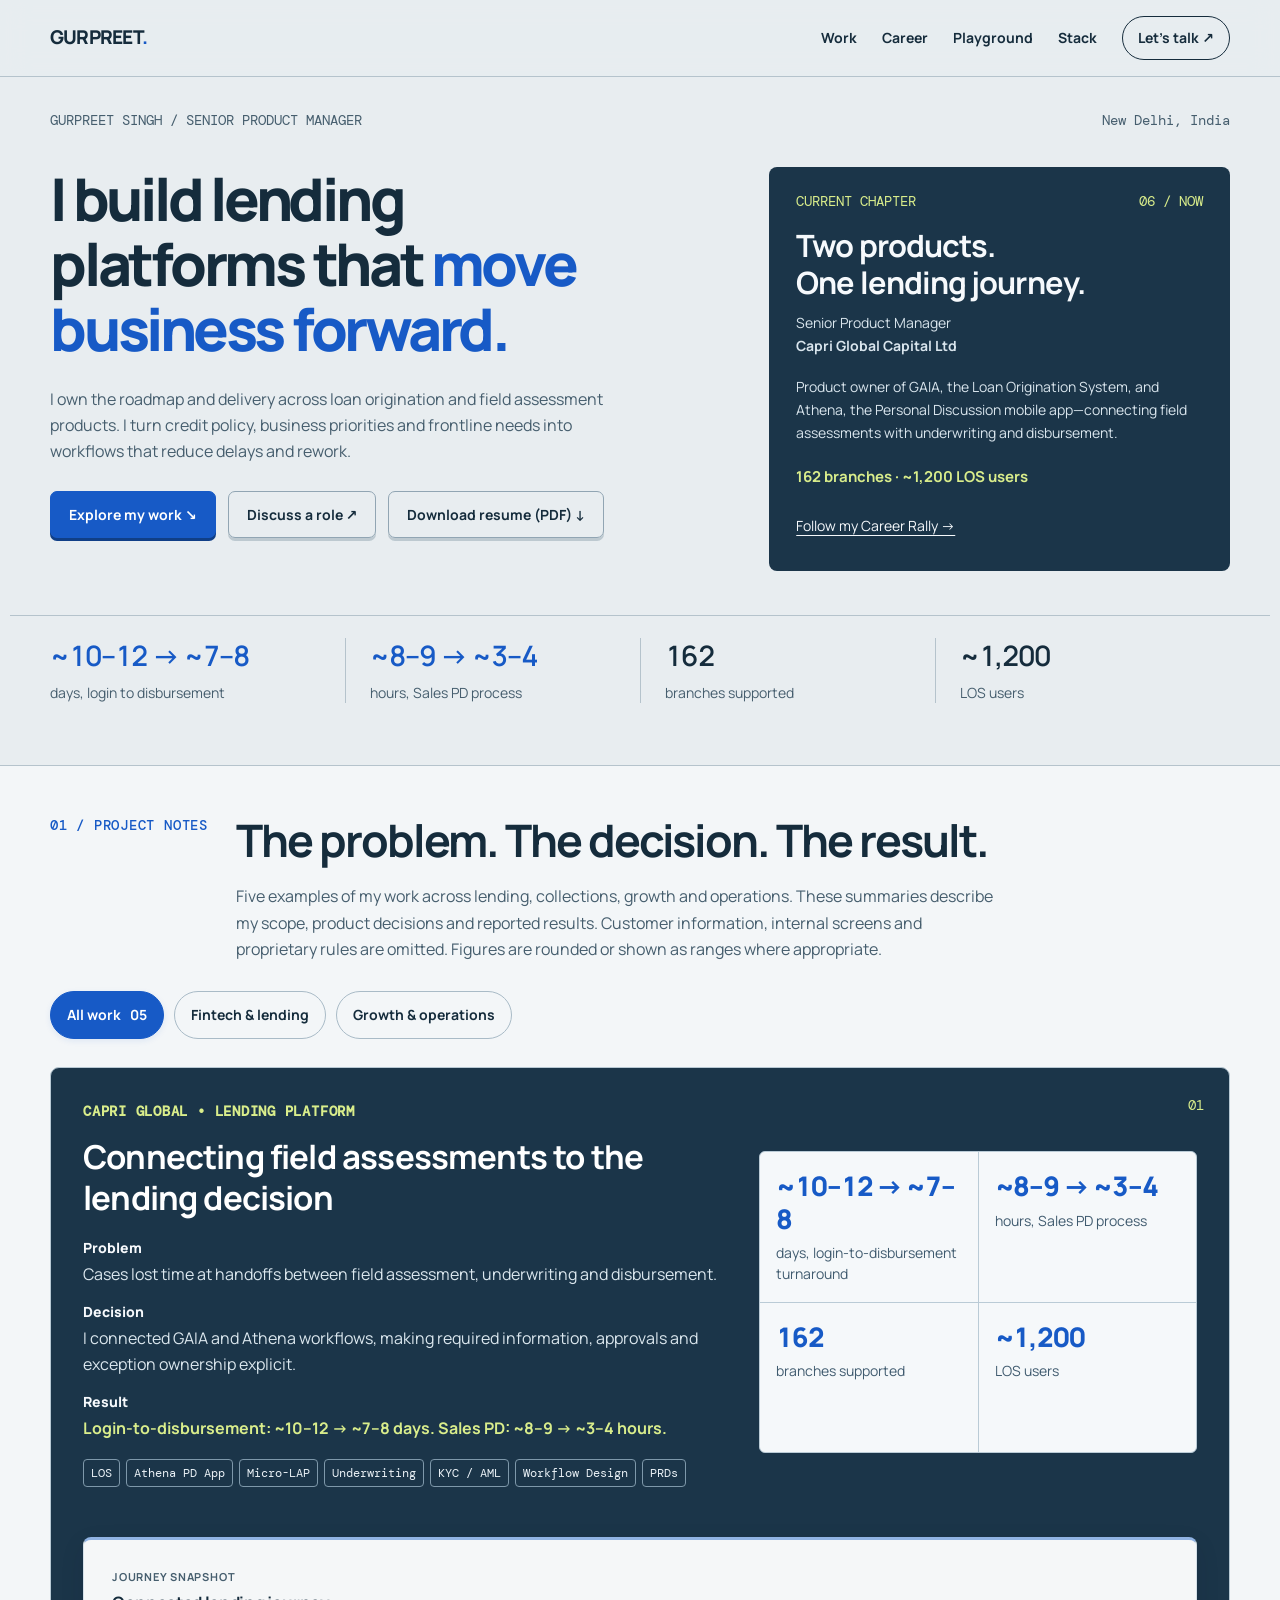
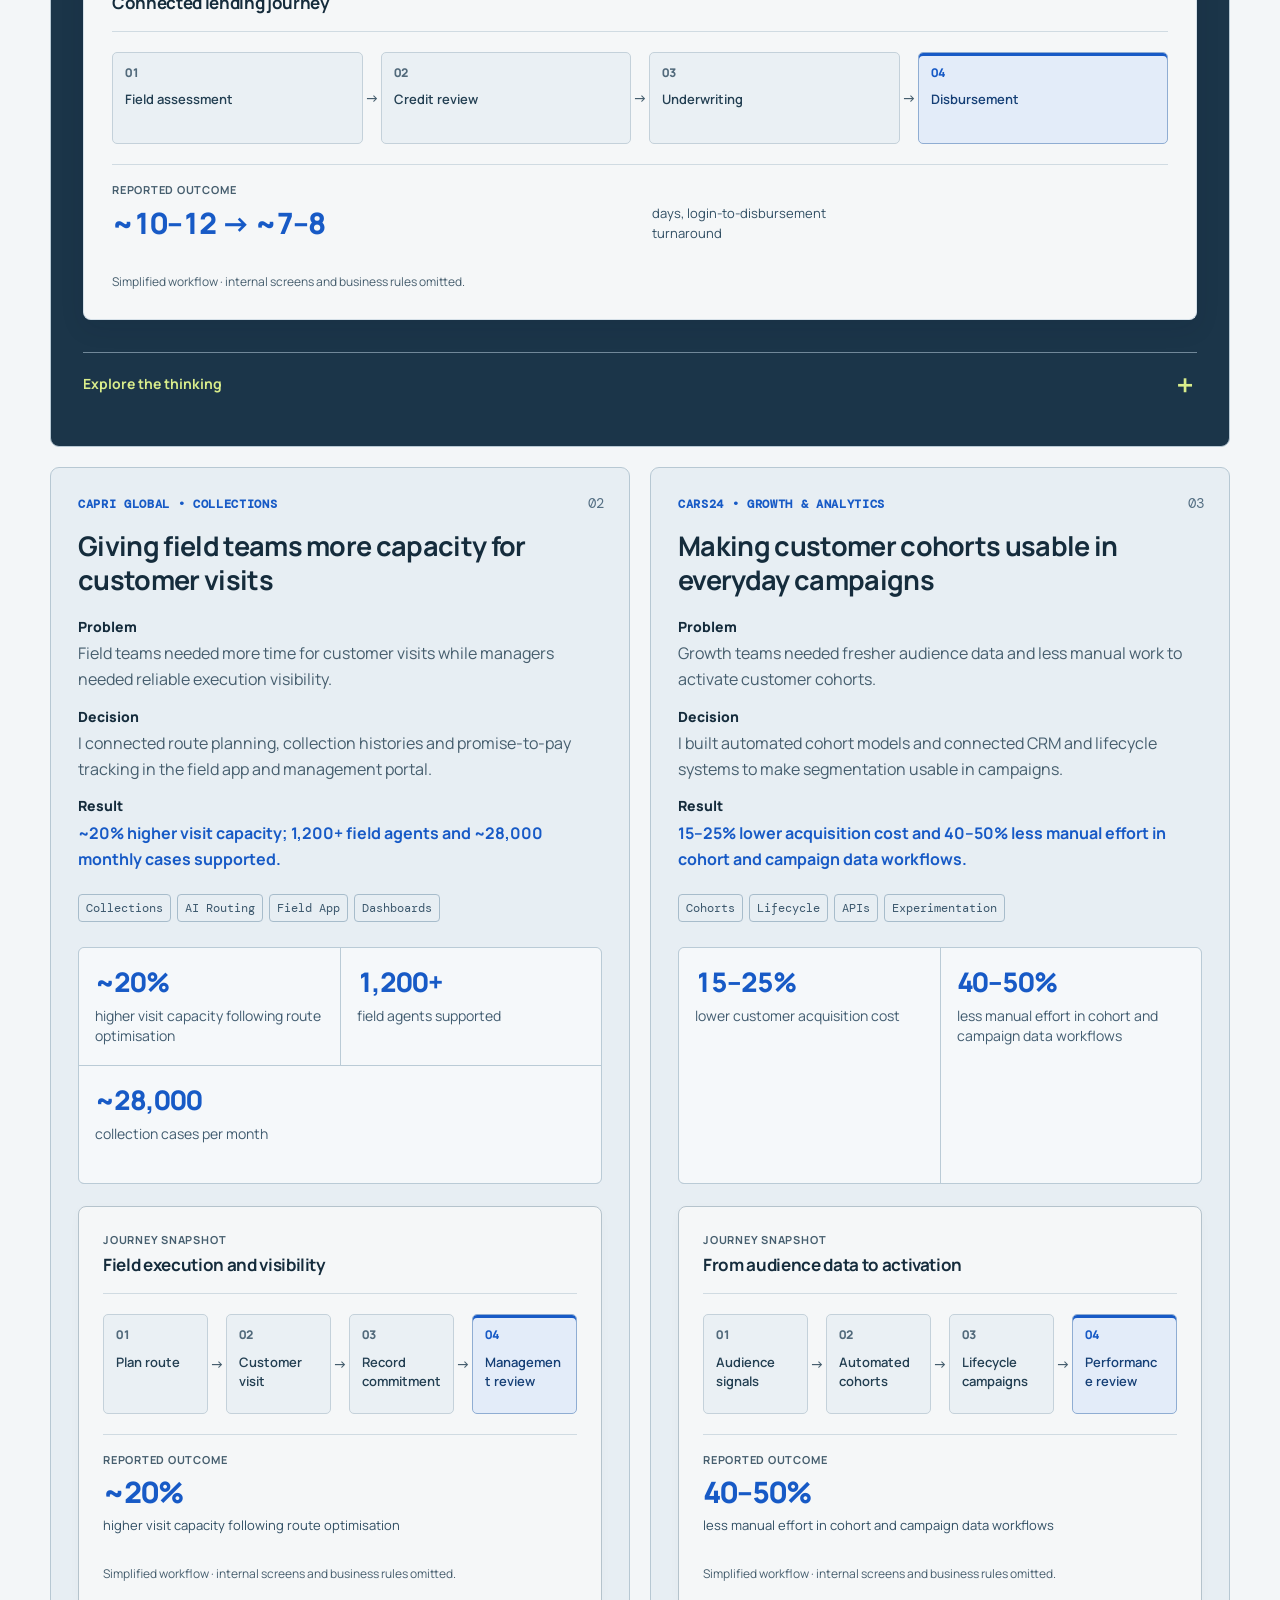
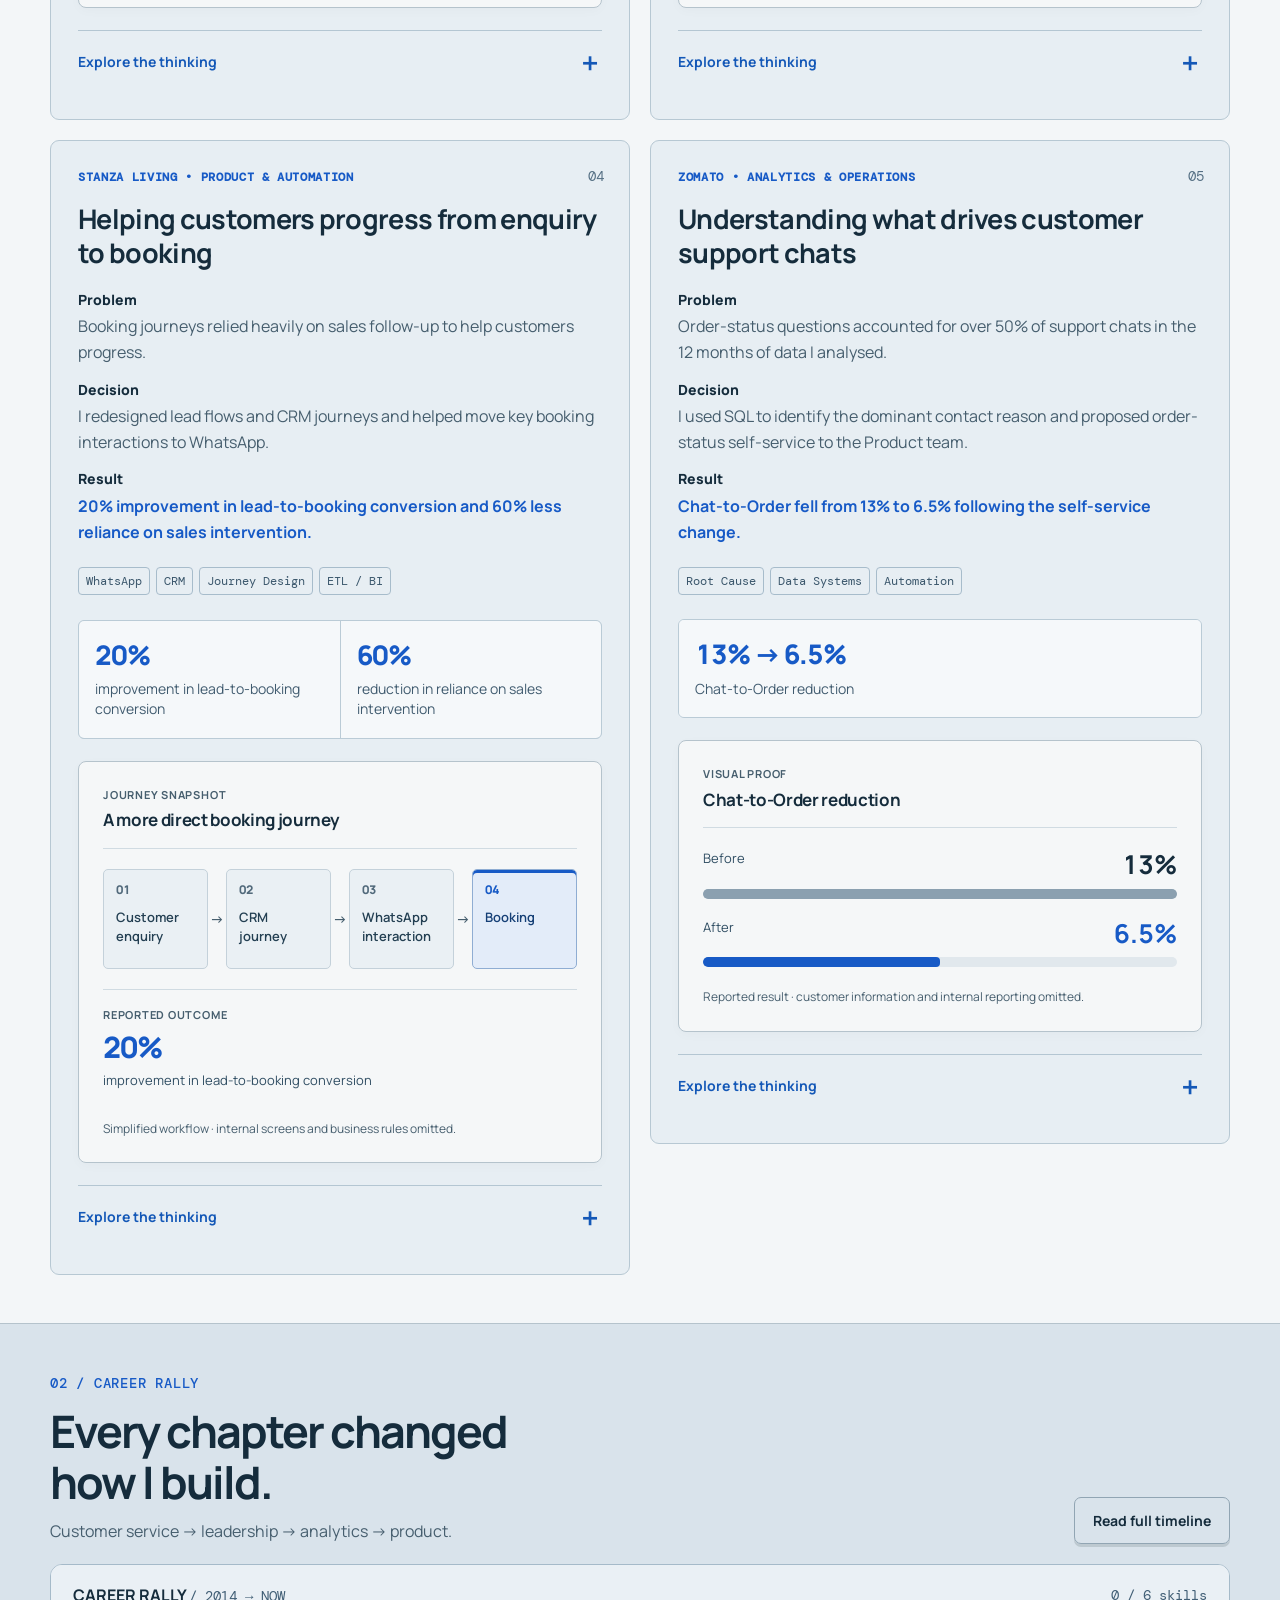
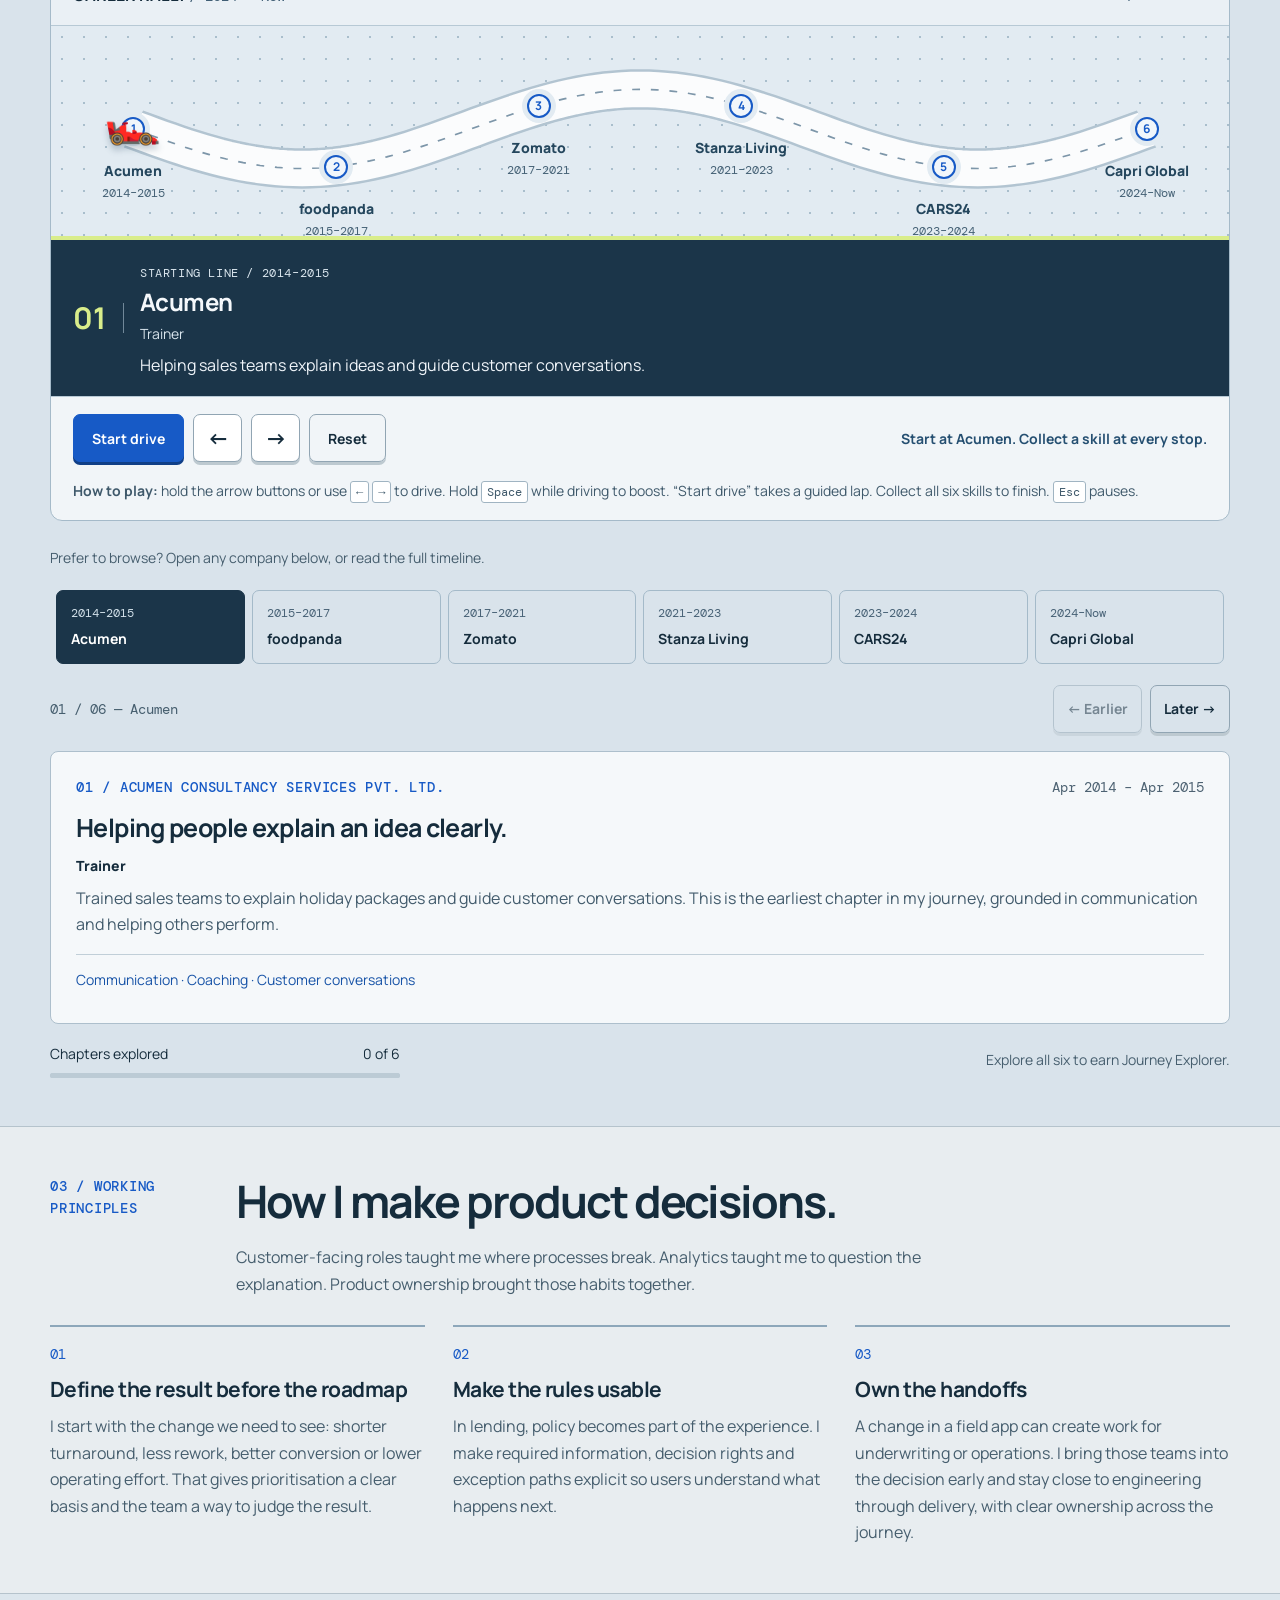
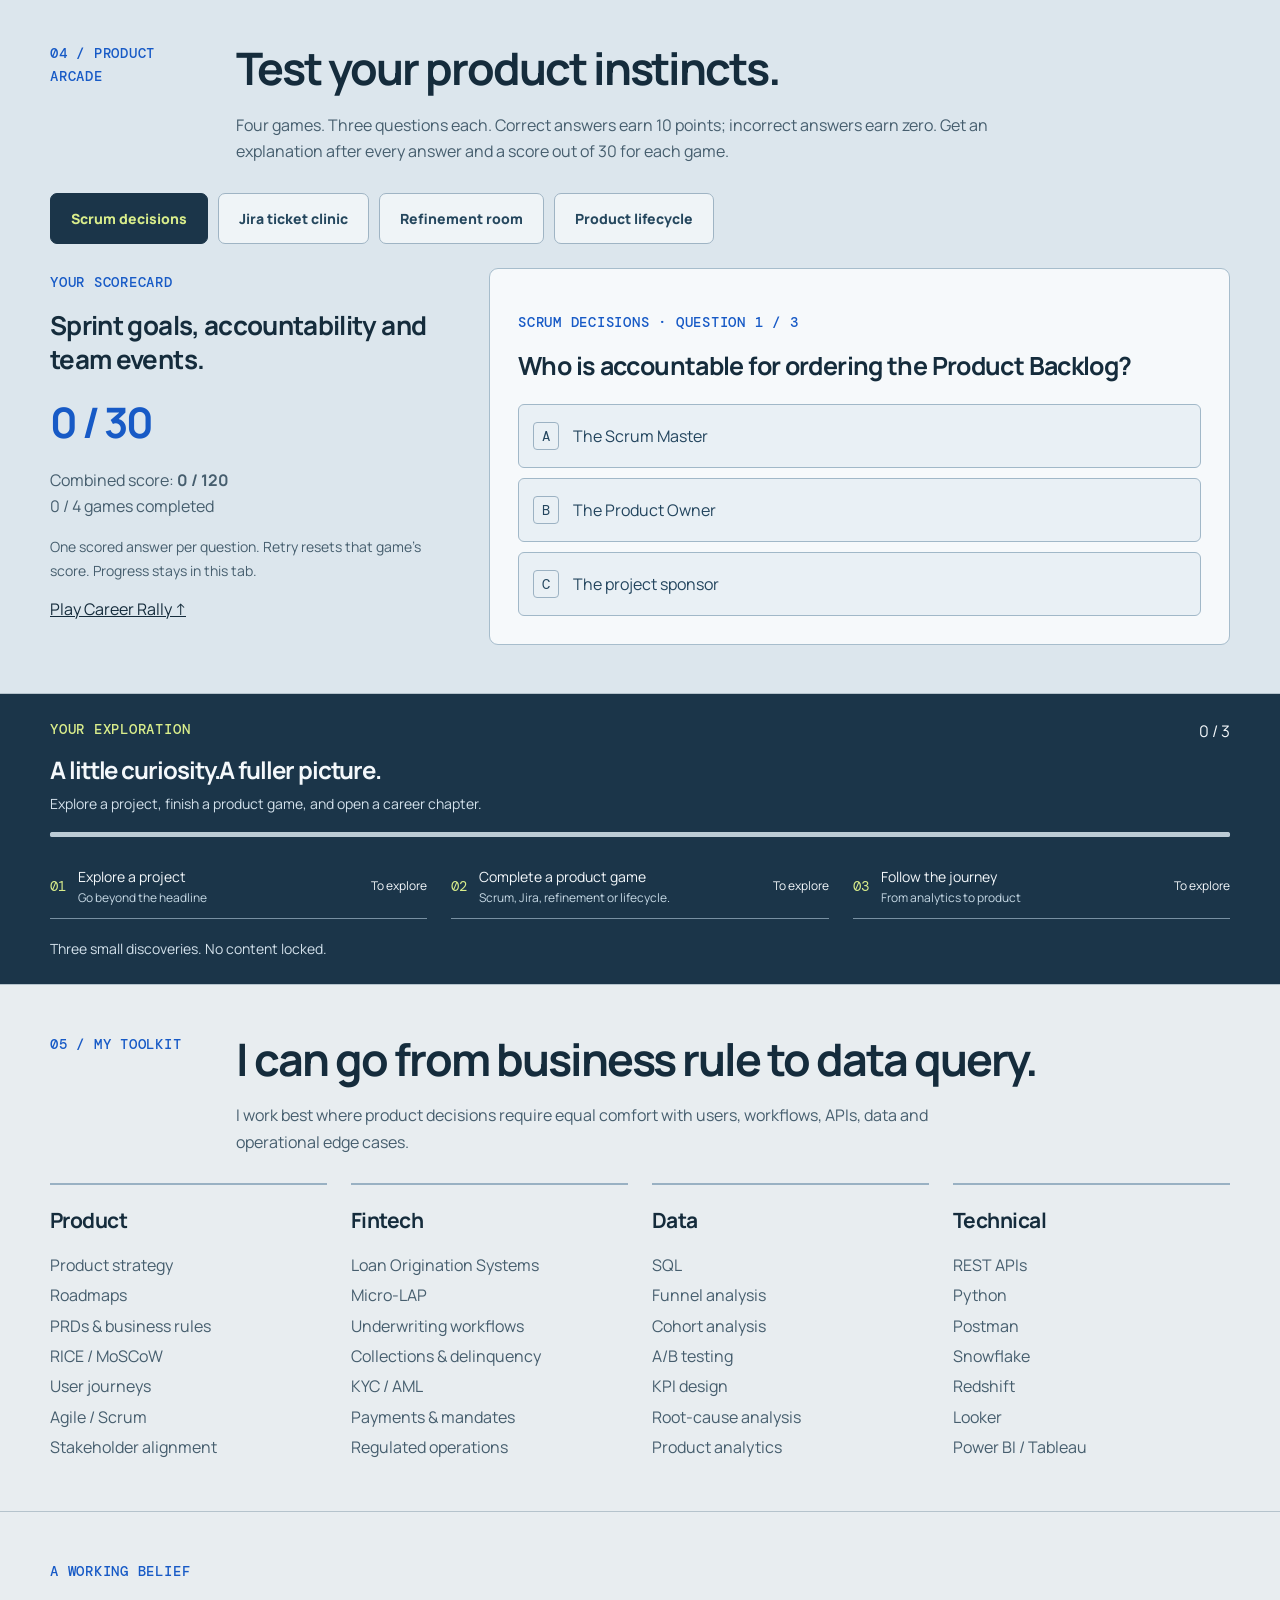
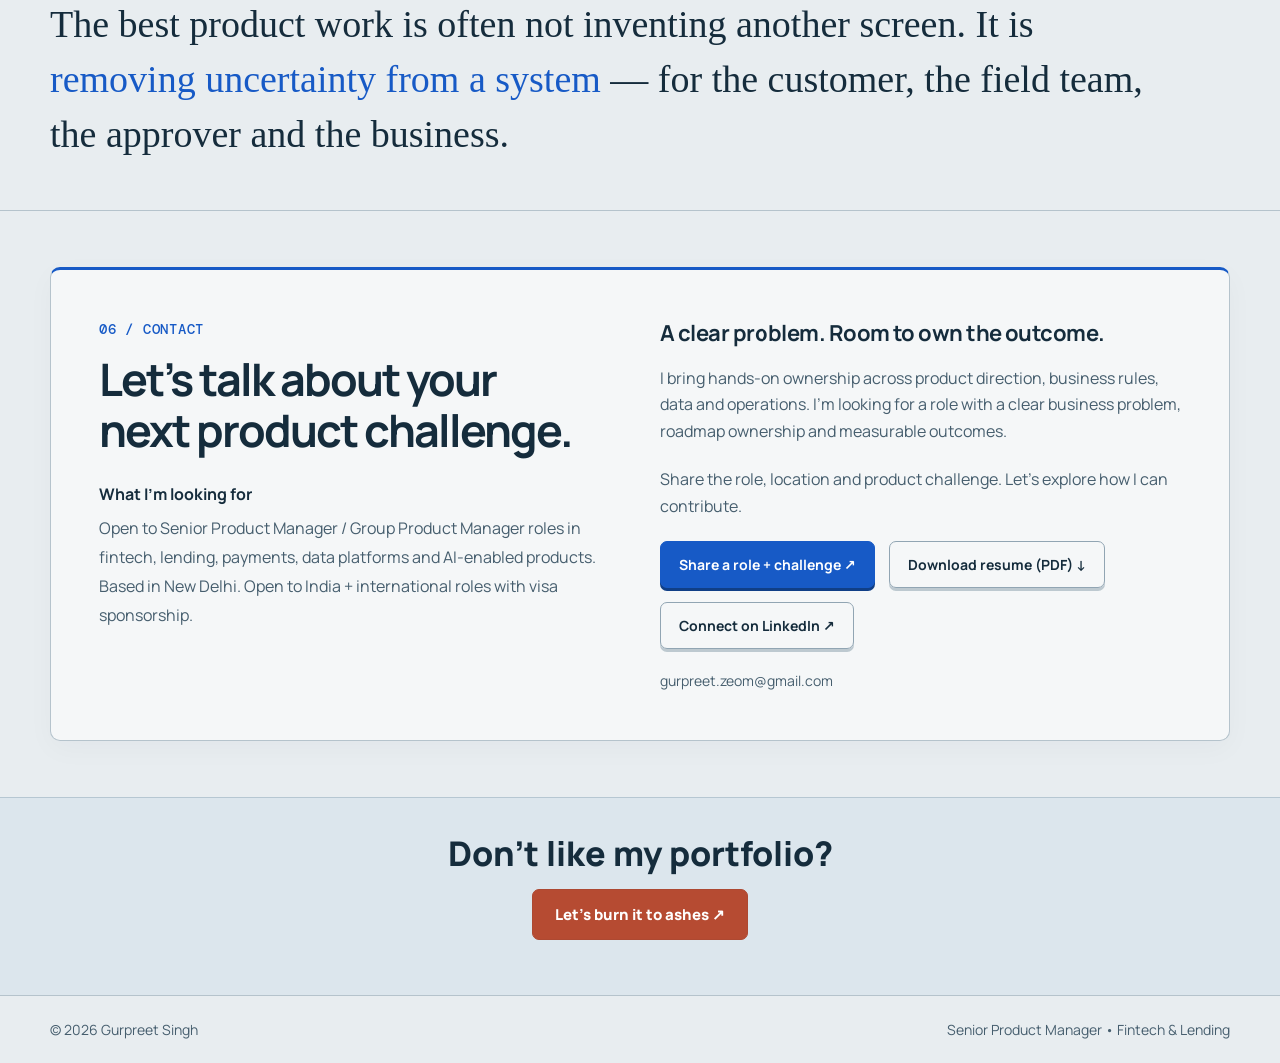
==== index.html @ f0143640 "Smooth flowing flamethrower contours" ====
<!DOCTYPE html>
<html lang="en">
<head>
<script async src="https://www.googletagmanager.com/gtag/js?id=G-70C8MHZZBR"></script>
<script>
  window.dataLayer = window.dataLayer || [];
  function gtag(){dataLayer.push(arguments);}
  gtag('js', new Date());
  gtag('config', 'G-70C8MHZZBR');
</script>
<meta charset="UTF-8"><meta name="viewport" content="width=device-width,initial-scale=1">
<meta name="description" content="Gurpreet Singh — Senior Product Manager owning lending and field assessment products. Explore work across origination, underwriting, collections and growth.">
<meta property="og:title" content="Gurpreet Singh — Senior Product Manager"><meta property="og:description" content="Fintech • Lending • Data • AI • Platforms"><meta name="theme-color" content="#e8edf0">
<title>Gurpreet Singh — Senior Product Manager</title>
<link rel="preconnect" href="https://fonts.googleapis.com"><link rel="preconnect" href="https://fonts.gstatic.com" crossorigin><link href="https://fonts.googleapis.com/css2?family=DM+Mono:wght@400;500&family=Manrope:wght@400;500;600;700;800&display=swap" rel="stylesheet">
<style>
:root{--bg:#e8edf0;--panel:#f5f7f8;--panel2:#dce4ea;--text:#152c3c;--muted:#465e6e;--line:#b5c3cc;--accent:#1159c5;--ink:#152c3c;--paper:#f5f7f8;--max:1260px;--blue:#175ac6;--lime:#d9ed8b}
*{box-sizing:border-box}html{scroll-behavior:smooth;scroll-padding-top:96px}body{margin:0;background:var(--bg);color:var(--text);font:16px/1.65 Manrope,system-ui,sans-serif}a{color:inherit}button,input{font:inherit}button,a,summary{-webkit-tap-highlight-color:transparent}button{cursor:pointer}button:disabled{opacity:.5;cursor:default}[hidden]{display:none!important}.wrap{max-width:var(--max);margin:auto;padding:0 40px}.sr-only{position:absolute;width:1px;height:1px;overflow:hidden;clip:rect(0,0,0,0);white-space:nowrap}.skip{position:fixed;top:-100px;left:20px;padding:12px;background:var(--blue);color:white;z-index:100}.skip:focus{top:12px}:focus-visible{outline:3px solid #175ac6;outline-offset:5px}nav{position:sticky;top:0;z-index:20;background:#e8edf0f5;border-bottom:1px solid var(--line);backdrop-filter:blur(14px)}.nav{min-height:76px;display:flex;align-items:center;justify-content:space-between;gap:25px}.brand{font-weight:800;font-size:19px;letter-spacing:-.04em;text-decoration:none}.brand span{color:var(--blue)}.links{display:flex;align-items:center;gap:25px}.links a{font-size:14px;font-weight:700;text-decoration:none;padding:10px 0}.links a:hover{text-decoration:underline;text-underline-offset:6px}.links .pill{border:1px solid var(--text);padding:9px 15px;border-radius:30px}.hero{padding:26px 0 34px}.intro-line{display:flex;justify-content:space-between;gap:16px;font:14px/1.6 'DM Mono',monospace;color:var(--muted)}.nameplate{position:relative;padding:28px 0 30px;border-bottom:1px solid var(--line)}h1{font-size:clamp(60px,9.3vw,124px);font-weight:800;letter-spacing:-.075em;line-height:1.12;margin:0}h1 span{color:var(--blue)}.hero-grid{display:grid;grid-template-columns:1.35fr 1fr;gap:56px;align-items:stretch;padding-top:28px}.eyebrow,.kicker,.game-label{font:500 14px/1.6 'DM Mono',monospace;letter-spacing:.055em;text-transform:uppercase;color:var(--accent)}.hero-thesis{font-size:clamp(27px,3vw,40px);line-height:1.22;letter-spacing:-.035em;margin:14px 0 16px}.hero-thesis em{font:italic 1.08em/1.2 Georgia,serif;color:var(--blue)}.hero-description{max-width:650px;font-size:16px;color:var(--muted);margin:0 0 24px}.cta,.socials{display:flex;gap:12px;flex-wrap:wrap}.btn{display:inline-flex;align-items:center;justify-content:center;gap:10px;min-height:46px;padding:11px 18px;background:transparent;border:1px solid #91a5b3;color:var(--text);font-size:14px;font-weight:700;border-radius:7px;text-decoration:none;box-shadow:0 3px 0 #bdc9d0;transition:transform .15s,box-shadow .15s,background .15s}.btn.primary{background:var(--blue);color:#fff;border-color:var(--blue);box-shadow:0 3px 0 #103f87}.btn:hover:not(:disabled){background:#d7e1e8}.btn.primary:hover:not(:disabled){background:#124ba5}.btn:active:not(:disabled),.btn.just-pressed:not(:disabled){transform:translateY(3px);box-shadow:none}.desk-note{background:#1b3549;color:#f6f9fc;padding:24px 27px;border-radius:8px;position:relative}.note-top{display:flex;justify-content:space-between;gap:12px;font:14px/1.5 'DM Mono',monospace;color:#d9ed8b}.desk-note h2{font-size:27px;line-height:1.22;letter-spacing:-.03em;margin:15px 0 10px}.note-byline{font-size:14px;margin:0;color:#d9e5ed}.desk-topics{margin-top:19px;display:flex;flex-wrap:wrap;gap:8px}.desk-topics a{padding:6px 10px;border:1px solid #718899;border-radius:5px;text-decoration:none;font-size:14px}.desk-topics a:hover{background:#36556b}.desk-footnote{font-size:14px;color:#d9e5ed;margin:18px 0 0}.statbar{display:grid;grid-template-columns:repeat(4,1fr);margin-bottom:36px}.stat{border-left:1px solid var(--line);padding:0 24px}.stat:first-child{padding-left:0;border-left:0}.stat b{font:600 32px/1.3 Manrope,system-ui,sans-serif;letter-spacing:-.05em;display:block}.stat span{display:block;font-size:14px;color:var(--muted);margin-top:5px}section{padding:52px 0;border-top:1px solid var(--line)}h2{font-size:clamp(30px,3.5vw,45px);line-height:1.15;letter-spacing:-.045em;margin:0 0 18px}h3{letter-spacing:-.025em}.section-head{display:grid;grid-template-columns:.5fr 1.5fr;gap:40px;margin-bottom:28px}.section-head p{font-size:16px;color:var(--muted);margin:0;max-width:760px}.section-head h2 br{display:none}.career-chapters-section{background:#d9e3eb}.career-heading{display:flex;justify-content:space-between;align-items:end;gap:20px}.career-heading h2{margin:10px 0}.career-heading p{color:var(--muted);margin:0}.career-heading>.btn{flex-shrink:0}.rally-shell{margin-top:26px;background:#f1f5f8;border:1px solid #a5bac9;border-radius:12px;overflow:hidden}.rally-top{display:flex;justify-content:space-between;gap:20px;align-items:center;padding:17px 22px;border-bottom:1px solid #b7c9d5;background:#eaf0f5}.rally-top strong{font-size:16px}.rally-top span{font:14px/1.5 'DM Mono',monospace;color:#405e75}.rally-track{height:255px;position:relative;overflow:hidden;background-color:#e2ebf2;background-image:radial-gradient(#a9becc 1px,transparent 1px);background-size:22px 22px;isolation:isolate}.rally-track svg{width:100%;height:100%;position:absolute;inset:0}.road-border{stroke:#b2c4d1;stroke-width:49;fill:none}.road{stroke:#fbfcfd;stroke-width:43;fill:none}.road-line{stroke:#7d96a9;stroke-width:2;fill:none;stroke-dasharray:8 11}.checkpoint{position:absolute;transform:translate(-50%,-50%);height:24px;width:24px;display:grid;place-items:center;border:2px solid #175ac6;background:#f1f6fb;border-radius:50%;color:#175ac6;font:700 12px/1 Manrope;box-shadow:0 0 0 5px #e2ebf2;z-index:1}.checkpoint.collected{background:#175ac6;color:white}.checkpoint-label{position:absolute;transform:translate(-50%,0);text-align:center;white-space:nowrap;color:#24465d;font-size:14px;font-weight:800}.checkpoint-label small{display:block;font:12px/1.4 'DM Mono',monospace;font-weight:400;color:#466276;margin-top:3px}.kart{position:absolute;left:7%;top:50%;transform:translate(-50%,-65%);z-index:3;pointer-events:none;will-change:left,top}.kart-icon{display:block;font:45px/1.15 'Apple Color Emoji','Segoe UI Emoji','Noto Color Emoji',sans-serif;filter:drop-shadow(0 5px 3px #14324d38);transform:scaleX(-1)}.kart.moving .kart-icon{animation:engine .16s linear infinite alternate}.kart.reverse .kart-icon{transform:scaleX(1)}@keyframes engine{from{translate:0 -1px}to{translate:0 1px}}.rally-hud{display:flex;align-items:center;justify-content:space-between;gap:16px;padding:17px 22px;border-top:1px solid #b7c9d5}.drive-controls{display:flex;align-items:center;flex-wrap:wrap;gap:9px}.drive-controls button{touch-action:none;user-select:none}.drive-controls .direction{font-size:22px;width:49px;padding:5px;min-height:46px;background:#fff}.rally-help{font-size:14px;color:#3f596b;margin:0;padding:0 22px 18px}.rally-help kbd{font:12px 'DM Mono',monospace;border:1px solid #a0b4c2;background:#fff;padding:2px 5px;border-radius:3px}.rally-status{font-size:14px;font-weight:700;color:#254f71;max-width:350px}.rail-help{font-size:14px;color:var(--muted);margin:25px 0 12px}.career-rail{display:flex;overflow-x:auto;gap:7px;padding:4px 3px 12px;scrollbar-width:thin;scrollbar-color:#7f99ad transparent;scroll-snap-type:x proximity}.career-stop{flex:1 0 152px;display:flex;flex-direction:column;gap:4px;position:relative;padding:13px 14px;border:1px solid #a4bac9;border-radius:7px;text-decoration:none;scroll-snap-align:start;background:transparent;transition:background .18s}.stop-year{font:12px/1.6 'DM Mono',monospace;color:#486276}.stop-dot{display:none}.stop-name{font-size:14px}.career-stop[aria-selected="true"]{background:#1b3549;color:#fff;border-color:#1b3549}.career-stop[aria-selected="true"] .stop-year{color:#d2e0e9}.career-stop:hover:not([aria-selected="true"]){background:#eef4f8}.career-stop.visited .stop-name:after{content:' ✓';font-size:12px}.career-stop:active{translate:0 2px}.career-readout{display:flex;justify-content:space-between;align-items:center;gap:18px;margin:5px 0 18px}.career-readout>span{font:14px/1.6 'DM Mono',monospace;color:var(--muted)}.career-pagination{display:flex;gap:8px}.career-pagination .btn{padding:8px 13px;min-height:42px}.career-chapters{padding:0 25px;border-radius:8px;border:1px solid #adbfcc;background:#f5f8fa}.career-chapter{padding:24px 0;scroll-margin-top:100px}.career-chapter+.career-chapter{border-top:1px solid var(--line)}.chapter-meta{display:flex;justify-content:space-between;gap:15px;flex-wrap:wrap;margin-bottom:14px}.date{font:14px/1.6 'DM Mono',monospace;color:#4d6272}.career-chapter h3{font-size:25px;line-height:1.3;margin:0 0 9px}.career-chapter p{font-size:16px;margin:8px 0;color:#425b6c}.career-chapter .chapter-role{font-weight:800;font-size:14px;color:#152c3c}.career-chapter .chapter-skills{font-size:14px;border-top:1px solid #c1cfd8;padding-top:13px;margin-top:16px;color:#1753a7}.role-steps{list-style:none;display:grid;grid-template-columns:repeat(3,1fr);gap:20px;padding:0;margin:20px 0}.role-steps li{border-left:2px solid #7a9bb5;padding-left:13px}.role-steps strong,.role-steps span{display:block;font-size:14px}.role-steps span{color:var(--muted);margin-top:4px}.career-bottom{display:flex;align-items:center;justify-content:space-between;gap:30px;padding-top:18px}.career-discoveries{width:min(350px,100%)}.career-discoveries label{display:flex;justify-content:space-between;font-size:14px;margin-bottom:8px}.career-bottom p{font-size:14px;color:var(--muted);margin:0}progress{appearance:none;border:0;width:100%;height:5px;border-radius:5px;background:#bccbd5;accent-color:#175ac6;display:block}progress::-webkit-progress-bar{background:#bccbd5;border-radius:5px}progress::-webkit-progress-value{background:#175ac6;border-radius:5px}progress::-moz-progress-bar{background:#175ac6;border-radius:5px}
#work{background:#f3f6f8}.work-filters{display:flex;gap:8px;flex-wrap:wrap;margin-bottom:24px}.filter{font-size:14px;padding:9px 16px;min-height:44px;background:transparent;border:1px solid #a9bbc7;border-radius:24px;color:var(--text)}.filter span{margin-left:6px}.filter.active{background:#1b3549;color:white;border-color:#1b3549}.filter:hover:not(.active){background:#dce6ed}.filter:active,.filter.just-pressed{translate:0 2px}.grid{display:grid;grid-template-columns:1fr 1fr;gap:20px}.case{position:relative;border:1px solid #b7c8d3;border-radius:9px;padding:27px;background:#e7eef3;display:flex;flex-direction:column;overflow:hidden}.case.featured{grid-column:1/-1;display:grid;grid-template-columns:1.2fr .8fr;column-gap:45px;background:#1b3549;color:white;padding:32px}.case.featured>.kicker,.case.featured>h3,.case.featured>p,.case.featured>.tags{grid-column:1}.case.featured .kicker,.case.featured summary{color:#d9ed8b}.case.featured p,.case.featured .flow{color:#dbe7ee}.case.featured .tag{color:#eaf1f6;border-color:#7e98aa}.project-index{font:14px 'DM Mono',monospace;position:absolute;right:25px;top:26px;color:#567084}.case.featured .project-index{color:#d9ed8b}.case>.kicker{padding-right:35px;font-size:12px;min-height:20px}.case h3{font-size:27px;line-height:1.25;margin:17px 0 15px}.case.featured h3{font-size:33px}.case p{font-size:16px;color:var(--muted);margin:0;line-height:1.75}.tags{display:flex;flex-wrap:wrap;gap:6px;margin:18px 0}.tag{font:12px/1.5 'DM Mono',monospace;border:1px solid #a7bccb;padding:4px 7px;border-radius:4px;color:#3b576c}.metrics{display:grid;grid-template-columns:repeat(2,minmax(0,1fr));gap:1px;margin-top:auto;background:#bacbd6;border:1px solid #bacbd6;border-radius:6px;overflow:hidden}.metric{padding:15px;background:#f5f8fa}.metric b{font:700 27px/1.3 Manrope,system-ui,sans-serif;letter-spacing:-.04em;color:#184c80;display:block}.metric span{display:block;font-size:14px;color:#405b6f;margin-top:4px;line-height:1.5}.flow{grid-column:2;grid-row:2/5;align-self:center;border-left:1px solid #718899;padding-left:28px}.flow div{font-size:16px;padding:13px 0;border-bottom:1px solid #577083}.flow strong{color:#d9ed8b}.case-detail{grid-column:1/-1;border-top:1px solid #b4c6d2;margin-top:22px}.featured .case-detail{border-color:#718899}summary{display:flex;justify-content:space-between;align-items:center;list-style:none;cursor:pointer;min-height:46px;padding-top:12px;color:#1458b7;font-weight:700;font-size:14px}summary::-webkit-details-marker{display:none}summary span{font-size:25px;transition:transform .2s}details[open] summary span{transform:rotate(45deg)}.detail-body h4{font-size:16px;margin:16px 0 6px}.detail-body p{font-size:16px}.principles{display:grid;grid-template-columns:repeat(3,1fr);gap:28px}.principle{border-top:2px solid #8da7ba;padding-top:18px}.num{font:14px 'DM Mono',monospace;color:var(--accent)}.principle h3{font-size:21px;line-height:1.3;margin:13px 0 10px}.principle p{font-size:16px;color:var(--muted);margin:0}
#playground{background:#dce6ed}.arcade-select{display:flex;gap:10px;flex-wrap:wrap;margin-bottom:24px}.arcade-tab{background:#eff4f7;border:1px solid #9fb4c4;color:#25475e;padding:13px 20px;border-radius:7px;font-size:14px;font-weight:800;min-height:50px;text-decoration:none}.arcade-tab[aria-selected="true"]{background:#1b3549;color:#d9ed8b;border-color:#1b3549}.arcade-tab:hover{box-shadow:inset 0 0 0 1px #345a75}.arcade-tab:active{translate:0 2px}.arcade-tab small{font-weight:400;margin-left:9px;font-size:12px}.play-grid{display:grid;grid-template-columns:.7fr 1.3fr;gap:40px}.game-intro h3{font-size:26px;line-height:1.3;margin:15px 0}.game-intro p{font-size:16px;color:var(--muted)}.game-score{display:flex;align-items:center;gap:12px;margin:24px 0}.game-score>span:first-child{font:700 58px/1 Manrope,sans-serif;color:#175ac6;letter-spacing:-.05em}.game-score small{font-size:14px}.privacy-note{font-size:14px!important}.game-card{background:#f6f9fb;color:#152c3c;padding:28px;border:1px solid #a7bdcc;border-radius:9px}.game-card h3{font-size:25px;line-height:1.35;margin:16px 0 21px}.choices{display:grid;gap:10px}.choice{display:flex;align-items:center;gap:14px;text-align:left;font-size:16px;line-height:1.5;border:1px solid #a1b8c8;border-radius:6px;padding:14px;background:#e9f0f5;color:#23455e;transition:background .15s;min-height:64px}.choice-letter{font:14px 'DM Mono',monospace;border:1px solid #9cb2c3;border-radius:4px;padding:4px 8px}.choice:hover:not(:disabled){background:#d5e5f4;border-color:#175ac6}.choice.chosen{background:#dce9fd;border:2px solid #175ac6;padding:13px}.choice:disabled{opacity:1}.choice:disabled:not(.chosen){color:#526c7f;background:#ecf1f5}.choice:active{translate:0 2px}#game-feedback.visible{margin:18px 0;padding:16px;border-left:3px solid #175ac6;background:#e0ebfa;color:#244a6c;font-size:16px}#game-feedback:focus{outline:0}.replay{margin:12px 0 0 10px}.sprint-stats{display:flex;justify-content:space-between;gap:15px;flex-wrap:wrap;padding-bottom:17px;border-bottom:1px solid #b9cad7;font:14px 'DM Mono',monospace}.sprint-stats b{font:800 22px Manrope,sans-serif;color:#175ac6}.backlog{display:grid;grid-template-columns:1fr 1fr;gap:10px;margin:20px 0}.backlog-item{cursor:pointer;border:1px solid #a4bacb;background:#eaf1f6;border-radius:6px;padding:13px;display:grid;grid-template-columns:20px 1fr;column-gap:9px;align-items:start}.backlog-item:has(input:checked){border-color:#175ac6;background:#dfebfc;box-shadow:inset 0 0 0 1px #175ac6}.backlog-item input{accent-color:#175ac6;width:18px;height:18px;margin:4px 0 0}.backlog-item strong{font-size:14px;display:block;line-height:1.5}.backlog-item small{display:block;font-size:12px;color:#49647a;margin-top:5px;line-height:1.6}.sprint-actions{display:flex;gap:10px;flex-wrap:wrap}.sprint-result:not(:empty){padding:16px;margin-top:18px;border-left:3px solid #175ac6;background:#e0ebfa;font-size:16px}.sprint-result:focus{outline:0}.exploration{padding:24px 0;background:#1b3549;color:#f4f8fb}.exploration .kicker{color:#d9ed8b}.hero-panel{padding:0}.panel-top{display:flex;justify-content:space-between;gap:20px}.hero-panel h2{font-size:24px;margin:12px 0 8px}.hero-panel h2 br{display:none}.hero-panel>p{color:#d3e1eb;font-size:14px;margin:0 0 17px}.quests{display:grid;grid-template-columns:repeat(3,1fr);list-style:none;padding:0;gap:24px;margin:18px 0}.quests a{display:flex;align-items:center;gap:12px;font-size:14px;text-decoration:none;padding:10px 0;border-bottom:1px solid #7890a2}.quests small{display:block;font-size:12px;color:#c7d9e5}.quest-icon{font:14px 'DM Mono',monospace;color:#d9ed8b}.quest-state{font-size:12px;margin-left:auto}.journey-message{font-size:14px;color:#d3e1eb}.exploration progress::-webkit-progress-value{background:#d9ed8b}.exploration progress::-moz-progress-bar{background:#d9ed8b}.exploration :focus-visible,.desk-note :focus-visible{outline-color:#d9ed8b}.skills{display:grid;grid-template-columns:repeat(4,1fr);gap:24px}.skill{border-top:2px solid #99b1c3;padding-top:18px}.skill h3{font-size:21px;margin:0 0 12px}.skill p{font-size:16px;color:var(--muted);margin:0;line-height:1.9}.quote{font:clamp(26px,3vw,38px)/1.45 Georgia,serif;max-width:1100px;margin:15px 0 0}.quote span{color:#175ac6}.contact{display:grid;grid-template-columns:1fr 1fr;gap:45px;align-items:start}.contact h2{font-size:clamp(34px,4.5vw,57px);margin:14px 0 0}.contact p{font-size:16px;color:var(--muted);margin:0 0 22px}footer{padding:22px 0;border-top:1px solid var(--line);font-size:14px;color:var(--muted)}.foot{display:flex;justify-content:space-between;flex-wrap:wrap;gap:15px}.case:focus-within{border-color:#175ac6}.btn,.choice,.arcade-tab,.backlog-item{transition:background .15s,transform .15s,box-shadow .15s}
@media(min-width:1500px){.wrap{max-width:1340px}h1{font-size:132px}}
@media(max-width:1000px){.wrap{padding:0 28px}.hero-grid{gap:28px}.links{gap:19px}.hero-thesis{font-size:31px}.case{padding:23px}.case.featured{gap:28px}.play-grid{grid-template-columns:.65fr 1.35fr;gap:25px}.quests{gap:18px}.quest-state{display:none}.checkpoint-label{font-size:12px}.checkpoint-label small{font-size:12px}}
@media(max-width:760px){html{scroll-padding-top:116px}.nav{min-height:92px;flex-wrap:wrap;gap:3px;padding-top:12px;padding-bottom:12px}.brand{font-size:18px}.links{gap:17px}.links a{font-size:14px}.links a[href="#stack"]{display:none}.hero-grid{grid-template-columns:1fr;gap:24px}.nameplate{padding:22px 0}.hero-thesis{font-size:34px}.desk-note h2{font-size:26px}.desk-topics{margin-top:14px}.desk-footnote{margin-top:14px}.statbar{grid-template-columns:1fr 1fr;gap:22px 0}.stat:nth-child(3){padding-left:0;border-left:0}.stat b{font-size:30px}.section-head{grid-template-columns:1fr;gap:12px}.career-heading{align-items:start;flex-direction:column;gap:12px}.career-heading h2{font-size:34px}.rally-track{height:210px}.checkpoint-label{display:none}.rally-top{padding:15px}.rally-top span{font-size:12px}.rally-hud{padding:15px;flex-wrap:wrap;gap:15px}.rally-help{padding:0 15px 16px}.rally-status{max-width:100%;width:100%}.kart-icon{font-size:38px}.career-stop{flex-basis:142px}.career-readout{flex-wrap:wrap}.career-chapters{padding:0 20px}.career-bottom{flex-direction:column;align-items:start;gap:13px}.career-discoveries{width:100%}.career-chapter h3{font-size:24px}.role-steps{grid-template-columns:1fr;gap:15px}.principles{grid-template-columns:1fr;gap:23px}.principle{display:grid;grid-template-columns:30px 1fr;gap:0 14px}.principle h3{margin:0 0 9px}.principle p{grid-column:2}.grid{grid-template-columns:1fr;gap:16px}.case.featured{display:flex;padding:25px}.case.featured h3{font-size:29px}.flow{border-left:0;padding-left:0;width:100%}.play-grid{grid-template-columns:1fr;gap:20px}.game-intro h3{margin:10px 0;font-size:25px}.game-intro p{margin:9px 0}.game-score{margin:16px 0}.game-score>span:first-child{font-size:44px}.skills{grid-template-columns:1fr 1fr}.contact{grid-template-columns:1fr;gap:22px}.quests{grid-template-columns:1fr;gap:3px}.quest-state{display:block}section{padding:40px 0}.arcade-tab{padding:12px 15px}.arcade-tab small{display:none}}
@media(max-width:440px){.wrap{padding:0 18px}.nav{display:block}.brand{display:block;margin-bottom:7px}.links{justify-content:space-between;gap:8px}.links .pill{padding:7px 10px}.intro-line{font-size:12px;gap:8px}.intro-line span:first-child{max-width:185px}h1{font-size:clamp(46px,12.1vw,60px)}.hero-thesis{font-size:29px}.hero{padding-top:19px}.hero-grid{padding-top:22px}.hero-description{font-size:16px}.desk-note{padding:22px}.stat{padding:0 14px}.stat span{font-size:14px}.rally-top{align-items:start}.rally-top strong{font-size:14px}.rally-track{height:170px}.kart-icon{font-size:32px}.checkpoint{width:20px;height:20px;font-size:12px;box-shadow:0 0 0 3px #e2ebf2}.drive-controls{gap:8px}.drive-controls .btn{padding:9px 12px}.drive-controls .direction{width:44px;padding:5px}.rally-help{font-size:14px}.career-pagination{width:100%;justify-content:space-between}.career-chapters{padding:0 16px}.chapter-meta{gap:7px}.case{padding:21px}.case h3{font-size:25px}.metric{padding:13px}.metric b{font-size:26px}.game-card{padding:22px 16px}.game-card h3{font-size:23px}.choice{padding:13px 10px;gap:10px}.choice.chosen{padding:12px 9px}.backlog{grid-template-columns:1fr}.arcade-select{gap:7px}.arcade-tab{padding:11px 12px;font-size:14px}.skills{gap:25px 19px}.skill p{font-size:14px}.socials .btn{flex:1}.replay{margin-left:0}.btn{font-size:14px}}
@media(prefers-reduced-motion:reduce){html{scroll-behavior:auto}*,*:before,*:after{animation:none!important;transition:none!important}.btn:active,.btn.just-pressed{transform:none;outline:2px solid currentColor;outline-offset:-4px}}
@media print{nav,.rally-shell,.career-rail,.career-pagination,#timeline-toggle,#playground,.exploration,.work-filters{display:none!important}body{background:white;color:black}.wrap{padding:0}section{padding:22px 0}.career-chapter[hidden],.case[hidden]{display:block!important}.career-chapter{break-inside:avoid}.case{break-inside:avoid}.hero h1{font-size:60px}}


/* Independent project heights prevent expanded stories from stretching neighbours. */
.grid{display:block;column-count:2;column-gap:20px}.case{display:inline-flex;width:100%;break-inside:avoid;margin:0 0 20px;vertical-align:top}.case .metrics{margin-top:0}.case.featured{display:grid;column-span:all;grid-template-columns:1.25fr .85fr;align-items:start;margin-bottom:20px;gap:24px 32px}.featured-copy{grid-column:1;min-width:0}.featured-copy>.kicker{padding-right:28px;font-size:12px}.case.featured>.flow{grid-column:2;grid-row:1;align-self:start;margin-top:27px}.case.featured>.case-detail{grid-column:1/-1;margin-top:0}.case.featured .metrics{margin-top:0}.case.featured .project-index{top:28px}.section-head{grid-template-columns:.28fr 1.72fr;gap:24px;margin-bottom:22px}section{padding:38px 0}.rally-track{height:210px}.rally-shell{margin-top:20px}.milestone-banner{display:grid;grid-template-columns:auto 1fr;gap:16px;align-items:center;padding:18px 22px;background:#1b3549;color:#f5f8fb;border-top:4px solid var(--company-color,#d9ed8b)}.milestone-number{font:700 30px/1 Manrope,sans-serif;color:var(--company-color,#d9ed8b);border-right:1px solid #718899;padding-right:17px}.milestone-banner h3{font-size:24px;line-height:1.2;margin:3px 0 5px}.milestone-banner .milestone-meta{font-size:14px;color:#d9e5ed;margin:0}.milestone-banner .milestone-highlight{font-size:16px;color:#f0f5fa;margin:7px 0 0}.milestone-banner .milestone-label{font:12px/1.5 'DM Mono',monospace;text-transform:uppercase;letter-spacing:.05em;color:#d9e5ed}.milestone-banner.arrived{animation:milestone-in .35s ease-out}@keyframes milestone-in{from{opacity:.6;transform:translateY(7px)}to{opacity:1;transform:translateY(0)}}
@media(max-width:760px){.grid{column-count:1}.case.featured{display:flex;gap:0}.case.featured>.flow{margin-top:16px;padding:0}.case.featured>.case-detail{margin-top:20px}.section-head{grid-template-columns:1fr;gap:10px}.rally-track{height:165px}section{padding:30px 0}.milestone-banner{padding:16px;gap:12px}.milestone-banner h3{font-size:22px}.milestone-number{font-size:25px;padding-right:12px}.milestone-banner .milestone-highlight{font-size:14px}}
@media(prefers-reduced-motion:reduce){.milestone-banner.arrived{animation:none}}

/* Keep project cards in ordered, evenly aligned rows. */
.grid{display:grid;grid-template-columns:repeat(2,minmax(0,1fr));gap:20px;column-count:auto;align-items:stretch}
.grid>.case{display:flex;width:auto;min-width:0;margin:0}
.grid>.case:not(.featured)>.metrics{margin-top:auto}
.grid>.case.featured{display:grid;grid-column:1/-1;margin:0;grid-template-columns:1.25fr .85fr}
@media(max-width:760px){.grid{grid-template-columns:minmax(0,1fr);gap:16px}.grid>.case.featured{display:flex}.grid>.case:not(.featured)>.metrics{margin-top:0}}

/* Preserve aligned closed cards without stretching a neighbour's open row. */
.grid{align-items:start}
.grid>.case:not(.featured){min-height:var(--closed-card-height,0px)}
.grid.measuring-cards>.case:not(.featured){min-height:0}
.grid.measuring-cards>.case:not(.featured)>.case-detail>.detail-body{display:none}
@media(max-width:760px){.grid>.case:not(.featured){min-height:0}}



.case.featured>.featured-outcomes{grid-column:2;grid-row:1;align-self:center;min-width:0}.case.featured .featured-outcomes .metrics{margin:0}.case.featured .detail-body .flow{border-left:0;padding-left:0;margin-top:8px}.case.featured .detail-body .flow div{padding:9px 0}
@media(max-width:760px){.case.featured>.featured-outcomes{width:100%;margin-top:16px}}

#quiz-live-score{font-size:42px}.quiz-feedback{margin:18px 0;padding:16px;border-left:3px solid #175ac6;background:#e0ebfa;color:#244a6c}.quiz-feedback p{margin:8px 0}.quiz-feedback.incorrect{border-color:#a32c32;background:#fbe8e9;color:#70252b}.quiz-feedback a{font-size:14px}.choice.correct-answer{background:#dceee4;border:2px solid #26724c;color:#17492f;padding:13px}.choice.wrong-answer{background:#fbe8e9;border:2px solid #a32c32;color:#70252b;padding:13px}.quiz-review{padding-left:22px;font-size:14px}.quiz-review li{margin:16px 0}.quiz-review p{margin:5px 0;color:#405b6f}.quiz-review strong{font-size:14px}

/* Core summaries are ordinary HTML; interaction only reveals extra context. */
.project-summary{margin:0 0 4px;display:grid;gap:12px}
.project-summary>div{min-width:0}
.project-summary dt{font-size:14px;font-weight:800;color:var(--text);margin-bottom:2px}
.project-summary dd{margin:0;font-size:16px;line-height:1.65;color:var(--muted)}
.case.featured .project-summary dt{color:#f6f9fc}
.case.featured .project-summary dd{color:#dbe7ee}
.project-summary>div:last-child dd{font-weight:700;color:var(--blue)}
.case.featured .project-summary>div:last-child dd{color:#d9ed8b}
/* Keep the shorter Zomato card at its natural height instead of stretching it to Stanza. */
.grid>.case.case-compact:not(.featured){min-height:0}
.grid>.case.case-compact:not(.featured)>.metrics{margin-top:0;min-height:0}
</style><style>
.hero-senior{padding:32px 0 44px}.hero-senior .intro-line{flex-wrap:wrap}.hero-senior .hero-grid{grid-template-columns:minmax(0,1.45fr) minmax(0,1fr);align-items:start;gap:clamp(28px,4vw,56px);padding-top:36px}.hero-senior .hero-headline{max-width:14ch;margin:0 0 24px;font-size:clamp(38px,4.6vw,64px);line-height:1.08;letter-spacing:-.055em;text-wrap:balance}.hero-senior .hero-description{max-width:56ch;margin-bottom:26px}.hero-senior .desk-note h2{font-size:clamp(25px,2.4vw,31px);line-height:1.2}.hero-senior .chapter-scale{margin:20px 0 14px;color:var(--lime);font-size:15px;font-weight:700}.hero-senior .chapter-link{display:inline-flex;align-items:center;min-height:44px;color:#f6f9fc;font-size:14px;text-underline-offset:4px}.statbar .stat b{font-size:clamp(21px,2.2vw,29px)}.contact-senior>div{min-width:0}.contact-senior h2{max-width:15ch;text-wrap:balance}.contact-senior .contact-address{margin:22px 0 12px;overflow-wrap:anywhere}.contact-senior .contact-prompt{margin-bottom:0;font-size:14px}.metric b{font-size:clamp(21px,2.2vw,27px)}.metrics .metric:last-child:nth-child(odd){grid-column:1/-1}.case .case-result{margin-top:auto;padding:16px;background:var(--panel);border:1px solid var(--line);border-radius:6px}
@media(max-width:760px){.hero-senior .hero-grid{grid-template-columns:1fr;padding-top:26px}.contact-senior{grid-template-columns:1fr;gap:24px}}
</style>
<style id="targeted-polish">
.hero-senior .hero-headline{max-width:15ch;line-height:1.1}
.statbar{padding-top:22px;padding-bottom:26px;border-top:1px solid var(--line);gap:20px 0}
.statbar .stat b{font-variant-numeric:tabular-nums;letter-spacing:-.035em;line-height:1.25;color:var(--text)}
.statbar .stat:nth-child(-n+2) b{color:var(--blue)}
.statbar .stat span{max-width:24ch;line-height:1.45;margin-top:9px}
.case .metrics{grid-auto-rows:1fr}
.case .metric{padding:18px 16px;min-width:0;display:flex;flex-direction:column;justify-content:flex-start}
.case .metric b{color:var(--blue);font-weight:800;font-variant-numeric:tabular-nums;line-height:1.2}
.case .metric span{margin-top:8px;line-height:1.45}
.grid>.case:not(.featured)>.metrics{min-height:var(--metric-block-height,0px);flex-shrink:0}
.case>.tags{margin-top:18px;margin-bottom:24px}
.case .detail-body h4{margin-top:22px}
.case .detail-body p{line-height:1.65}
.contact-senior h2{max-width:17ch}
@media(max-width:760px){.grid>.case:not(.featured)>.metrics{min-height:0}.statbar .stat{padding-right:12px}.statbar .stat b{font-size:clamp(19px,4.7vw,29px)}}
</style>
<style id="proof-contact-mobile">

/* Project snapshots: semantic, static evidence alongside unchanged project metrics. */
:root{--accent:#175ac6}
.journey-snapshot{margin:22px 0 0;padding:18px;border:1px solid var(--line);border-radius:7px;background:var(--panel);color:var(--text);min-width:0}
.case.featured>.journey-snapshot{grid-column:1/-1;width:100%;margin:0}
.snapshot-label{display:block;color:var(--muted);font-size:12px;font-weight:700;letter-spacing:.04em;text-transform:uppercase;margin-bottom:5px}
.journey-snapshot figcaption strong{font-size:15px;line-height:1.45;display:block}
.snapshot-flow{display:grid;grid-template-columns:repeat(4,minmax(0,1fr));gap:14px;list-style:none;padding:0;margin:16px 0}
.snapshot-flow li{position:relative;display:flex;align-items:center;justify-content:center;min-width:0;min-height:60px;padding:8px;border:1px solid #c6d2db;border-radius:5px;background:#edf2f5;font-size:12px;font-weight:600;line-height:1.5;text-align:center;overflow-wrap:anywhere}
.snapshot-flow li+li:before{content:'→';position:absolute;left:-13px;color:var(--muted)}
.snapshot-flow li:last-child{border-color:#9db9dc;background:#e5edf9;color:#184c80}
.case .journey-snapshot .snapshot-note{font-size:12px;line-height:1.55;color:var(--muted);margin:0}
.snapshot-comparison{display:grid;gap:14px;margin:16px 0}
.comparison-row{display:grid;grid-template-columns:1fr auto;gap:6px 12px;font-size:13px}
.comparison-row strong{font-size:18px;font-variant-numeric:tabular-nums;color:var(--text)}
.comparison-track{grid-column:1/-1;background:#e1e8ed;height:8px;border-radius:4px;overflow:hidden}
.comparison-bar{display:block;height:100%;border-radius:4px}.comparison-bar.before{width:100%;background:#8ba0b0}.comparison-bar.after{width:50%;background:var(--blue)}
/* Contact: calm panel, explicit role fit, and a decisive email CTA. */
#contact{padding-block:56px}
.contact-panel{padding:clamp(24px,4vw,48px);background:var(--panel);border:1px solid var(--line);border-top:3px solid var(--blue);border-radius:10px;box-shadow:0 8px 28px #152c3c08;gap:40px}
.contact-panel h2{font-size:clamp(32px,3.5vw,46px);margin:12px 0 24px}
.contact-panel .contact-filter{margin:0;line-height:1.8}.contact-filter>strong{display:inline-block;color:var(--text);margin-bottom:6px}
.contact-action h3{font-size:22px;line-height:1.4;margin:0 0 16px}
.contact-action .socials{gap:14px}.contact-panel .contact-address{font-size:14px;margin:20px 0 0}
/* Mobile rhythm and controls; existing Career Rally and quiz JavaScript is unchanged. */
.play-grid>*,.milestone-banner>*,.contact>*,.links{min-width:0}
.choice>span:last-child{min-width:0;overflow-wrap:anywhere}.choice-letter{flex-shrink:0}
.career-rail{scroll-padding-inline:8px;padding:8px 6px 16px}
.career-pagination .btn{min-height:48px}.drive-controls .btn{min-height:48px;touch-action:manipulation}.drive-controls .direction{touch-action:none;min-width:48px}
.case-detail summary{gap:12px}.case-detail summary span{flex-shrink:0}
@media(max-width:760px){
 html{scroll-padding-top:132px}
 .nav{display:flex;flex-direction:column;align-items:stretch;gap:4px;padding-block:10px;min-height:0}
 .brand{align-self:flex-start;margin:0;line-height:32px}
 .links{display:flex;justify-content:space-between;gap:6px;width:100%}
 .links a{display:inline-flex;align-items:center;justify-content:center;min-height:44px;padding:8px 3px;font-size:13px;white-space:nowrap}
 .links .pill{padding:8px 10px}.links a[href="#stack"]{display:none}
 section{padding-block:40px}.section-head{margin-bottom:24px}
 .case.featured>.journey-snapshot{margin-top:22px}.journey-snapshot{padding:16px}
 .snapshot-flow{grid-template-columns:1fr;gap:18px;margin-block:16px}
 .snapshot-flow li{min-height:44px;justify-content:flex-start;text-align:left;padding:10px 12px;font-size:13px}
 .snapshot-flow li+li:before{content:'↓';left:20px;top:-19px;line-height:18px}
 .rally-track{height:190px}.rally-top{flex-wrap:wrap;gap:6px 16px;padding:16px}
 .rally-hud{padding:18px 16px;gap:18px}.drive-controls{display:grid;grid-template-columns:minmax(0,1fr) 48px 48px;gap:12px;width:100%}
 #drive-reset{grid-column:1/-1}.drive-controls .direction{width:48px}.drive-controls .btn{padding-inline:8px}
 .rally-status{min-height:3em;line-height:1.6}.rally-help{line-height:1.7}
 .milestone-banner{align-items:start;padding:20px 16px;min-height:180px}.milestone-highlight{overflow-wrap:anywhere}
 .career-readout{gap:16px;margin-block:8px 20px}.career-chapter{padding-block:24px}
 .arcade-select{display:grid;grid-template-columns:repeat(2,minmax(0,1fr));gap:12px;margin-bottom:24px}
 .arcade-tab{min-height:56px;padding:12px;line-height:1.5}
 .game-card{padding:24px 18px}.choices{gap:12px}.choice{min-height:64px;align-items:flex-start;line-height:1.6}
 .game-card h3{font-size:22px;line-height:1.45}.quiz-feedback{padding:16px;line-height:1.7}
 #quiz-next{width:100%;min-height:48px;margin-top:8px}.game-card .replay{margin:12px 0 0}
 .contact-panel{gap:28px}.contact-panel h2{max-width:19ch}.contact-action .socials{flex-direction:column;align-items:stretch}
 .contact-action .btn{min-height:48px}.contact-panel .contact-address{overflow-wrap:anywhere}
}
@media(prefers-reduced-motion:reduce){html{scroll-behavior:auto}.career-rail{scroll-behavior:auto}}
</style>
<style id="proof-hierarchy-refinement">

/* Consistent proof panels: explicit ink colors also protect contrast in the dark card. */
.case .journey-snapshot{
  padding:24px;background:#f5f7f8;color:#152c3c;border:1px solid #b5c3cc;
  border-radius:8px;box-shadow:0 3px 12px #152c3c06;
}
.case .journey-snapshot figcaption{padding-bottom:16px;border-bottom:1px solid #d0dbe2}
.case .journey-snapshot figcaption strong{color:#152c3c;font-size:17px;line-height:1.4;letter-spacing:-.02em}
.case .journey-snapshot .snapshot-label{color:#465e6e;font:700 11px/1.6 Manrope,system-ui,sans-serif;letter-spacing:.07em}
.snapshot-flow{gap:18px;margin:20px 0}
.snapshot-flow li{
  flex-direction:column;align-items:flex-start;justify-content:flex-start;gap:9px;
  min-height:100px;padding:12px;text-align:left;font-size:13px;line-height:1.45;
  background:#eaf0f4;border-color:#c4d1da;color:#233f52;overflow-wrap:anywhere;
}
.snapshot-step{font:800 12px/1.4 Manrope,system-ui,sans-serif;color:#526a7b;font-variant-numeric:tabular-nums}
.snapshot-flow li+li:before{left:-17px;top:50%;transform:translateY(-50%);font-size:14px}
.snapshot-flow li:last-child{background:#e3ecf9;border-color:#8fadd3;box-shadow:inset 0 3px 0 #175ac6;color:#153f76}
.snapshot-flow li:last-child .snapshot-step{color:#175ac6}
/* Outcome strip ties the simplified journey to an already reported result. */
.snapshot-outcome{display:grid;gap:5px;padding:16px 0;border-top:1px solid #d0dbe2;margin-bottom:12px}
.snapshot-outcome .snapshot-label{margin:0}
.snapshot-outcome>strong{font:800 clamp(23px,2.3vw,30px)/1.25 Manrope,system-ui,sans-serif;color:#175ac6;letter-spacing:-.035em;font-variant-numeric:tabular-nums}
.snapshot-outcome-caption{font-size:13px;line-height:1.55;color:#304e63}
.case .journey-snapshot .snapshot-note{color:#465e6e;line-height:1.6}
.snapshot-comparison{gap:18px;margin:20px 0}
.comparison-row{font-size:13px;gap:8px 12px;color:#304e63}
.comparison-row strong{font-size:26px;line-height:1.25}
.comparison-row:last-child strong{color:#175ac6}
.comparison-track{height:10px;border-radius:5px}
/* Lending proof is a distinct, light visual layer within the navy case study. */
.case.featured>.journey-snapshot{
  margin:8px 0;padding:28px;background:#f5f7f8;border:1px solid #d5e0e8;
  border-top:3px solid #90b3e3;box-shadow:0 8px 24px #071a2b18;
}
.case.featured .snapshot-flow li{min-height:92px}
.case.featured .snapshot-outcome{grid-template-columns:minmax(0,1fr) minmax(0,1fr);column-gap:24px;align-items:center}
.case.featured .snapshot-outcome .snapshot-label{grid-column:1/-1}
.case.featured .snapshot-outcome-caption{max-width:30ch}
/* Shared rhythm and clearer affordances without changing interaction logic. */
main>section:not(.exploration){padding-block:48px}
.section-head{margin-bottom:28px}
.work-filters{gap:10px;margin-bottom:28px}
.filter{min-height:48px;font-weight:700;transition:background .16s,border-color .16s,box-shadow .16s}
.filter.active{background:#175ac6;border-color:#175ac6;box-shadow:0 2px 6px #175ac618}
.case h3{margin-top:14px;margin-bottom:18px;text-wrap:pretty}
.case>.kicker,.featured-copy .kicker{font-weight:600;letter-spacing:.055em}
.case-detail summary{min-height:56px;padding-block:12px;line-height:1.5;transition:background .16s}
.case-detail summary:hover{background:#175ac609}
.featured .case-detail summary:hover{background:#ffffff09}
.case-detail summary:active{background:#175ac614}
.featured .case-detail summary:active{background:#ffffff14}
.btn,.choice,.arcade-tab,summary,.filter{touch-action:manipulation}
.drive-controls .direction{touch-action:none}
@media(min-width:761px) and (max-width:1100px){
  .case:not(.featured) .snapshot-flow{grid-template-columns:1fr}
  .case:not(.featured) .snapshot-flow li{flex-direction:row;align-items:center;min-height:52px}
  .case:not(.featured) .snapshot-flow li+li:before{content:'↓';left:17px;top:-18px;transform:none;line-height:18px}
}
@media(max-width:760px){
  main>section:not(.exploration){padding-block:40px}
  .section-head,.work-filters{margin-bottom:24px}
  .case .journey-snapshot{padding:18px}
  .case.featured>.journey-snapshot{margin:24px 0 4px;padding:20px}
  .snapshot-flow{gap:18px}
  .snapshot-flow li,.case.featured .snapshot-flow li{flex-direction:row;align-items:center;gap:12px;min-height:56px;padding:12px}
  .snapshot-step{flex-shrink:0}
  .snapshot-flow li+li:before{content:'↓';left:17px;top:-18px;transform:none;line-height:18px}
  .case.featured .snapshot-outcome{grid-template-columns:minmax(0,1fr);gap:6px}
  .case-detail{margin-top:24px}
  .case-detail summary{min-height:56px}
  .choice{padding:16px 12px}
  .choice.correct-answer,.choice.wrong-answer{padding:15px 11px}
  .arcade-tab{min-height:56px}
  .rally-hud{padding-block:20px}
}
@media(prefers-reduced-motion:reduce){
  .filter,.case-detail summary{transition:none}
}
</style>
</head>
<body>
<a class="skip" href="#work">Skip to selected work</a>
<nav><div class="wrap nav"><a class="brand" href="#top">GURPREET<span>.</span></a><div class="links"><a href="#work">Work</a><a href="#experience">Career</a><a href="#playground">Playground</a><a href="#stack">Stack</a><a href="#contact" class="pill">Let’s talk ↗</a></div></div></nav>
<header class="hero hero-senior" id="top"><div class="wrap">
<div class="intro-line"><span>GURPREET SINGH / SENIOR PRODUCT MANAGER</span><span>New Delhi, India</span></div>
<div class="hero-grid"><div class="hero-copy"><h1 class="hero-headline">I build lending platforms that <span>move business forward.</span></h1><p class="hero-description">I own the roadmap and delivery across loan origination and field assessment products. I turn credit policy, business priorities and frontline needs into workflows that reduce delays and rework.</p><div class="cta"><a class="btn primary" href="#work">Explore my work ↘</a><a class="btn" href="#contact">Discuss a role ↗</a><a class="btn" href="assets/Gurpreet-Singh-Resume.pdf" download="Gurpreet-Singh-Resume.pdf" type="application/pdf">Download resume (PDF) ↓</a></div></div>
<aside class="desk-note" aria-labelledby="current-chapter-title"><div class="note-top"><span>CURRENT CHAPTER</span><span>06 / NOW</span></div><h2 id="current-chapter-title">Two products.<br>One lending journey.</h2><p class="note-byline">Senior Product Manager<br><strong>Capri Global Capital Ltd</strong></p><p class="desk-footnote">Product owner of GAIA, the Loan Origination System, and Athena, the Personal Discussion mobile app—connecting field assessments with underwriting and disbursement.</p><p class="chapter-scale">162 branches · ~1,200 LOS users</p><a class="chapter-link" href="#experience">Follow my Career Rally →</a></aside></div></div></header>
<div class="wrap statbar"><div class="stat"><b>~10–12 → ~7–8</b><span>days, login to disbursement</span></div><div class="stat"><b>~8–9 → ~3–4</b><span>hours, Sales PD process</span></div><div class="stat"><b>162</b><span>branches supported</span></div><div class="stat"><b>~1,200</b><span>LOS users</span></div></div>
<main><section id="work"><div class="wrap"><div class="section-head reveal"><div class="kicker">01 / Project notes</div><div><h2>The problem. The decision. The result.</h2><p>Five examples of my work across lending, collections, growth and operations. These summaries describe my scope, product decisions and reported results. Customer information, internal screens and proprietary rules are omitted. Figures are rounded or shown as ranges where appropriate.</p></div></div><div class="work-filters" hidden role="group" aria-label="Filter selected work"><button type="button" class="filter active" data-filter="all" aria-pressed="true">All work <span>05</span></button><button type="button" class="filter" data-filter="fintech" aria-pressed="false">Fintech & lending</button><button type="button" class="filter" data-filter="growth" aria-pressed="false">Growth & operations</button></div><p class="sr-only" id="filter-status" role="status"></p><div class="grid">
<article data-category="fintech" class="card case featured reveal"><div class="featured-copy"><div><div class="kicker">Capri Global • Lending Platform</div><span class="project-index" aria-hidden="true">01</span><h3>Connecting field assessments to the lending decision</h3><dl class="project-summary" aria-label="Project summary"><div><dt>Problem</dt><dd>Cases lost time at handoffs between field assessment, underwriting and disbursement.</dd></div><div><dt>Decision</dt><dd>I connected GAIA and Athena workflows, making required information, approvals and exception ownership explicit.</dd></div><div><dt>Result</dt><dd>Login-to-disbursement: ~10–12 → ~7–8 days. Sales PD: ~8–9 → ~3–4 hours.</dd></div></dl><div class="tags"><span class="tag">LOS</span><span class="tag">Athena PD App</span><span class="tag">Micro-LAP</span><span class="tag">Underwriting</span><span class="tag">KYC / AML</span><span class="tag">Workflow Design</span><span class="tag">PRDs</span></div></div></div><div class="featured-outcomes"><div class="metrics" aria-label="Reported results and operating scale"><div class="metric"><b>~10–12 → ~7–8</b><span>days, login-to-disbursement turnaround</span></div><div class="metric"><b>~8–9 → ~3–4</b><span>hours, Sales PD process</span></div><div class="metric"><b>162</b><span>branches supported</span></div><div class="metric"><b>~1,200</b><span>LOS users</span></div></div></div>
<!-- Journey snapshot: abstract representation; no confidential screens or rules. -->
<figure class="journey-snapshot" aria-labelledby="snapshot-lending"><figcaption id="snapshot-lending"><span class="snapshot-label">Journey snapshot</span><strong>Connected lending journey</strong></figcaption><ol class="snapshot-flow"><li><span class="snapshot-step" aria-hidden="true">01</span><span>Field assessment</span></li><li><span class="snapshot-step" aria-hidden="true">02</span><span>Credit review</span></li><li><span class="snapshot-step" aria-hidden="true">03</span><span>Underwriting</span></li><li><span class="snapshot-step" aria-hidden="true">04</span><span>Disbursement</span></li></ol>
<!-- Reported outcome repeats the existing card metric without adding a new claim. -->
<div class="snapshot-outcome"><span class="snapshot-label">Reported outcome</span><strong>~10–12 → ~7–8</strong><span class="snapshot-outcome-caption">days, login-to-disbursement turnaround</span></div><p class="snapshot-note">Simplified workflow · internal screens and business rules omitted.</p></figure>
<details class="case-detail"><summary>Explore the thinking <span aria-hidden="true">＋</span></summary><div class="detail-body"><h4>The product trade-off</h4><p>Removing a step can make a journey faster while leaving the next team with incomplete information. I focus on avoidable waiting, repeat entry and unclear ownership while keeping credit and compliance checks explicit.</p><h4>What I focused on</h4><p>Connecting mobile field assessments to the wider loan journey. Defining who can act, what information is required, when a case can advance and how exceptions return to the right owner.</p><h4>How I work</h4><p>I map where cases wait or return for correction, then work with credit, risk, operations and engineering to define the rules and exception paths. I track turnaround alongside rework and adoption to understand whether the whole journey is improving.</p></div></details></article>
<article data-category="fintech" class="card case reveal"><div class="kicker">Capri Global • Collections</div><span class="project-index" aria-hidden="true">02</span><h3>Giving field teams more capacity for customer visits</h3><dl class="project-summary" aria-label="Project summary"><div><dt>Problem</dt><dd>Field teams needed more time for customer visits while managers needed reliable execution visibility.</dd></div><div><dt>Decision</dt><dd>I connected route planning, collection histories and promise-to-pay tracking in the field app and management portal.</dd></div><div><dt>Result</dt><dd>~20% higher visit capacity; 1,200+ field agents and ~28,000 monthly cases supported.</dd></div></dl><div class="tags"><span class="tag">Collections</span><span class="tag">AI Routing</span><span class="tag">Field App</span><span class="tag">Dashboards</span></div><div class="metrics" aria-label="Reported results and operating scale"><div class="metric"><b>~20%</b><span>higher visit capacity following route optimisation</span></div><div class="metric"><b>1,200+</b><span>field agents supported</span></div><div class="metric"><b>~28,000</b><span>collection cases per month</span></div></div>
<!-- Journey snapshot: abstract representation; no confidential screens or rules. -->
<figure class="journey-snapshot" aria-labelledby="snapshot-collections"><figcaption id="snapshot-collections"><span class="snapshot-label">Journey snapshot</span><strong>Field execution and visibility</strong></figcaption><ol class="snapshot-flow"><li><span class="snapshot-step" aria-hidden="true">01</span><span>Plan route</span></li><li><span class="snapshot-step" aria-hidden="true">02</span><span>Customer visit</span></li><li><span class="snapshot-step" aria-hidden="true">03</span><span>Record commitment</span></li><li><span class="snapshot-step" aria-hidden="true">04</span><span>Management review</span></li></ol>
<!-- Reported outcome repeats the existing card metric without adding a new claim. -->
<div class="snapshot-outcome"><span class="snapshot-label">Reported outcome</span><strong>~20%</strong><span class="snapshot-outcome-caption">higher visit capacity following route optimisation</span></div><p class="snapshot-note">Simplified workflow · internal screens and business rules omitted.</p></figure>
<details class="case-detail"><summary>Explore the thinking <span aria-hidden="true">＋</span></summary><div class="detail-body"><h4>The product trade-off</h4><p>Managers need a reliable record of execution, but every reporting step takes time from field work. The challenge was to capture useful information as part of the agent’s workflow while keeping daily execution manageable.</p><h4>What I focused on</h4><p>Route planning, collection histories, payment commitments and movement between delinquency buckets, with visibility appropriate to each management role.</p><h4>How I work</h4><p>I connect what the agent needs during a visit with what the manager needs to review afterwards. I evaluate routing through visit capacity; recovery performance is a separate outcome that requires its own evidence.</p></div></details></article>
<article data-category="growth" class="card case reveal"><div class="kicker">CARS24 • Growth & Analytics</div><span class="project-index" aria-hidden="true">03</span><h3>Making customer cohorts usable in everyday campaigns</h3><dl class="project-summary" aria-label="Project summary"><div><dt>Problem</dt><dd>Growth teams needed fresher audience data and less manual work to activate customer cohorts.</dd></div><div><dt>Decision</dt><dd>I built automated cohort models and connected CRM and lifecycle systems to make segmentation usable in campaigns.</dd></div><div><dt>Result</dt><dd>15–25% lower acquisition cost and 40–50% less manual effort in cohort and campaign data workflows.</dd></div></dl><div class="tags"><span class="tag">Cohorts</span><span class="tag">Lifecycle</span><span class="tag">APIs</span><span class="tag">Experimentation</span></div><div class="metrics" aria-label="Reported results and operating scale"><div class="metric"><b>15–25%</b><span>lower customer acquisition cost</span></div><div class="metric"><b>40–50%</b><span>less manual effort in cohort and campaign data workflows</span></div></div>
<!-- Journey snapshot: abstract representation; no confidential screens or rules. -->
<figure class="journey-snapshot" aria-labelledby="snapshot-cohorts"><figcaption id="snapshot-cohorts"><span class="snapshot-label">Journey snapshot</span><strong>From audience data to activation</strong></figcaption><ol class="snapshot-flow"><li><span class="snapshot-step" aria-hidden="true">01</span><span>Audience signals</span></li><li><span class="snapshot-step" aria-hidden="true">02</span><span>Automated cohorts</span></li><li><span class="snapshot-step" aria-hidden="true">03</span><span>Lifecycle campaigns</span></li><li><span class="snapshot-step" aria-hidden="true">04</span><span>Performance review</span></li></ol>
<!-- Reported outcome repeats the existing card metric without adding a new claim. -->
<div class="snapshot-outcome"><span class="snapshot-label">Reported outcome</span><strong>40–50%</strong><span class="snapshot-outcome-caption">less manual effort in cohort and campaign data workflows</span></div><p class="snapshot-note">Simplified workflow · internal screens and business rules omitted.</p></figure>
<details class="case-detail"><summary>Explore the thinking <span aria-hidden="true">＋</span></summary><div class="detail-body"><h4>The product trade-off</h4><p>More detailed segmentation creates value only when teams can activate and maintain it. I focused on cohorts that could flow reliably into lifecycle campaigns and support measurable decisions.</p><h4>What I focused on</h4><p>Automated cohort models, API-led data flows across Zoho and CleverTap, and dashboards connecting audience decisions with campaign performance.</p><h4>How I work</h4><p>I start with the customer behaviour that should change, define the cohort and activation rules, then connect the data to the campaign workflow. I use acquisition cost and funnel performance to assess whether the segmentation is useful.</p></div></details></article>
<article data-category="growth" class="card case reveal"><div class="kicker">Stanza Living • Product & Automation</div><span class="project-index" aria-hidden="true">04</span><h3>Helping customers progress from enquiry to booking</h3><dl class="project-summary" aria-label="Project summary"><div><dt>Problem</dt><dd>Booking journeys relied heavily on sales follow-up to help customers progress.</dd></div><div><dt>Decision</dt><dd>I redesigned lead flows and CRM journeys and helped move key booking interactions to WhatsApp.</dd></div><div><dt>Result</dt><dd>20% improvement in lead-to-booking conversion and 60% less reliance on sales intervention.</dd></div></dl><div class="tags"><span class="tag">WhatsApp</span><span class="tag">CRM</span><span class="tag">Journey Design</span><span class="tag">ETL / BI</span></div><div class="metrics" aria-label="Reported results and operating scale"><div class="metric"><b>20%</b><span>improvement in lead-to-booking conversion</span></div><div class="metric"><b>60%</b><span>reduction in reliance on sales intervention</span></div></div>
<!-- Journey snapshot: abstract representation; no confidential screens or rules. -->
<figure class="journey-snapshot" aria-labelledby="snapshot-booking"><figcaption id="snapshot-booking"><span class="snapshot-label">Journey snapshot</span><strong>A more direct booking journey</strong></figcaption><ol class="snapshot-flow"><li><span class="snapshot-step" aria-hidden="true">01</span><span>Customer enquiry</span></li><li><span class="snapshot-step" aria-hidden="true">02</span><span>CRM journey</span></li><li><span class="snapshot-step" aria-hidden="true">03</span><span>WhatsApp interaction</span></li><li><span class="snapshot-step" aria-hidden="true">04</span><span>Booking</span></li></ol>
<!-- Reported outcome repeats the existing card metric without adding a new claim. -->
<div class="snapshot-outcome"><span class="snapshot-label">Reported outcome</span><strong>20%</strong><span class="snapshot-outcome-caption">improvement in lead-to-booking conversion</span></div><p class="snapshot-note">Simplified workflow · internal screens and business rules omitted.</p></figure>
<details class="case-detail"><summary>Explore the thinking <span aria-hidden="true">＋</span></summary><div class="detail-body"><h4>The product trade-off</h4><p>Some customers need a conversation before booking; others need a straightforward next step. The product challenge was deciding which interactions could become self-service and where human support remained valuable.</p><h4>What I focused on</h4><p>Lead routing, CRM journeys and WhatsApp booking interactions, supported by visibility across the booking funnel.</p><h4>How I work</h4><p>I examine where leads stop progressing and where the journey depends on a sales follow-up. I connect changes to those steps with conversion and reliance on intervention, so automation is assessed through its effect on the booking journey.</p></div></details></article>
<article data-category="growth" class="card case case-compact reveal"><div class="kicker">Zomato • Analytics & Operations</div><span class="project-index" aria-hidden="true">05</span><h3>Understanding what drives customer support chats</h3><dl class="project-summary" aria-label="Project summary"><div><dt>Problem</dt><dd>Order-status questions accounted for over 50% of support chats in the 12 months of data I analysed.</dd></div><div><dt>Decision</dt><dd>I used SQL to identify the dominant contact reason and proposed order-status self-service to the Product team.</dd></div><div><dt>Result</dt><dd>Chat-to-Order fell from 13% to 6.5% following the self-service change.</dd></div></dl><div class="tags"><span class="tag">Root Cause</span><span class="tag">Data Systems</span><span class="tag">Automation</span></div><div class="metrics" aria-label="Reported Chat-to-Order result"><div class="metric"><b>13% → 6.5%</b><span>Chat-to-Order reduction</span></div></div>
<!-- Visual proof: comparison of existing reported values, on the same scale. -->
<figure class="journey-snapshot" aria-labelledby="snapshot-zomato"><figcaption id="snapshot-zomato"><span class="snapshot-label">Visual proof</span><strong>Chat-to-Order reduction</strong></figcaption><div class="snapshot-comparison"><div class="comparison-row"><span>Before</span><strong>13%</strong><span class="comparison-track" aria-hidden="true"><span class="comparison-bar before"></span></span></div><div class="comparison-row"><span>After</span><strong>6.5%</strong><span class="comparison-track" aria-hidden="true"><span class="comparison-bar after"></span></span></div></div><p class="snapshot-note">Reported result · customer information and internal reporting omitted.</p></figure>
<details class="case-detail"><summary>Explore the thinking <span aria-hidden="true">＋</span></summary><div class="detail-body"><h4>The product trade-off</h4><p>A lower contact rate matters only if customers can get the information they need. My recommendation focused on routine order-status questions, rather than treating every support chat as avoidable.</p><h4>What I focused on</h4><p>I analysed 12 months of Chat-to-Order support data using SQL and found that over 50% of chats were order-status queries. I proposed self-service to Product; my scope was the analysis and recommendation, with implementation owned by the Product team.</p><h4>How I work</h4><p>I break down the headline metric by contact reason, identify the largest recurring source of friction and turn the finding into a specific recommendation. Following the self-service change, Chat-to-Order fell from 13% to 6.5%.</p></div></details></article>
</div></div></section>
<section id="experience" class="career-chapters-section"><div class="wrap"><div class="career-heading"><div><div class="kicker">02 / Career Rally</div><h2>Every chapter changed<br>how I build.</h2><p>Customer service → leadership → analytics → product.</p></div><button type="button" class="btn" id="timeline-toggle" aria-pressed="false" hidden>Read full timeline</button></div><div class="rally-shell" id="rally-shell" tabindex="0" aria-label="Career Rally driving game" aria-describedby="rally-help">
<div class="rally-top"><strong>CAREER RALLY <span> / 2014 → NOW</span></strong><span id="rally-count">0 / 6 skills</span></div>
<div class="rally-track" id="rally-track" aria-hidden="true"><svg viewBox="0 0 1200 255" preserveAspectRatio="none"><path class="road-border"/><path class="road"/><path class="road-line"/></svg><div class="kart" id="kart"><span class="kart-icon">🏎️</span></div></div>
<div class="milestone-banner" id="milestone-banner" aria-live="polite" aria-atomic="true"><span class="milestone-number" id="milestone-number">01</span><div><span class="milestone-label" id="milestone-label">Starting line / 2014–2015</span><h3 id="milestone-company">Acumen</h3><p class="milestone-meta" id="milestone-role">Trainer</p><p class="milestone-highlight" id="milestone-highlight">Helping sales teams explain ideas and guide customer conversations.</p></div></div><div class="rally-hud"><div class="drive-controls"><button class="btn primary" id="drive-toggle" type="button" aria-pressed="false">Start drive</button><button class="btn direction" id="drive-left" type="button" aria-label="Drive left, toward earlier roles">←</button><button class="btn direction" id="drive-right" type="button" aria-label="Drive right, toward later roles">→</button><button class="btn" id="drive-reset" type="button">Reset</button></div><div class="rally-status" id="rally-status" role="status">Start at Acumen. Collect a skill at every stop.</div></div>
<p class="rally-help" id="rally-help"><strong>How to play:</strong> hold the arrow buttons or use <kbd>←</kbd> <kbd>→</kbd> to drive. Hold <kbd>Space</kbd> while driving to boost. “Start drive” takes a guided lap. Collect all six skills to finish. <kbd>Esc</kbd> pauses.</p>
<noscript><p class="rally-help">Enable JavaScript to play. The complete career timeline is available below.</p></noscript></div><p class="rail-help">Prefer to browse? Open any company below, or read the full timeline.</p><div class="career-rail" id="career-rail" aria-label="Career chapters, earliest to latest"><a class="career-stop" href="#chapter-acumen" id="career-tab-acumen"><span class="stop-year">2014–2015</span><span class="stop-dot" aria-hidden="true">01</span><strong class="stop-name">Acumen</strong></a><a class="career-stop" href="#chapter-foodpanda" id="career-tab-foodpanda"><span class="stop-year">2015–2017</span><span class="stop-dot" aria-hidden="true">02</span><strong class="stop-name">foodpanda</strong></a><a class="career-stop" href="#chapter-zomato" id="career-tab-zomato"><span class="stop-year">2017–2021</span><span class="stop-dot" aria-hidden="true">03</span><strong class="stop-name">Zomato</strong></a><a class="career-stop" href="#chapter-stanza" id="career-tab-stanza"><span class="stop-year">2021–2023</span><span class="stop-dot" aria-hidden="true">04</span><strong class="stop-name">Stanza Living</strong></a><a class="career-stop" href="#chapter-cars24" id="career-tab-cars24"><span class="stop-year">2023–2024</span><span class="stop-dot" aria-hidden="true">05</span><strong class="stop-name">CARS24</strong></a><a class="career-stop" href="#chapter-capri" id="career-tab-capri"><span class="stop-year">2024–Now</span><span class="stop-dot" aria-hidden="true">06</span><strong class="stop-name">Capri Global</strong></a></div><div class="career-readout"><span id="career-position" role="status">Six companies. One evolving perspective.</span><div class="career-pagination" hidden><button type="button" class="btn" id="career-prev">← Earlier</button><button type="button" class="btn" id="career-next">Later →</button></div></div><div id="career-chapters" class="career-chapters"><article class="career-chapter exp" id="chapter-acumen"><div class="chapter-meta"><span class="kicker">01 / Acumen Consultancy Services Pvt. Ltd.</span><span class="date">Apr 2014 – Apr 2015</span></div><div class="role"><h3 tabindex="-1">Helping people explain an idea clearly.</h3><p class="chapter-role">Trainer</p><p>Trained sales teams to explain holiday packages and guide customer conversations. This is the earliest chapter in my journey, grounded in communication and helping others perform.</p><p class="chapter-skills">Communication · Coaching · Customer conversations</p></div></article><article class="career-chapter exp" id="chapter-foodpanda"><div class="chapter-meta"><span class="kicker">02 / foodpanda</span><span class="date">Aug 2015 – Jan 2017</span></div><div class="role"><h3 tabindex="-1">Working close to the service experience.</h3><p class="chapter-role">Merchant Services</p><p>Worked in merchant services, building experience at the intersection of partners, service and day-to-day operations.</p><p class="chapter-skills">Merchant services · Partner support · Operations</p></div></article><article class="career-chapter exp" id="chapter-zomato"><div class="chapter-meta"><span class="kicker">03 / Zomato</span><span class="date">Jan 2017 – Jan 2021</span></div><div class="role"><h3 tabindex="-1">Closer to customers. Better with data.</h3><p class="chapter-role">Support → Leadership → Analytics</p><p>Progressed from customer service into team leadership and then data analysis. Built data systems, automated reporting and analysed operational bottlenecks to support process improvements.</p><ol class="role-steps"><li><strong>Customer Service Representative</strong><span>Jan 2017 – Oct 2017</span></li><li><strong>Team Lead Manager</strong><span>Oct 2017 – Apr 2019</span></li><li><strong>Data Analyst</strong><span>Apr 2019 – Jan 2021</span></li></ol><p class="chapter-skills">Customer understanding · Team leadership · Root-cause analysis</p></div></article><article class="career-chapter exp" id="chapter-stanza"><div class="chapter-meta"><span class="kicker">04 / Stanza Living</span><span class="date">Feb 2021 – Aug 2023</span></div><div class="role"><h3 tabindex="-1">Making insights useful to the whole business.</h3><p class="chapter-role">Assistant Manager</p><p>Owned analytics and reporting as a single point of contact. Enabled leadership and cross-functional teams with dashboards and insights, supporting operational and product decisions in a fast-scaling environment.</p><p class="chapter-skills">Analytics · Dashboards · Cross-functional decisions</p></div></article><article class="career-chapter exp" id="chapter-cars24"><div class="chapter-meta"><span class="kicker">05 / CARS24</span><span class="date">Aug 2023 – Dec 2024</span></div><div class="role"><h3 tabindex="-1">Connecting better signals to better growth.</h3><p class="chapter-role">Product &amp; Growth</p><p>Owned segmentation, cohorts, lifecycle targeting and product/growth analytics. Built decision dashboards and API-led data flows across Zoho and CleverTap, partnering with product and marketing teams on engagement, conversion and acquisition cost.</p><p class="chapter-skills">Cohorts · Lifecycle journeys · Experimentation</p></div></article><article class="career-chapter exp" id="chapter-capri"><div class="chapter-meta"><span class="kicker">06 / Capri Global Capital Ltd</span><span class="date">Dec 2024 – Present</span></div><div class="role"><h3 tabindex="-1">Bringing clarity to complex financial systems.</h3><p class="chapter-role">Senior Product Manager</p><p>Own the Loan Origination System (LOS), Athena—the Personal Discussion (PD) mobile app—and collections products across field execution and management portals. Define roadmaps, user journeys and business rules across engineering, risk, credit, legal, compliance and operations.</p><p class="promotion-note">Promoted to Senior Product Manager in July 2026.</p><p class="chapter-skills">Lending · Collections · Fintech platforms</p></div></article></div><div class="career-bottom"><div class="career-discoveries"><label for="career-progress">Chapters explored <span id="career-count">0 of 6</span></label><progress id="career-progress" max="6" value="0"></progress></div><p id="career-badge" role="status">Explore all six to earn Journey Explorer.</p></div></div></section><section id="about"><div class="wrap"><div class="section-head reveal"><div class="kicker">03 / Working principles</div><div><h2>How I make product decisions.</h2><p>Customer-facing roles taught me where processes break. Analytics taught me to question the explanation. Product ownership brought those habits together.</p></div></div><div class="principles"><div class="card principle reveal"><div class="num">01</div><h3>Define the result before the roadmap</h3><p>I start with the change we need to see: shorter turnaround, less rework, better conversion or lower operating effort. That gives prioritisation a clear basis and the team a way to judge the result.</p></div><div class="card principle reveal"><div class="num">02</div><h3>Make the rules usable</h3><p>In lending, policy becomes part of the experience. I make required information, decision rights and exception paths explicit so users understand what happens next.</p></div><div class="card principle reveal"><div class="num">03</div><h3>Own the handoffs</h3><p>A change in a field app can create work for underwriting or operations. I bring those teams into the decision early and stay close to engineering through delivery, with clear ownership across the journey.</p></div></div></div></section>
<section id="playground"><div class="wrap"><div class="section-head"><div class="kicker">04 / Product arcade</div><div><h2>Test your product instincts.</h2><p>Four games. Three questions each. Correct answers earn 10 points; incorrect answers earn zero. Get an explanation after every answer and a score out of 30 for each game.</p></div></div><div id="quiz-tabs" class="arcade-select" role="tablist" aria-label="Choose a product knowledge game"></div><div class="play-grid" id="quiz-panel" role="tabpanel" aria-labelledby="quiz-tab-0"><aside class="game-intro"><span class="game-label">YOUR SCORECARD</span><h3 id="quiz-intro">Scrum, Jira, refinement and the product lifecycle.</h3><div class="game-score"><span id="quiz-live-score">0 / 30</span></div><p>Combined score: <strong id="quiz-total">0 / 120</strong><br><span id="quiz-completed">0 / 4 games completed</span></p><p class="privacy-note">One scored answer per question. Retry resets that game’s score. Progress stays in this tab.</p><a href="#experience">Play Career Rally ↑</a></aside><div class="game-card"><div id="quiz-body"><p>Enable JavaScript to play the product games.</p></div><div id="quiz-feedback" role="status" aria-live="polite"></div><button class="btn primary" id="quiz-next" type="button" hidden>Next question →</button></div></div></div></section><section class="exploration"><div class="wrap"><aside class="hero-panel" aria-label="Portfolio exploration"><div class="panel-top"><span class="kicker">Your exploration</span><span id="journey-count">0 / 3</span></div><h2>A little curiosity.<br>A fuller picture.</h2><p>Explore a project, finish a product game, and open a career chapter.</p><progress id="journey-progress" max="3" value="0" aria-label="Portfolio exploration progress"></progress><ul class="quests"><li id="quest-work"><a href="#work"><span class="quest-icon" aria-hidden="true">01</span><span>Explore a project<small>Go beyond the headline</small></span><span class="quest-state">To explore</span></a></li><li id="quest-game"><a href="#playground"><span class="quest-icon" aria-hidden="true">02</span><span>Complete a product game<small>Scrum, Jira, refinement or lifecycle.</small></span><span class="quest-state">To explore</span></a></li><li id="quest-experience"><a href="#experience"><span class="quest-icon" aria-hidden="true">03</span><span>Follow the journey<small>From analytics to product</small></span><span class="quest-state">To explore</span></a></li></ul><div id="journey-message" class="journey-message" role="status">Three small discoveries. No content locked.</div></aside></div></section><section id="stack"><div class="wrap"><div class="section-head reveal"><div class="kicker">05 / My toolkit</div><div><h2>I can go from business rule to data query.</h2><p>I work best where product decisions require equal comfort with users, workflows, APIs, data and operational edge cases.</p></div></div><div class="skills"><div class="card skill reveal"><h3>Product</h3><p>Product strategy<br>Roadmaps<br>PRDs & business rules<br>RICE / MoSCoW<br>User journeys<br>Agile / Scrum<br>Stakeholder alignment</p></div><div class="card skill reveal"><h3>Fintech</h3><p>Loan Origination Systems<br>Micro-LAP<br>Underwriting workflows<br>Collections & delinquency<br>KYC / AML<br>Payments & mandates<br>Regulated operations</p></div><div class="card skill reveal"><h3>Data</h3><p>SQL<br>Funnel analysis<br>Cohort analysis<br>A/B testing<br>KPI design<br>Root-cause analysis<br>Product analytics</p></div><div class="card skill reveal"><h3>Technical</h3><p>REST APIs<br>Python<br>Postman<br>Snowflake<br>Redshift<br>Looker<br>Power BI / Tableau</p></div></div></div></section>
<section><div class="wrap reveal"><div class="kicker">A working belief</div><p class="quote">The best product work is often not inventing another screen. It is <span>removing uncertainty from a system</span> — for the customer, the field team, the approver and the business.</p></div></section>
<!-- Contact: role fit immediately follows the heading, with one primary email action. -->
<section id="contact" aria-labelledby="contact-title"><div class="wrap"><div class="contact contact-senior contact-panel">
<div class="contact-positioning"><div class="kicker">06 / Contact</div><h2 id="contact-title">Let’s talk about your next product challenge.</h2><p class="contact-filter"><strong>What I’m looking for</strong><br>Open to Senior Product Manager / Group Product Manager roles in fintech, lending, payments, data platforms and AI-enabled products. Based in New Delhi. Open to India + international roles with visa sponsorship.</p></div>
<div class="contact-action"><h3>A clear problem. Room to own the outcome.</h3><p>I bring hands-on ownership across product direction, business rules, data and operations. I’m looking for a role with a clear business problem, roadmap ownership and measurable outcomes.</p><p>Share the role, location and product challenge. Let’s explore how I can contribute.</p><div class="socials"><a class="btn primary" href="mailto:gurpreet.zeom@gmail.com?subject=Product%20leadership%20opportunity">Share a role + challenge ↗</a><a class="btn" href="assets/Gurpreet-Singh-Resume.pdf" download="Gurpreet-Singh-Resume.pdf" type="application/pdf">Download resume (PDF) ↓</a><a class="btn" href="https://www.linkedin.com/in/gurpreet-singh-analytics" target="_blank" rel="noopener noreferrer">Connect on LinkedIn ↗</a></div><p class="contact-address">gurpreet.zeom@gmail.com</p></div>
</div></div></section>
</main><section class="destruction-invite" aria-label="Playful portfolio challenge"><div class="wrap"><p>Don’t like my portfolio?</p><button id="destruction-start" type="button">Let’s burn it to ashes ↗</button></div></section><footer><div class="wrap foot"><span>© 2026 Gurpreet Singh</span><span>Senior Product Manager • Fintech &amp; Lending</span></div></footer>
<script>
(() => {
  const earned = new Set();
  document.querySelector('.work-filters').hidden = false;
  function unlock(key) {
    if (earned.has(key)) return;
    earned.add(key);
    const row = document.getElementById('quest-' + key);
    row.classList.add('complete');
    row.querySelector('.quest-state').textContent = 'Discovered';
    document.getElementById('journey-count').textContent = earned.size + ' / 3';
    document.getElementById('journey-progress').value = earned.size;
    document.getElementById('journey-message').textContent = earned.size === 3 ? '✦ Product Explorer — all three discoveries complete.' : earned.size + ' of 3 discoveries complete. Keep exploring.';
  }
  document.addEventListener('productquizcomplete', () => unlock('game'));
  document.querySelectorAll('.case-detail').forEach(el => el.addEventListener('toggle', () => {if(el.open) unlock('work');}));
  document.querySelectorAll('.filter').forEach(button => button.addEventListener('click', () => {
    const category = button.dataset.filter;
    document.querySelectorAll('.filter').forEach(b => { b.classList.toggle('active', b === button); b.setAttribute('aria-pressed', String(b === button)); });
    let count = 0;
    document.querySelectorAll('.case').forEach(card => { card.hidden = category !== 'all' && card.dataset.category !== category; if(!card.hidden) count++; });
    document.getElementById('filter-status').textContent = count + ' projects shown';
  }));
  document.addEventListener('careerexplored', () => unlock('experience'));

})();
</script>

<script>
(() => {
 const section=document.getElementById('experience'),rail=document.getElementById('career-rail');
 const tabs=[...rail.querySelectorAll('.career-stop')],panels=tabs.map(t=>document.getElementById(t.hash.slice(1)));
 const prev=document.getElementById('career-prev'),next=document.getElementById('career-next'),toggle=document.getElementById('timeline-toggle');
 const track=document.getElementById('rally-track'),kart=document.getElementById('kart'),drive=document.getElementById('drive-toggle'),reset=document.getElementById('drive-reset'),status=document.getElementById('rally-status');
 const reduced=matchMedia('(prefers-reduced-motion: reduce)');
 const rewards=['Communication','Partner empathy','Root-cause thinking','Decision systems','Experimentation','Product ownership'];
 let active=0,all=false,position=0,velocity=0,auto=false,started=false,boost=false,frame=0,last=0,dwell=0;
 const seen=new Set(),collected=new Set(),held=new Set();
 const point=t=>({x:84+1032*t,y:125+48*Math.sin(t*Math.PI*3)});
 const path=Array.from({length:121},(_,i)=>{const p=point(i/120);return (i?'L':'M')+p.x.toFixed(2)+' '+p.y.toFixed(2)}).join(' ');
 document.querySelectorAll('.rally-track path').forEach(p=>p.setAttribute('d',path));
 const checkpoints=tabs.map((tab,i)=>{
  const p=point(i/5),mark=document.createElement('span');mark.className='checkpoint';mark.textContent=i+1;mark.style.left=p.x/12+'%';mark.style.top=p.y/2.55+'%';mark.setAttribute('aria-hidden','true');track.append(mark);
  const label=document.createElement('span');label.className='checkpoint-label';label.style.left=p.x/12+'%';label.style.top=(p.y+36)/2.55+'%';
  const name=document.createElement('span');name.textContent=tab.querySelector('.stop-name').textContent;
  const year=document.createElement('small');year.textContent=tab.querySelector('.stop-year').textContent;label.append(name,year);track.append(label);return mark;
 });
 function keepVisible(tab){const left=tab.offsetLeft-rail.offsetLeft;if(left<rail.scrollLeft||left+tab.offsetWidth>rail.scrollLeft+rail.clientWidth)rail.scrollTo({left:Math.max(0,left-(rail.clientWidth-tab.offsetWidth)/2),behavior:reduced.matches?'instant':'smooth'});}
 function select(i,{mark=true,focus=false,reveal=true}={}){
  active=Math.max(0,Math.min(5,i));
  tabs.forEach((t,n)=>{t.setAttribute('aria-selected',String(n===active));t.tabIndex=n===active?0:-1});
  panels.forEach((p,n)=>p.hidden=!all&&n!==active);prev.disabled=active===0;next.disabled=active===5;
  document.getElementById('career-position').textContent=String(active+1).padStart(2,'0')+' / 06 — '+tabs[active].querySelector('.stop-name').textContent;
  if(mark){seen.add(active);tabs[active].classList.add('visited');document.getElementById('career-count').textContent=seen.size+' of 6';document.getElementById('career-progress').value=seen.size;document.getElementById('career-badge').textContent=seen.size===6?'Journey Explorer earned. Six chapters, one evolving perspective.':(6-seen.size)+' chapters left to explore.';document.dispatchEvent(new Event('careerexplored'));}
  if(focus)tabs[active].focus({preventScroll:true});if(reveal)keepVisible(tabs[active]);
 }
 function paint(){const p=point(position);kart.style.left=p.x/12+'%';kart.style.top=p.y/2.55+'%';kart.classList.toggle('moving',Math.abs(velocity)>.0001&&!reduced.matches);if(velocity)kart.classList.toggle('reverse',velocity<0);}
 function announce(text){status.textContent=text;}
 const milestones=[
  ['Trainer','Helping sales teams explain ideas and guide customer conversations.','#d9ed8b'],
  ['Merchant Services','Supporting merchants and understanding the realities of day-to-day service.','#ffb5d2'],
  ['Support → Leadership → Analytics','Progressing from customer support to team leadership, then using data to improve operations.','#ffb4b4'],
  ['Assistant Manager','Turning analytics and reporting into useful decisions across the business.','#90ded7'],
  ['Product & Growth','Connecting cohorts, lifecycle journeys and experimentation to better growth.','#ffcb8c'],
  ['Senior Product Manager','Owning lending and collections products. Promoted to Senior Product Manager in July 2026.','#a9caff']
 ];
 let lastMilestone=-1;
 function showMilestone(i){
  if(lastMilestone===i)return;lastMilestone=i;
  const banner=document.getElementById('milestone-banner');
  document.getElementById('milestone-number').textContent=String(i+1).padStart(2,'0');
  document.getElementById('milestone-label').textContent='Milestone reached / '+tabs[i].querySelector('.stop-year').textContent;
  document.getElementById('milestone-company').textContent=tabs[i].querySelector('.stop-name').textContent;
  document.getElementById('milestone-role').textContent=milestones[i][0];
  document.getElementById('milestone-highlight').textContent=milestones[i][1];
  banner.style.setProperty('--company-color',milestones[i][2]);
  banner.classList.remove('arrived');void banner.offsetWidth;banner.classList.add('arrived');
 }
 function collect(i){
  showMilestone(i);
  if(collected.has(i))return;collected.add(i);checkpoints[i].classList.add('collected');checkpoints[i].textContent='✓';select(i);
  document.getElementById('rally-count').textContent=collected.size+' / 6 skills';
  announce(rewards[i]+' collected · '+tabs[i].querySelector('.stop-name').textContent);
  if(collected.size===6){auto=false;drive.textContent='Drive again';drive.setAttribute('aria-pressed','false');announce('Rally complete! Six skills collected. You reached Senior Product Manager.');}
 }
 function advance(delta){
  const before=position;position=Math.max(0,Math.min(1,position+delta));
  for(let i=0;i<6;i++){const p=i/5;if((before<=p&&position>=p)||(before>=p&&position<=p)){const fresh=!collected.has(i);collect(i);if(fresh&&auto)dwell=2.8;}}
  paint();
 }
 function tick(now){
  const dt=Math.min((now-last)/1000||0,.04);last=now;
  if(dwell>0)dwell=Math.max(0,dwell-dt);
  const direction=(held.has('right')?1:0)-(held.has('left')?1:0);
  const target=dwell>0&&auto?0:direction?(boost?.24:.13)*direction:auto?.10:0;
  velocity+=(target-velocity)*Math.min(1,dt*12);
  if(Math.abs(velocity)<.0002)velocity=0;
  if(velocity)advance(velocity*dt);else paint();
  if((position===1&&velocity>0)||(position===0&&velocity<0))velocity=0;
  if(auto||held.size||velocity||dwell>0)frame=requestAnimationFrame(tick);else{frame=0;last=0;kart.classList.remove('moving');}
 }
 function run(){if(!frame){last=0;frame=requestAnimationFrame(tick);}}
 function halt(){auto=false;held.clear();boost=false;velocity=0;dwell=0;if(frame)cancelAnimationFrame(frame);frame=0;last=0;drive.textContent=collected.size===6?'Drive again':'Start drive';drive.setAttribute('aria-pressed','false');paint();}
 function beginManual(dir){
  if(!started){started=true;collect(0)}auto=false;drive.textContent='Start drive';drive.setAttribute('aria-pressed','false');dwell=0;
  if(reduced.matches){advance((dir==='right'?1:-1)*.2);return;}
  held.add(dir);run();
 }
 function restart(){halt();lastMilestone=-1;showMilestone(0);document.getElementById('milestone-label').textContent='Starting line / '+tabs[0].querySelector('.stop-year').textContent;position=0;started=false;collected.clear();checkpoints.forEach((c,i)=>{c.classList.remove('collected');c.textContent=i+1});document.getElementById('rally-count').textContent='0 / 6 skills';drive.textContent='Start drive';select(0,{mark:false});paint();announce('Ready at Acumen. Drive right to collect six career skills.');}
 drive.addEventListener('click',()=>{
  if(auto){halt();announce('Paused. Resume driving whenever you like.');return;}
  if(collected.size===6)restart();
  if(reduced.matches){if(!started){started=true;collect(0)}else advance(.2);drive.textContent=collected.size===6?'Drive again':'Next checkpoint';return;}
  started=true;auto=true;collect(0);drive.textContent='Pause drive';drive.setAttribute('aria-pressed','true');run();
 });
 reset.addEventListener('click',restart);
 ['left','right'].forEach(dir=>{
  const b=document.getElementById('drive-'+dir);let pointer=false;
  b.addEventListener('pointerdown',e=>{e.preventDefault();b.focus({preventScroll:true});pointer=true;b.setPointerCapture(e.pointerId);beginManual(dir)});
  ['pointerup','pointercancel','lostpointercapture'].forEach(type=>b.addEventListener(type,()=>{held.delete(dir);pointer=false}));
  b.addEventListener('click',e=>{if(e.detail===0&&!pointer){started=true;collect(0);halt();advance((dir==='right'?1:-1)*.2)}});
 });
 const shell=document.getElementById('rally-shell');
 shell.addEventListener('keydown',e=>{
  if(e.key==='ArrowLeft'||e.key==='ArrowRight'){e.preventDefault();if(!e.repeat)beginManual(e.key==='ArrowRight'?'right':'left')}
  else if(e.code==='Space'&&held.size){e.preventDefault();boost=true}
  else if(e.key==='Escape'){halt();announce('Drive paused.')}
 });
 shell.addEventListener('keyup',e=>{if(e.key==='ArrowLeft')held.delete('left');if(e.key==='ArrowRight')held.delete('right');if(e.code==='Space')boost=false});
 shell.addEventListener('focusout',e=>{if(!shell.contains(e.relatedTarget)){held.clear();boost=false;}});
 window.addEventListener('blur',halt);document.addEventListener('visibilitychange',()=>{if(document.hidden)halt()});
 if('IntersectionObserver' in window)new IntersectionObserver(entries=>{if(!entries[0].isIntersecting&&started)halt()},{threshold:0}).observe(shell);
 reduced.addEventListener('change',()=>{halt();announce(reduced.matches?'Reduced motion is on. Use the arrows to move one checkpoint at a time.':'Ready to drive.');});
 rail.setAttribute('role','tablist');rail.setAttribute('aria-orientation','horizontal');
 tabs.forEach((tab,i)=>{
  tab.setAttribute('role','tab');tab.setAttribute('aria-controls',panels[i].id);panels[i].setAttribute('role','tabpanel');panels[i].setAttribute('aria-labelledby',tab.id);panels[i].tabIndex=0;
  tab.addEventListener('click',e=>{e.preventDefault();halt();select(i)});
  tab.addEventListener('keydown',e=>{let n=i;if(e.key==='ArrowRight')n=(i+1)%6;else if(e.key==='ArrowLeft')n=(i+5)%6;else if(e.key==='Home')n=0;else if(e.key==='End')n=5;else if(e.key===' '||e.key==='Enter')n=i;else return;e.preventDefault();halt();select(n,{focus:true})});
 });
 prev.addEventListener('click',()=>{halt();select(active-1)});next.addEventListener('click',()=>{halt();select(active+1)});
 toggle.hidden=false;section.querySelector('.career-pagination').hidden=false;
 toggle.addEventListener('click',()=>{all=!all;toggle.setAttribute('aria-pressed',String(all));toggle.textContent=all?'Show selected chapter':'Read full timeline';panels.forEach((p,n)=>{p.hidden=!all&&n!==active;if(all)p.removeAttribute('role');else p.setAttribute('role','tabpanel')})});
 const linked=panels.findIndex(p=>'#'+p.id===location.hash);select(linked>=0?linked:0,{mark:linked>=0,reveal:false});paint();
 window.addEventListener('hashchange',()=>{const n=panels.findIndex(p=>'#'+p.id===location.hash);if(n>=0){halt();select(n)}});
})();

(() => {
 const games=[
 {name:'Scrum decisions',intro:'Sprint goals, accountability and team events.',source:'https://scrumguides.org/scrum-guide.html',sourceName:'The Scrum Guide',questions:[
 ['Who is accountable for ordering the Product Backlog?',['The Scrum Master','The Product Owner','The project sponsor'],1,'The Product Owner remains accountable for backlog ordering, even when they delegate the work.'],
 ['A Sprint Goal has become obsolete. Who has the authority to cancel the Sprint?',['The Product Owner','The Developers alone','Any stakeholder'],0,'Only the Product Owner can cancel a Sprint. An obsolete Sprint Goal can justify cancellation.'],
 ['What is the purpose of the Daily Scrum?',['Report individual performance to a manager','Approve new requirements with stakeholders','Inspect progress toward the Sprint Goal and adapt the plan'],2,'The Daily Scrum helps Developers inspect progress and adapt upcoming work. It is not a management status meeting.']
 ]},
 {name:'Jira ticket clinic',intro:'Spot clear requirements and useful delivery structure.',source:'https://www.atlassian.com/work-management/project-management/acceptance-criteria',sourceName:'Atlassian: acceptance criteria',questions:[
 ['Which acceptance criterion is objectively testable?',['Search should feel quick','Given no matching records, show “No results” and retain the search query','The search experience should be excellent'],1,'This criterion specifies a condition and observable behaviour. “Quick” and “excellent” need measurable definitions.'],
 ['A bug ticket says “Upload is broken.” What information would make it reproducible?',['Only the reporter’s job title','Only a higher priority label','Steps to reproduce, environment, and expected versus actual behaviour'],2,'A reproducible report describes how the failure occurs and how the result differs from the expected behaviour.'],
 ['Which ticket separates the customer need from a proposed solution?',['As an applicant, I want to resume a saved application so I can finish later','Build five new screens because a competitor has them','Add a database table called drafts'],0,'The first statement names the user, capability and purpose. Implementation work can then support that need.']
 ]},
 {name:'Refinement room',intro:'Clarify work before the team commits to delivery.',source:'https://www.atlassian.com/agile/scrum/backlog-refinement',sourceName:'Atlassian: backlog refinement',questions:[
 ['A high-priority story has unresolved business rules. What is the best refinement action?',['Assign a deadline and leave the ambiguity','Clarify rules, examples and acceptance criteria with the relevant people','Mark it Done to clear the backlog'],1,'Refinement builds shared understanding. Unresolved rules need clarification before a reliable delivery forecast.'],
 ['A story is too large to finish within one Sprint. Which split is most useful?',['One story for all database work and another for all UI work','Three equally sized tasks with no usable outcome','Smaller slices that each deliver a usable part of the user journey'],2,'A vertical slice includes the work needed for a usable outcome, rather than separating work only by technical layer.'],
 ['What should refinement primarily improve?',['Shared understanding, item detail and readiness for future selection','The number of tickets created each day','The certainty that priorities will never change'],0,'Refinement clarifies and breaks down upcoming work. It does not freeze priorities or reward ticket volume.']
 ]},
 {name:'Product lifecycle',intro:'Choose evidence from discovery through improvement.',source:'https://www.atlassian.com/agile/product-management/discovery',sourceName:'Atlassian: product discovery',questions:[
 ['Before investing in a costly solution, what should discovery establish?',['A fixed launch date regardless of uncertainty','An evidence-backed customer problem worth solving','A complete list of competitor features to copy'],1,'Discovery reduces uncertainty about customer needs and the value of solving them before substantial delivery investment.'],
 ['What is the strongest purpose of an MVP experiment?',['Ship every planned feature with reduced testing','Prove the original idea must be right','Test an important assumption with the smallest useful version'],2,'An MVP should generate useful learning about an assumption. A smaller scope does not justify ignoring safety or quality.'],
 ['After launch, adoption is high but the intended customer outcome has not improved. What comes next?',['Investigate behaviour and outcome data, then adapt the product or hypothesis','Declare success because launch is complete','Add more features without investigating'],0,'Adoption alone does not establish value. Post-launch learning informs iteration, a change in direction, or stopping an ineffective approach.']
 ]}
 ];
 const states=games.map(()=>({step:0,answers:[],done:false}));let active=0;
 const tabs=document.getElementById('quiz-tabs'),body=document.getElementById('quiz-body'),feedback=document.getElementById('quiz-feedback'),next=document.getElementById('quiz-next');
 const scoreFor=state=>state.answers.reduce((sum,a)=>sum+(a.correct?10:0),0);
 function updateTotal(){document.getElementById('quiz-total').textContent=states.reduce((n,s)=>n+scoreFor(s),0)+' / 120';document.getElementById('quiz-completed').textContent=states.filter(s=>s.done).length+' / 4 games completed';}
 function make(tag,text,cls){const el=document.createElement(tag);el.textContent=text;if(cls)el.className=cls;return el;}
 function render(focus=false){
  const game=games[active],state=states[active];document.getElementById('quiz-panel').setAttribute('aria-labelledby','quiz-tab-'+active);body.replaceChildren();feedback.replaceChildren();feedback.className='';next.hidden=true;
  [...tabs.children].forEach((t,i)=>{t.setAttribute('aria-selected',String(i===active));t.tabIndex=i===active?0:-1});
  document.getElementById('quiz-intro').textContent=game.intro;document.getElementById('quiz-live-score').textContent=scoreFor(state)+' / 30';updateTotal();
  if(state.done){
   const score=scoreFor(state);body.append(make('p','GAME COMPLETE','kicker'));
   const title=make('h3',score+' / 30 · '+Math.round(score/30*100)+'%');title.tabIndex=-1;body.append(title);
   body.append(make('p',score===30?'All three correct.':score>=20?'Two correct. Review the missed concept below.':score>=10?'One correct. Review the explanations and try again.':'No correct answers this round. Review the answers, then retry.'));
   const review=document.createElement('ol');review.className='quiz-review';state.answers.forEach((answer,i)=>{const li=document.createElement('li');li.append(make('strong',(answer.correct?'Correct · ':'Incorrect · ')+game.questions[i][0]));li.append(make('p','Your answer: '+game.questions[i][1][answer.index]));li.append(make('p','Correct answer: '+game.questions[i][1][game.questions[i][2]]));review.append(li)});body.append(review);
   const replay=make('button','Retry this game','btn primary');replay.type='button';replay.addEventListener('click',()=>{states[active]={step:0,answers:[],done:false};render(true)});body.append(replay);
   const another=make('button','Next game →','btn replay');another.type='button';another.addEventListener('click',()=>{active=(active+1)%games.length;render(true)});body.append(another);if(focus)title.focus();return;
  }
  const q=game.questions[state.step];body.append(make('p',game.name+' · Question '+(state.step+1)+' / 3','kicker'));
  const title=make('h3',q[0]);title.id='quiz-question';title.tabIndex=-1;body.append(title);
  const choices=make('div','','choices');choices.setAttribute('role','group');choices.setAttribute('aria-labelledby','quiz-question');
  q[1].forEach((option,index)=>{const b=make('button','','choice');b.type='button';b.append(make('span',String.fromCharCode(65+index),'choice-letter'),make('span',option));b.addEventListener('click',()=>{
   if(state.answers[state.step])return;
   state.answers.push({index,correct:index===q[2]});renderFeedback();
  });choices.append(b)});body.append(choices);
  function renderFeedback(){
   const answer=state.answers[state.step];if(!answer)return;
   [...choices.children].forEach((b,i)=>{b.disabled=true;if(i===q[2])b.classList.add('correct-answer');else if(i===answer.index)b.classList.add('wrong-answer')});
   feedback.className=answer.correct?'quiz-feedback correct':'quiz-feedback incorrect';feedback.replaceChildren(make('strong',answer.correct?'Correct · +10 points':'Incorrect · +0 points'),make('p',answer.correct?q[3]:'Correct answer: '+q[1][q[2]]+'. '+q[3]));
   const source=make('a',game.sourceName);source.href=game.source;source.target='_blank';source.rel='noopener';feedback.append(source);
   document.getElementById('quiz-live-score').textContent=scoreFor(state)+' / 30';updateTotal();next.textContent=state.step===2?'See my score →':'Next question →';next.hidden=false;
  }
  renderFeedback();if(focus)title.focus();
 }
 games.forEach((game,i)=>{const b=make('button',game.name,'arcade-tab');b.type='button';b.id='quiz-tab-'+i;b.setAttribute('role','tab');b.setAttribute('aria-controls','quiz-panel');b.addEventListener('click',()=>{active=i;document.getElementById('quiz-panel').setAttribute('aria-labelledby',b.id);render()});b.addEventListener('keydown',e=>{if(!['ArrowLeft','ArrowRight','Home','End'].includes(e.key))return;e.preventDefault();active=e.key==='Home'?0:e.key==='End'?3:(i+(e.key==='ArrowRight'?1:3))%4;document.getElementById('quiz-panel').setAttribute('aria-labelledby','quiz-tab-'+active);render();tabs.children[active].focus()});tabs.append(b)});
 next.addEventListener('click',()=>{const state=states[active];if(!state.answers[state.step])return;if(state.step===2){state.done=true;document.dispatchEvent(new Event('productquizcomplete'))}else state.step++;render(true)});
 render();
})();

document.addEventListener('click',event=>{const control=event.target.closest('button,.btn,.career-stop,summary');if(!control||control.disabled)return;control.classList.add('just-pressed');setTimeout(()=>control.classList.remove('just-pressed'),220)});

</script>

<script>
(() => {
 const grid=document.querySelector('#work .grid');
 if(!grid)return;
 const cards=[...grid.querySelectorAll(':scope > .case:not(.featured)')];
 const mobile=matchMedia('(max-width:760px)');
 let scheduled=0,lastWidth=-1;
 function alignClosedCards(){
  scheduled=0;
  cards.forEach(card=>{card.style.removeProperty('--closed-card-height');card.style.removeProperty('--metric-block-height');});
  if(mobile.matches)return;
  const visible=cards.filter(card=>!card.hidden);
  grid.classList.add('measuring-cards');
  // Match metric panels before measuring closed cards so both edges align.
  for(let i=0;i<visible.length;i+=2){
   const pair=visible.slice(i,i+2);
   const panels=pair.map(card=>card.querySelector(':scope > .metrics'));
   const panelHeight=Math.max(...panels.map(panel=>panel?Math.ceil(panel.getBoundingClientRect().height):0));
   pair.forEach(card=>card.style.setProperty('--metric-block-height',panelHeight+'px'));
  }
  const heights=visible.map(card=>Math.ceil(card.getBoundingClientRect().height));
  grid.classList.remove('measuring-cards');
  for(let i=0;i<visible.length;i+=2){
   const height=Math.max(heights[i],heights[i+1]||0)+'px';
   visible[i].style.setProperty('--closed-card-height',height);
   if(visible[i+1])visible[i+1].style.setProperty('--closed-card-height',height);
  }
 }
 function schedule(){if(!scheduled)scheduled=requestAnimationFrame(alignClosedCards);}
 document.querySelectorAll('.filter').forEach(button=>button.addEventListener('click',schedule));
 window.addEventListener('resize',schedule);
 if('ResizeObserver' in window)new ResizeObserver(entries=>{
  const width=entries[0].contentRect.width;
  if(width!==lastWidth){lastWidth=width;schedule();}
 }).observe(grid);
 if(document.fonts)document.fonts.ready.then(schedule);
 alignClosedCards();
})();
</script>
<link rel="stylesheet" href="assets/portfolio-destruction.css?v=11">
<script defer src="assets/portfolio-destruction.js?v=14"></script>
</body></html>
---- assets/portfolio-destruction.css ----
.destruction-invite{padding:35px 0 55px;background:#dce6ed;text-align:center;border-top:1px solid #b6c7d2}.destruction-invite p{font:800 clamp(22px,3vw,34px)/1.2 Manrope,sans-serif;color:#152c3c;margin:0 0 15px}.destruction-invite button{border:1px solid #ad4932;background:#b64b32;color:white;border-radius:7px;padding:14px 22px;font:800 15px Manrope,sans-serif;cursor:pointer}.destruction-invite button:hover{background:#963820}.destruction-invite button:focus-visible,.destruction-toolbar button:focus-visible{outline:3px solid #175ac6;outline-offset:3px}
.destruction-toolbar[hidden],.destruction-canvas[hidden],.destruction-launcher[hidden]{display:none!important}.destruction-toolbar{position:fixed;z-index:99999;right:16px;bottom:17px;max-width:calc(100vw - 180px);display:flex;align-items:center;gap:9px;padding:9px;background:#152c3c;color:white;border:1px solid #91a5b3;border-radius:11px;box-shadow:0 12px 35px #07152066;font:700 12px Manrope,sans-serif}.destruction-instruction{white-space:nowrap;margin:0 4px}.destruction-weapons{display:flex;gap:5px;flex-wrap:wrap}.destruction-toolbar button{border:1px solid #6a8294;border-radius:6px;background:#24435a;color:white;padding:9px 10px;cursor:pointer;font:inherit;white-space:nowrap}.destruction-toolbar button[aria-pressed="true"]{background:#e9f1fa;color:#152c3c}.destruction-toolbar .destruction-exit{background:#a94331;border-color:#a94331}.destruction-canvas{position:fixed;inset:0;width:100vw;height:100vh;z-index:99997;pointer-events:none}.destruction-launcher{position:fixed;z-index:99998;left:18px;bottom:18px;width:120px;height:98px;display:flex;flex-direction:column;align-items:center;justify-content:center;gap:2px;background:linear-gradient(145deg,#2e4e62,#10293a);border:2px solid #91a9b8;border-radius:18px 38px 12px 12px;box-shadow:0 10px 26px #091b2d77;color:white;pointer-events:auto;touch-action:none;cursor:grab;user-select:none;transform-origin:35% 70%}.destruction-launcher.dragging{cursor:grabbing;box-shadow:0 16px 35px #091b2dbb;border-color:#f8d06e}.destruction-drag-hint{font:700 8px/1 Manrope,sans-serif;color:#bfd3e1;letter-spacing:.08em}.destruction-gun-art{display:block;width:108px;height:56px;filter:drop-shadow(0 4px 2px #071a2d);transform-origin:center;transition:transform .24s ease}.destruction-gun-art svg{display:block;width:100%;height:100%}.destruction-launcher[data-facing="left"] .destruction-gun-art{transform:scaleX(-1)}.destruction-launcher.firing .destruction-gun-art{animation:gun-kick .16s ease-out}@keyframes gun-kick{50%{translate:-5px 0}}.destruction-launcher-name{font:800 9px/1.2 Manrope,sans-serif;letter-spacing:.08em}body.destruction-active main,body.destruction-active header{cursor:crosshair}body.destruction-active main{touch-action:none}body.destruction-active .destruction-hit{pointer-events:none!important}.destruction-hit{animation:destruction-fall .68s ease-in forwards;transform-origin:50% 50%}.destruction-hit[data-effect="ice"]{animation:destruction-freeze .72s ease-in forwards}.destruction-hit[data-effect="fire"]{animation:destruction-burn .85s ease-in forwards}@keyframes destruction-fall{to{opacity:0;filter:blur(6px);transform:translateY(55px) rotate(8deg) scale(.82)}}@keyframes destruction-freeze{45%{filter:brightness(1.5) saturate(.35) drop-shadow(0 0 15px #55d8ff)}to{opacity:0;filter:blur(8px) brightness(1.7);transform:scale(.88)}}@keyframes destruction-burn{40%{filter:sepia(1) saturate(4) hue-rotate(-35deg) brightness(1.3)}to{opacity:0;filter:brightness(.2) blur(8px);transform:translateY(28px) scale(.9)}}@media(max-width:950px){.destruction-toolbar{max-width:calc(100vw - 160px);flex-direction:column;align-items:flex-end}.destruction-instruction{display:none}.destruction-weapons{justify-content:flex-end}}@media(max-width:620px){.destruction-toolbar{right:7px;bottom:8px;max-width:calc(100vw - 106px);gap:4px;padding:6px}.destruction-toolbar button{padding:7px;font-size:10px}.destruction-weapons{gap:3px}.destruction-launcher{left:7px;bottom:8px;width:88px;height:82px}.destruction-gun-art{width:80px;height:46px}.destruction-launcher-name{font-size:7px}}
/* The weapon is a movable illustrated sprite with no surrounding card. */
.destruction-launcher,.destruction-launcher.dragging{width:150px;height:86px;gap:0;padding:0;background:none;border:0;border-radius:0;box-shadow:none;filter:drop-shadow(0 5px 3px #081c2d80)}
.destruction-gun-art{width:150px;height:86px;filter:none}.destruction-gun-art svg{width:100%;height:100%}
.destruction-launcher-name,.destruction-drag-hint{display:none}
.destruction-launcher:focus-visible{outline:2px dashed #175ac6;outline-offset:3px}
@media(max-width:620px){.destruction-launcher,.destruction-launcher.dragging{width:105px;height:68px}.destruction-gun-art{width:105px;height:68px}}
/* Impact visuals play before the exact hit spot disappears. */
.destruction-impact{position:fixed;z-index:99998;pointer-events:none;width:var(--impact-size);height:var(--impact-size);transform:translate(-50%,-50%);border-radius:50%;isolation:isolate}
.destruction-impact-fire{background:radial-gradient(circle,#2a241f88 0 24%,#db441faa 45%,#ff9d2aab 62%,transparent 78%);box-shadow:0 0 21px #f5682688;animation:burn-away .78s ease-out forwards}
.destruction-impact-fire::before{content:'';position:absolute;inset:-15%;background:conic-gradient(from 15deg,transparent 0 12%,#ffcf53 16%,transparent 25%,#ed592b 39%,transparent 50%,#ffb547 65%,transparent 77%,#f56a2c 86%,transparent);filter:blur(3px);border-radius:45%;animation:flame-flicker .2s infinite alternate}
@keyframes flame-flicker{to{transform:rotate(17deg) scale(1.22,.85);opacity:.7}}
@keyframes burn-away{0%{opacity:.9;transform:translate(-50%,-50%) scale(.45)}45%{opacity:1;transform:translate(-50%,-50%) scale(1.3)}100%{opacity:0;transform:translate(-50%,-50%) scale(1.6);filter:blur(8px)}}
.destruction-impact-ice{background:repeating-conic-gradient(from 15deg,#d7fbffbb 0 7deg,transparent 7deg 37deg),radial-gradient(circle,#dfffffee,#72dbff9a 55%,transparent 74%);border:2px solid #baf4ff;box-shadow:0 0 22px #65d7ff;animation:freeze-away .86s ease-out forwards}
.destruction-impact-ice::after{content:'✳';display:grid;place-items:center;width:100%;height:100%;font-size:calc(var(--impact-size) * .65);color:#f0ffff;text-shadow:0 0 8px #42bfef}
@keyframes freeze-away{0%{opacity:0;transform:translate(-50%,-50%) scale(.45)}35%{opacity:1;transform:translate(-50%,-50%) scale(1.15)}75%{opacity:.85;filter:brightness(1.35)}100%{opacity:0;transform:translate(-50%,-50%) scale(1.45);filter:blur(7px)}}
.destruction-impact-shot,.destruction-impact-machine,.destruction-impact-rocket{background:radial-gradient(circle,#fff8deee 0 8%,#b5bdc499 14%,transparent 55%);animation:shatter-flash .45s ease-out forwards}
.destruction-impact-rocket{box-shadow:0 0 35px #fa7f3980}
.destruction-impact i{position:absolute;width:25%;height:25%;background:var(--tile-color);border:1px solid #728593;box-shadow:0 2px 4px #172c3c88;clip-path:polygon(0 0,100% 13%,69% 100%,19% 78%);animation:shard-fall .88s cubic-bezier(.18,.55,.45,1) forwards}
.destruction-impact i:nth-child(3n){clip-path:polygon(20% 0,100% 32%,61% 100%,0 79%)}
.destruction-impact i:nth-child(4n){clip-path:polygon(0 29%,78% 0,100% 85%,31% 100%)}
@keyframes shatter-flash{0%{opacity:1;transform:translate(-50%,-50%) scale(.4)}100%{opacity:0;transform:translate(-50%,-50%) scale(1.5)}}
@keyframes shard-fall{0%{opacity:1;transform:translate(0,0) rotate(0)}35%{opacity:1}100%{opacity:0;transform:translate(var(--dx),var(--dy)) rotate(var(--turn))}}
@media(prefers-reduced-motion:reduce){.destruction-impact,.destruction-impact i,.destruction-impact::before{animation-duration:.2s!important}}
.destruction-impact-shot,.destruction-impact-machine,.destruction-impact-rocket{background:none;animation:none;box-shadow:none}
.destruction-impact-shot::before,.destruction-impact-machine::before,.destruction-impact-rocket::before{content:'';position:absolute;inset:0;border-radius:50%;background:radial-gradient(circle,#fff8deee 0 8%,#b5bdc499 14%,transparent 55%);animation:shatter-flash .45s ease-out forwards}
.destruction-impact-rocket::before{box-shadow:0 0 35px #fa7f3980}
/* Trails and muzzle flashes paint over the barrel tip without blocking controls. */
.destruction-canvas{z-index:99999}
.destruction-gun-art{transition:none}
.destruction-gun-art{transform-origin:39% 65%;transform:rotate(var(--aim-angle,0rad)) scaleX(1);transition:transform .1s ease-out}
.destruction-launcher[data-facing="left"] .destruction-gun-art{transform:rotate(var(--aim-angle,0rad)) scaleX(-1)}
.destruction-launcher.firing .destruction-gun-art{animation:gun-glint .15s ease-out}
@keyframes gun-glint{50%{filter:brightness(1.35)}}
/* Fire chars the exact hit spot while tongues of flame and soot rise from it. */
.destruction-impact-fire{overflow:visible;background:radial-gradient(ellipse at 50% 55%,#171b1de6 0 23%,#3c3027d9 38%,#e9551c9c 60%,transparent 76%);box-shadow:0 0 19px #fa642777;animation:fire-scorch 1.25s ease-out forwards}
.destruction-impact-fire::before{inset:15%;background:radial-gradient(circle,#ffdf72 0 20%,#f37421 47%,transparent 75%);filter:blur(4px);animation:ember-pulse .22s ease-in-out infinite alternate}
.destruction-impact-fire .destruction-flame{position:absolute;z-index:2;left:calc(50% + var(--offset));bottom:42%;width:22px;height:55px;border-radius:65% 15% 65% 35%;transform-origin:50% 100%;background:radial-gradient(ellipse at 52% 84%,#fff6b7 0 12%,#ffcf45 25%,#ff7620 58%,#9f2b19 82%,transparent 95%);filter:drop-shadow(0 0 6px #fc8025);animation:flame-rise .65s ease-in-out var(--delay) infinite alternate}
.destruction-impact-fire .destruction-flame:nth-child(even){height:42px;width:18px;opacity:.88}
.destruction-impact-fire .destruction-smoke{position:absolute;z-index:3;left:50%;top:5%;width:34px;height:38px;border-radius:50%;background:radial-gradient(ellipse,#15191af5 5%,#292d30cf 48%,transparent 78%);filter:blur(3px);opacity:0;animation:smoke-rise 1.35s ease-out var(--delay) both}
@keyframes fire-scorch{0%{opacity:0;transform:translate(-50%,-50%) scale(.45)}12%{opacity:1;transform:translate(-50%,-50%) scale(1.2)}70%{opacity:1;transform:translate(-50%,-50%) scale(1.05)}100%{opacity:0;transform:translate(-50%,-50%) scale(.85)}}
@keyframes ember-pulse{to{opacity:.65;transform:scale(1.2)}}
@keyframes flame-rise{0%{transform:translate(-50%,3px) rotate(-8deg) scale(.72,.78)}100%{transform:translate(-50%,-17px) rotate(9deg) scale(1.08,1.25)}}
@keyframes smoke-rise{0%{opacity:0;transform:translate(-50%,12px) scale(.45)}18%{opacity:.95}65%{opacity:.72}100%{opacity:0;transform:translate(calc(-50% + var(--drift)),-130px) scale(2.6)}}
.destruction-impact-fire{animation-duration:1.95s}
.destruction-impact-fire::after{content:'';position:absolute;inset:7%;border-radius:42% 58% 49% 51%;background:radial-gradient(circle at 18% 70%,#ffdc66 0 2px,transparent 4px),radial-gradient(circle at 75% 24%,#ff9d29 0 3px,transparent 6px),radial-gradient(circle at 82% 76%,#e34b1d 0 2px,transparent 5px),radial-gradient(circle at 36% 15%,#ffd466 0 2px,transparent 5px);filter:drop-shadow(0 0 5px #fa752d);animation:ember-pulse .35s ease-in-out infinite alternate;pointer-events:none}
@media(prefers-reduced-motion:reduce){.destruction-impact-fire .destruction-flame,.destruction-impact-fire .destruction-smoke,.destruction-impact-fire::before{animation-duration:.2s!important;animation-iteration-count:1!important}}
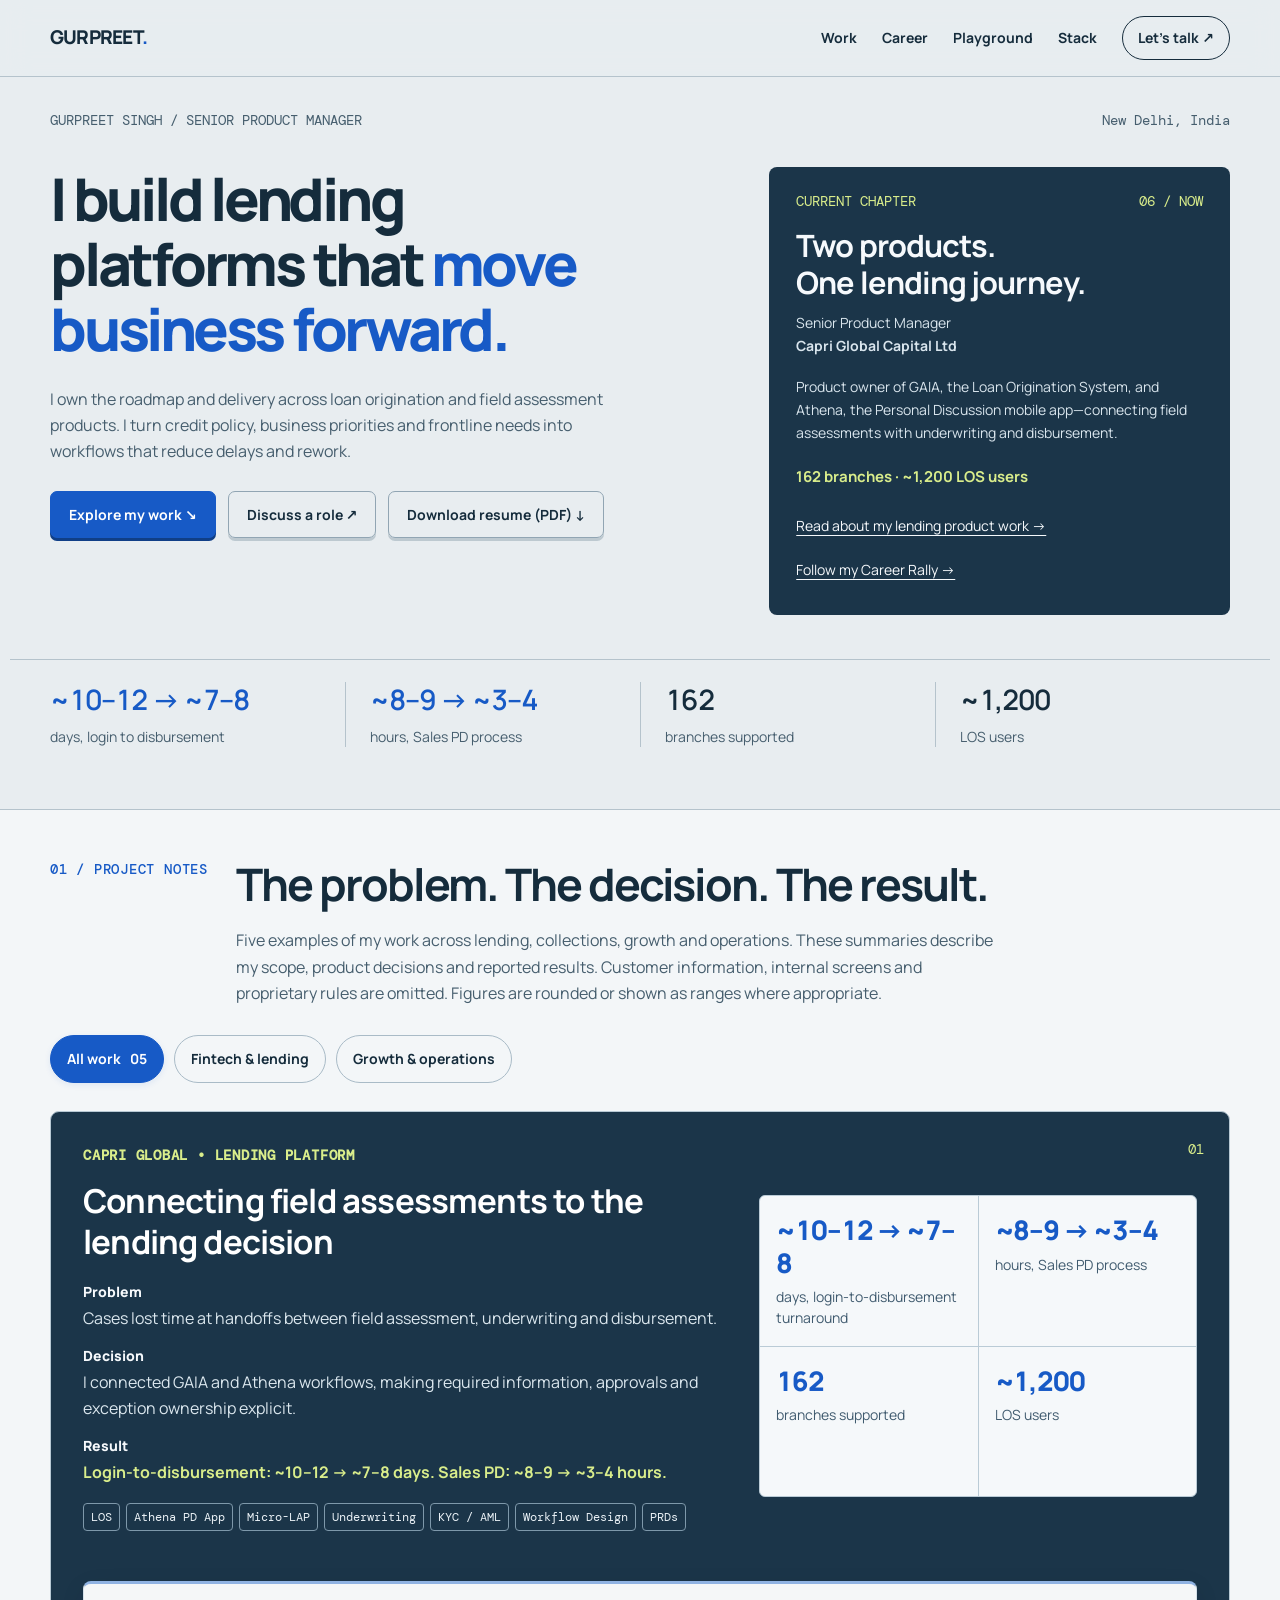
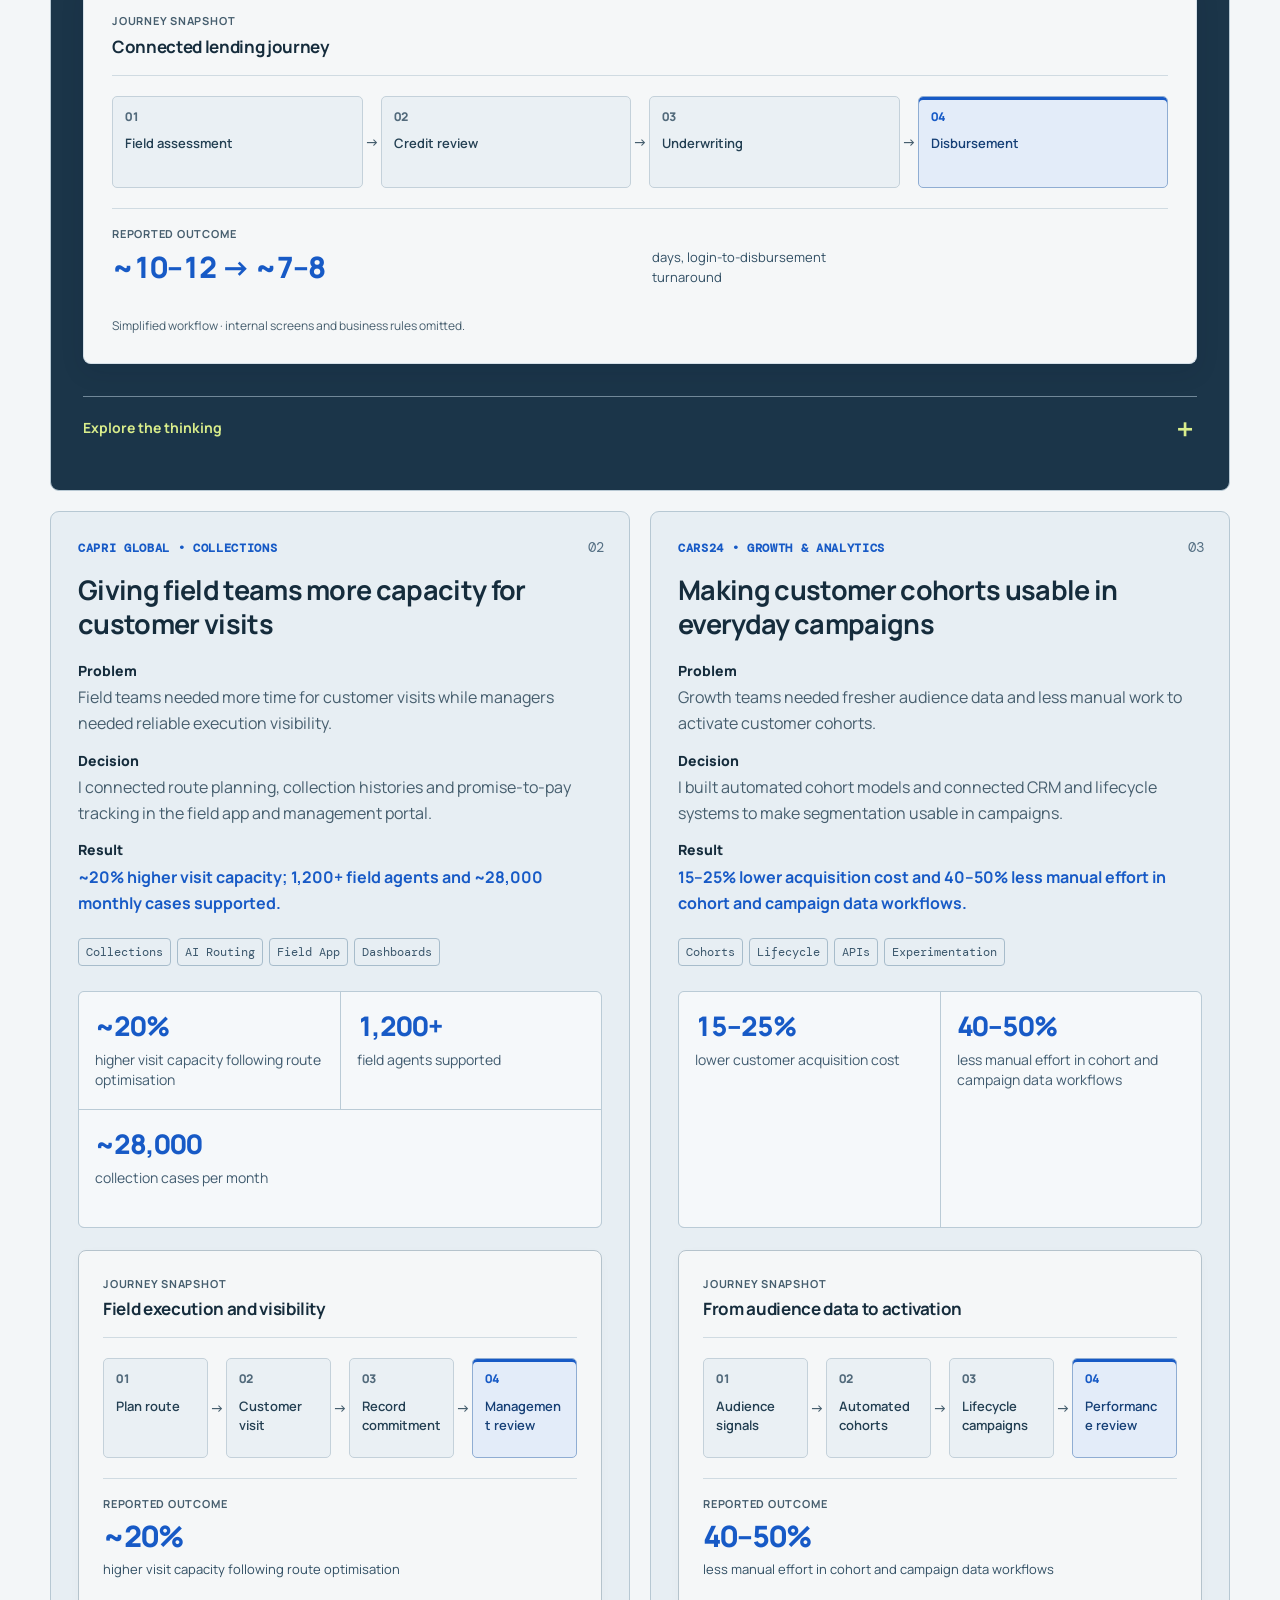
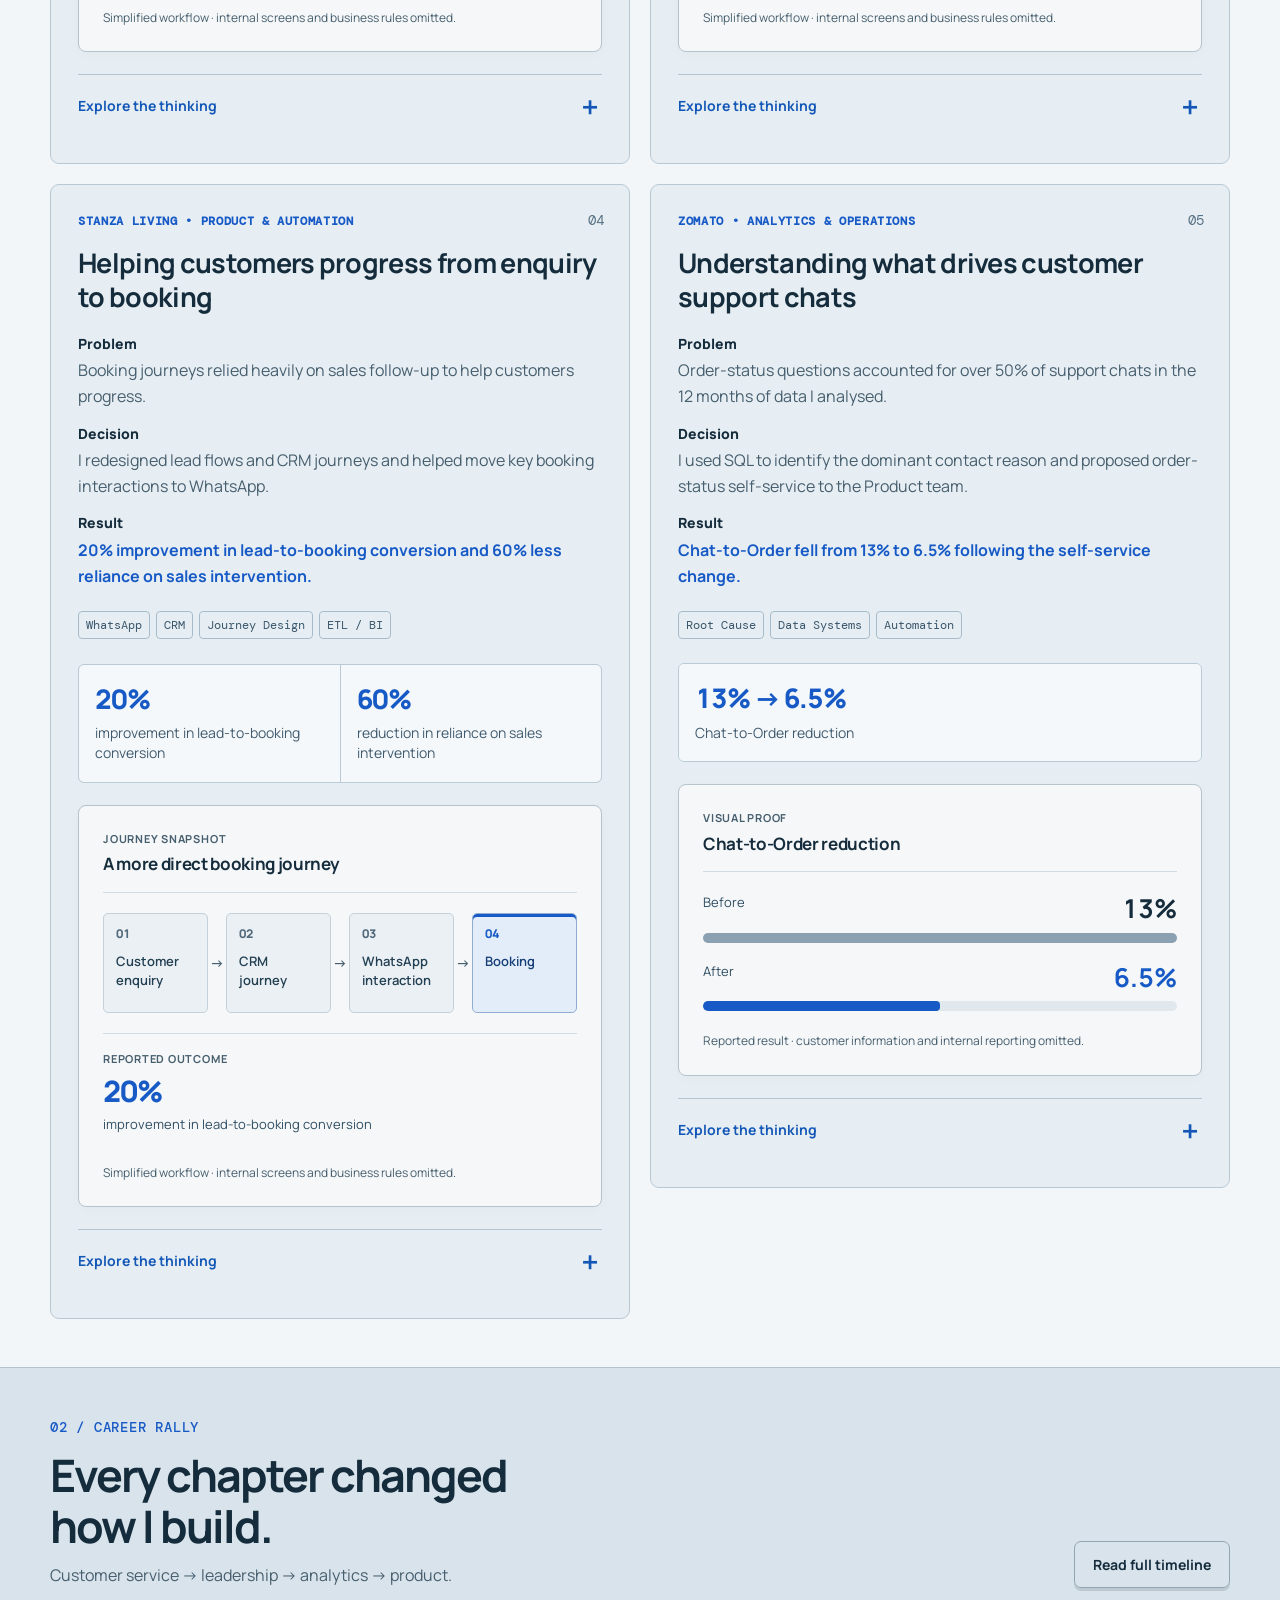
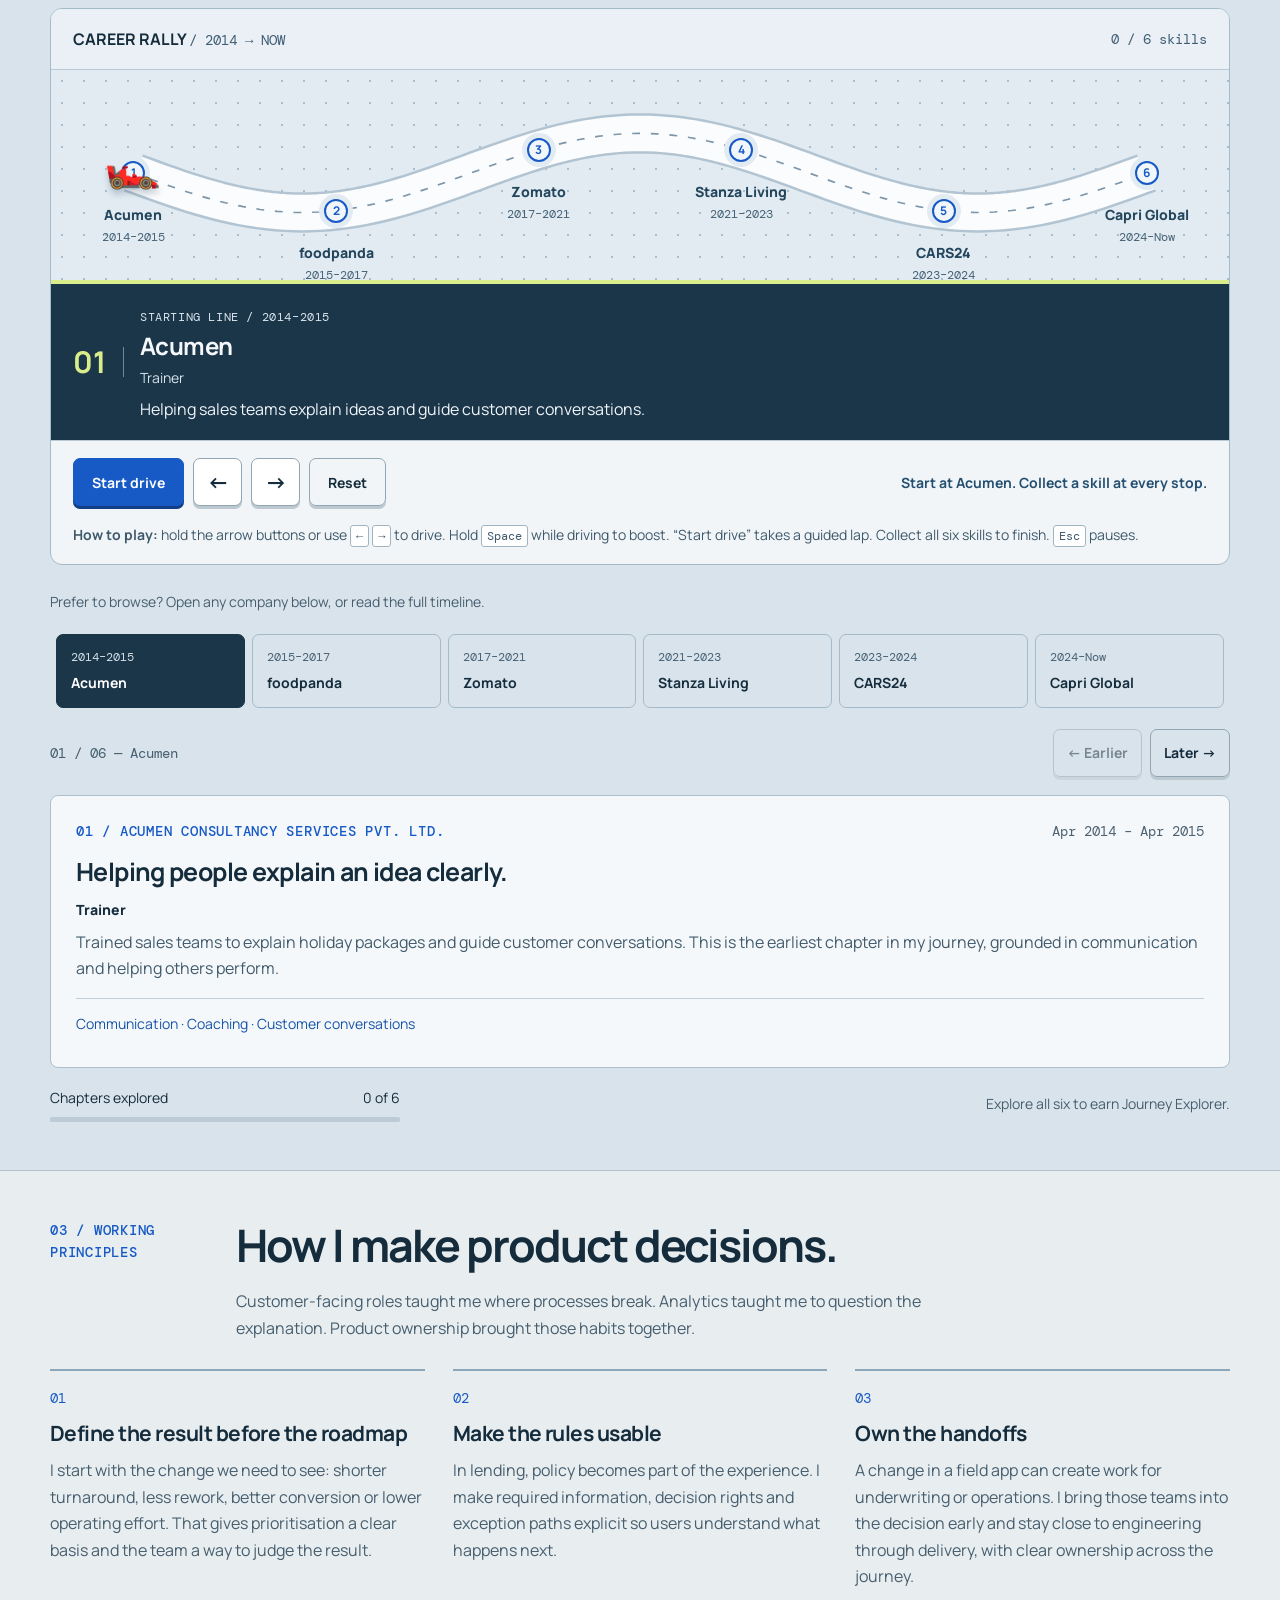
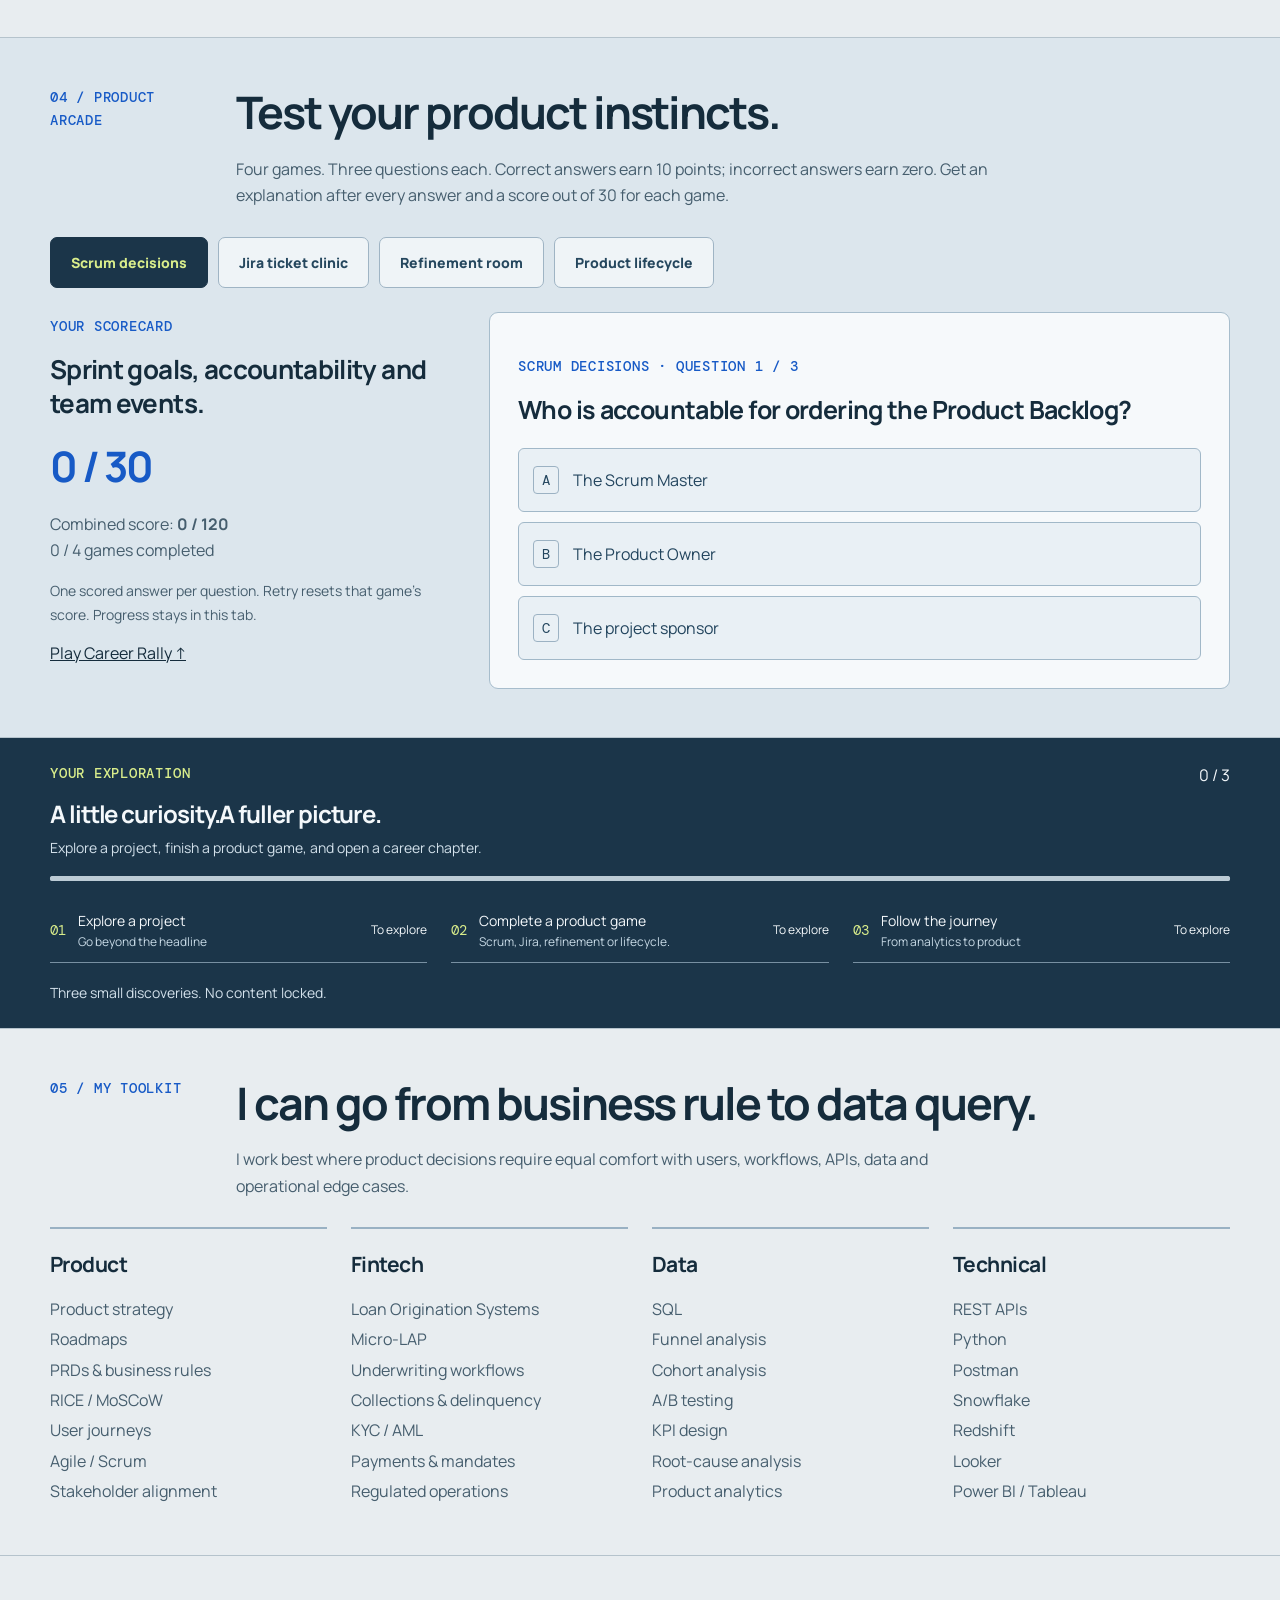
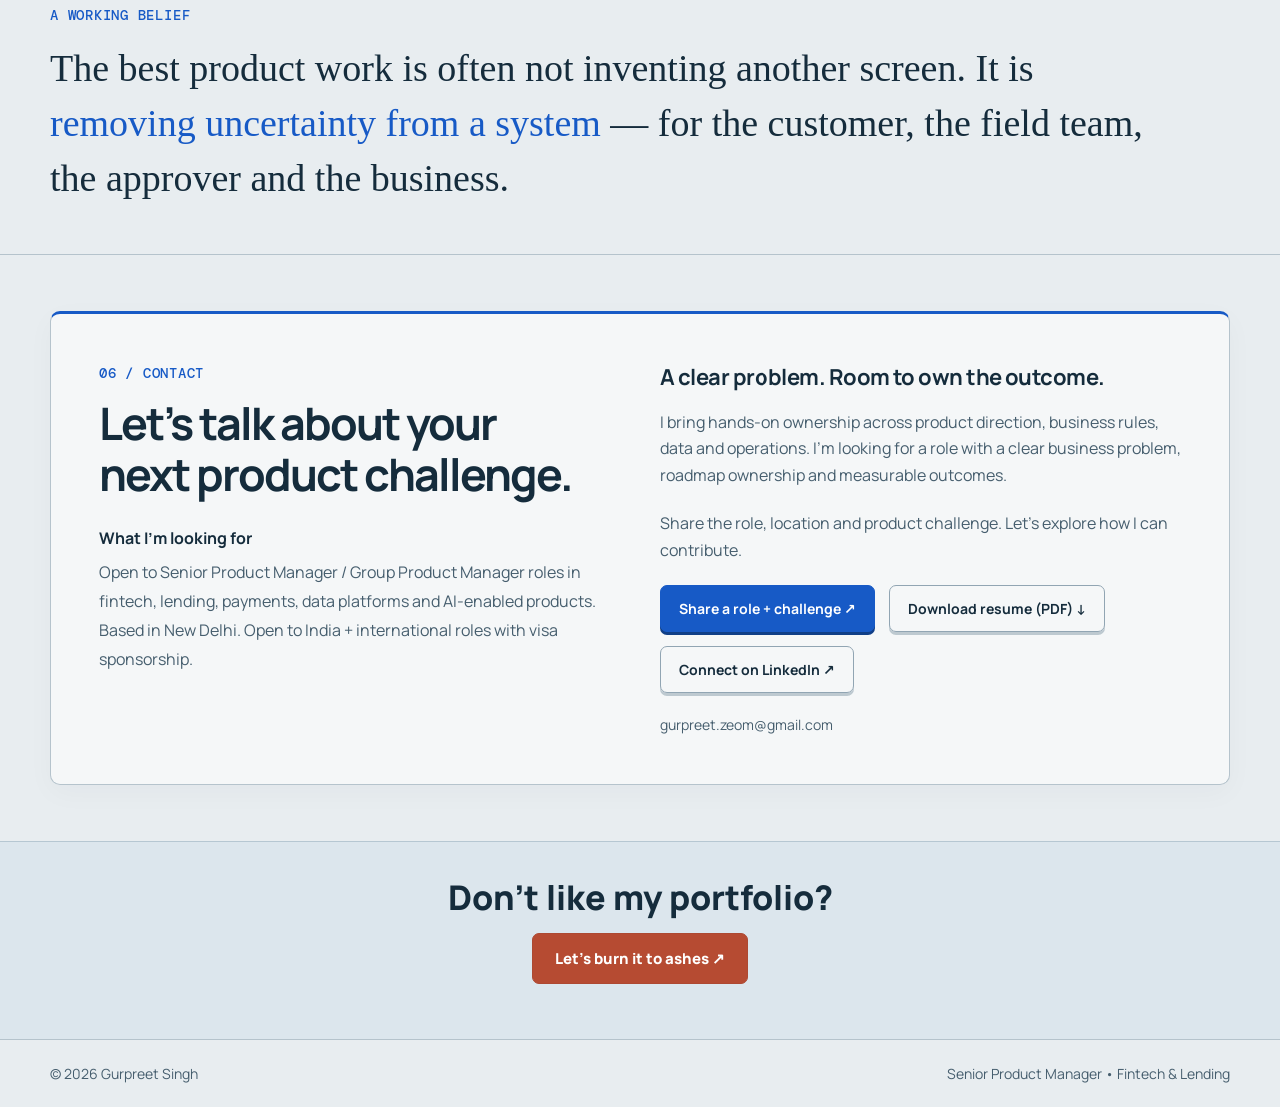
==== commit 7bf00f51: "Improve portfolio search discoverability and lending profile" ====
--- a/index.html
+++ b/index.html
@@ -9,9 +9,19 @@
   gtag('config', 'G-70C8MHZZBR');
 </script>
 <meta charset="UTF-8"><meta name="viewport" content="width=device-width,initial-scale=1">
-<meta name="description" content="Gurpreet Singh — Senior Product Manager owning lending and field assessment products. Explore work across origination, underwriting, collections and growth.">
-<meta property="og:title" content="Gurpreet Singh — Senior Product Manager"><meta property="og:description" content="Fintech • Lending • Data • AI • Platforms"><meta name="theme-color" content="#e8edf0">
-<title>Gurpreet Singh — Senior Product Manager</title>
+<meta name="description" content="Gurpreet Singh is a Senior Product Manager at Capri Global Capital in New Delhi, building loan origination, field assessment and lending workflows. Explore his product work and results.">
+<link rel="canonical" href="https://gurpreetsinghpadam.com/">
+<meta name="robots" content="index,follow,max-image-preview:large">
+<meta property="og:type" content="website"><meta property="og:site_name" content="Gurpreet Singh">
+<meta property="og:url" content="https://gurpreetsinghpadam.com/">
+<meta property="og:title" content="Gurpreet Singh | Senior Product Manager at Capri Global">
+<meta property="og:description" content="Product work across loan origination, field assessment, collections and growth. Explore projects, decisions and reported results.">
+<meta name="twitter:card" content="summary">
+<meta name="theme-color" content="#e8edf0">
+<title>Gurpreet Singh | Senior Product Manager at Capri Global</title>
+<script type="application/ld+json">
+{"@context":"https://schema.org","@type":"WebPage","@id":"https://gurpreetsinghpadam.com/#webpage","url":"https://gurpreetsinghpadam.com/","name":"Gurpreet Singh | Senior Product Manager at Capri Global","description":"Portfolio of Gurpreet Singh, Senior Product Manager focused on lending and fintech products.","mainEntity":{"@type":"Person","@id":"https://gurpreetsinghpadam.com/#gurpreet-singh","name":"Gurpreet Singh","url":"https://gurpreetsinghpadam.com/","jobTitle":"Senior Product Manager","worksFor":{"@type":"Organization","name":"Capri Global Capital Ltd"},"address":{"@type":"PostalAddress","addressLocality":"New Delhi","addressCountry":"IN"},"sameAs":["https://www.linkedin.com/in/gurpreet-singh-analytics"],"knowsAbout":["Loan origination systems","Micro-LAP lending","Field assessment products","Underwriting workflows","Collections products","Product management"]}}
+</script>
 <link rel="preconnect" href="https://fonts.googleapis.com"><link rel="preconnect" href="https://fonts.gstatic.com" crossorigin><link href="https://fonts.googleapis.com/css2?family=DM+Mono:wght@400;500&family=Manrope:wght@400;500;600;700;800&display=swap" rel="stylesheet">
 <style>
 :root{--bg:#e8edf0;--panel:#f5f7f8;--panel2:#dce4ea;--text:#152c3c;--muted:#465e6e;--line:#b5c3cc;--accent:#1159c5;--ink:#152c3c;--paper:#f5f7f8;--max:1260px;--blue:#175ac6;--lime:#d9ed8b}
@@ -232,7 +242,7 @@
 <header class="hero hero-senior" id="top"><div class="wrap">
 <div class="intro-line"><span>GURPREET SINGH / SENIOR PRODUCT MANAGER</span><span>New Delhi, India</span></div>
 <div class="hero-grid"><div class="hero-copy"><h1 class="hero-headline">I build lending platforms that <span>move business forward.</span></h1><p class="hero-description">I own the roadmap and delivery across loan origination and field assessment products. I turn credit policy, business priorities and frontline needs into workflows that reduce delays and rework.</p><div class="cta"><a class="btn primary" href="#work">Explore my work ↘</a><a class="btn" href="#contact">Discuss a role ↗</a><a class="btn" href="assets/Gurpreet-Singh-Resume.pdf" download="Gurpreet-Singh-Resume.pdf" type="application/pdf">Download resume (PDF) ↓</a></div></div>
-<aside class="desk-note" aria-labelledby="current-chapter-title"><div class="note-top"><span>CURRENT CHAPTER</span><span>06 / NOW</span></div><h2 id="current-chapter-title">Two products.<br>One lending journey.</h2><p class="note-byline">Senior Product Manager<br><strong>Capri Global Capital Ltd</strong></p><p class="desk-footnote">Product owner of GAIA, the Loan Origination System, and Athena, the Personal Discussion mobile app—connecting field assessments with underwriting and disbursement.</p><p class="chapter-scale">162 branches · ~1,200 LOS users</p><a class="chapter-link" href="#experience">Follow my Career Rally →</a></aside></div></div></header>
+<aside class="desk-note" aria-labelledby="current-chapter-title"><div class="note-top"><span>CURRENT CHAPTER</span><span>06 / NOW</span></div><h2 id="current-chapter-title">Two products.<br>One lending journey.</h2><p class="note-byline">Senior Product Manager<br><strong>Capri Global Capital Ltd</strong></p><p class="desk-footnote">Product owner of GAIA, the Loan Origination System, and Athena, the Personal Discussion mobile app—connecting field assessments with underwriting and disbursement.</p><p class="chapter-scale">162 branches · ~1,200 LOS users</p><a class="chapter-link" href="lending-product-management.html">Read about my lending product work →</a><br><a class="chapter-link" href="#experience">Follow my Career Rally →</a></aside></div></div></header>
 <div class="wrap statbar"><div class="stat"><b>~10–12 → ~7–8</b><span>days, login to disbursement</span></div><div class="stat"><b>~8–9 → ~3–4</b><span>hours, Sales PD process</span></div><div class="stat"><b>162</b><span>branches supported</span></div><div class="stat"><b>~1,200</b><span>LOS users</span></div></div>
 <main><section id="work"><div class="wrap"><div class="section-head reveal"><div class="kicker">01 / Project notes</div><div><h2>The problem. The decision. The result.</h2><p>Five examples of my work across lending, collections, growth and operations. These summaries describe my scope, product decisions and reported results. Customer information, internal screens and proprietary rules are omitted. Figures are rounded or shown as ranges where appropriate.</p></div></div><div class="work-filters" hidden role="group" aria-label="Filter selected work"><button type="button" class="filter active" data-filter="all" aria-pressed="true">All work <span>05</span></button><button type="button" class="filter" data-filter="fintech" aria-pressed="false">Fintech & lending</button><button type="button" class="filter" data-filter="growth" aria-pressed="false">Growth & operations</button></div><p class="sr-only" id="filter-status" role="status"></p><div class="grid">
 <article data-category="fintech" class="card case featured reveal"><div class="featured-copy"><div><div class="kicker">Capri Global • Lending Platform</div><span class="project-index" aria-hidden="true">01</span><h3>Connecting field assessments to the lending decision</h3><dl class="project-summary" aria-label="Project summary"><div><dt>Problem</dt><dd>Cases lost time at handoffs between field assessment, underwriting and disbursement.</dd></div><div><dt>Decision</dt><dd>I connected GAIA and Athena workflows, making required information, approvals and exception ownership explicit.</dd></div><div><dt>Result</dt><dd>Login-to-disbursement: ~10–12 → ~7–8 days. Sales PD: ~8–9 → ~3–4 hours.</dd></div></dl><div class="tags"><span class="tag">LOS</span><span class="tag">Athena PD App</span><span class="tag">Micro-LAP</span><span class="tag">Underwriting</span><span class="tag">KYC / AML</span><span class="tag">Workflow Design</span><span class="tag">PRDs</span></div></div></div><div class="featured-outcomes"><div class="metrics" aria-label="Reported results and operating scale"><div class="metric"><b>~10–12 → ~7–8</b><span>days, login-to-disbursement turnaround</span></div><div class="metric"><b>~8–9 → ~3–4</b><span>hours, Sales PD process</span></div><div class="metric"><b>162</b><span>branches supported</span></div><div class="metric"><b>~1,200</b><span>LOS users</span></div></div></div>
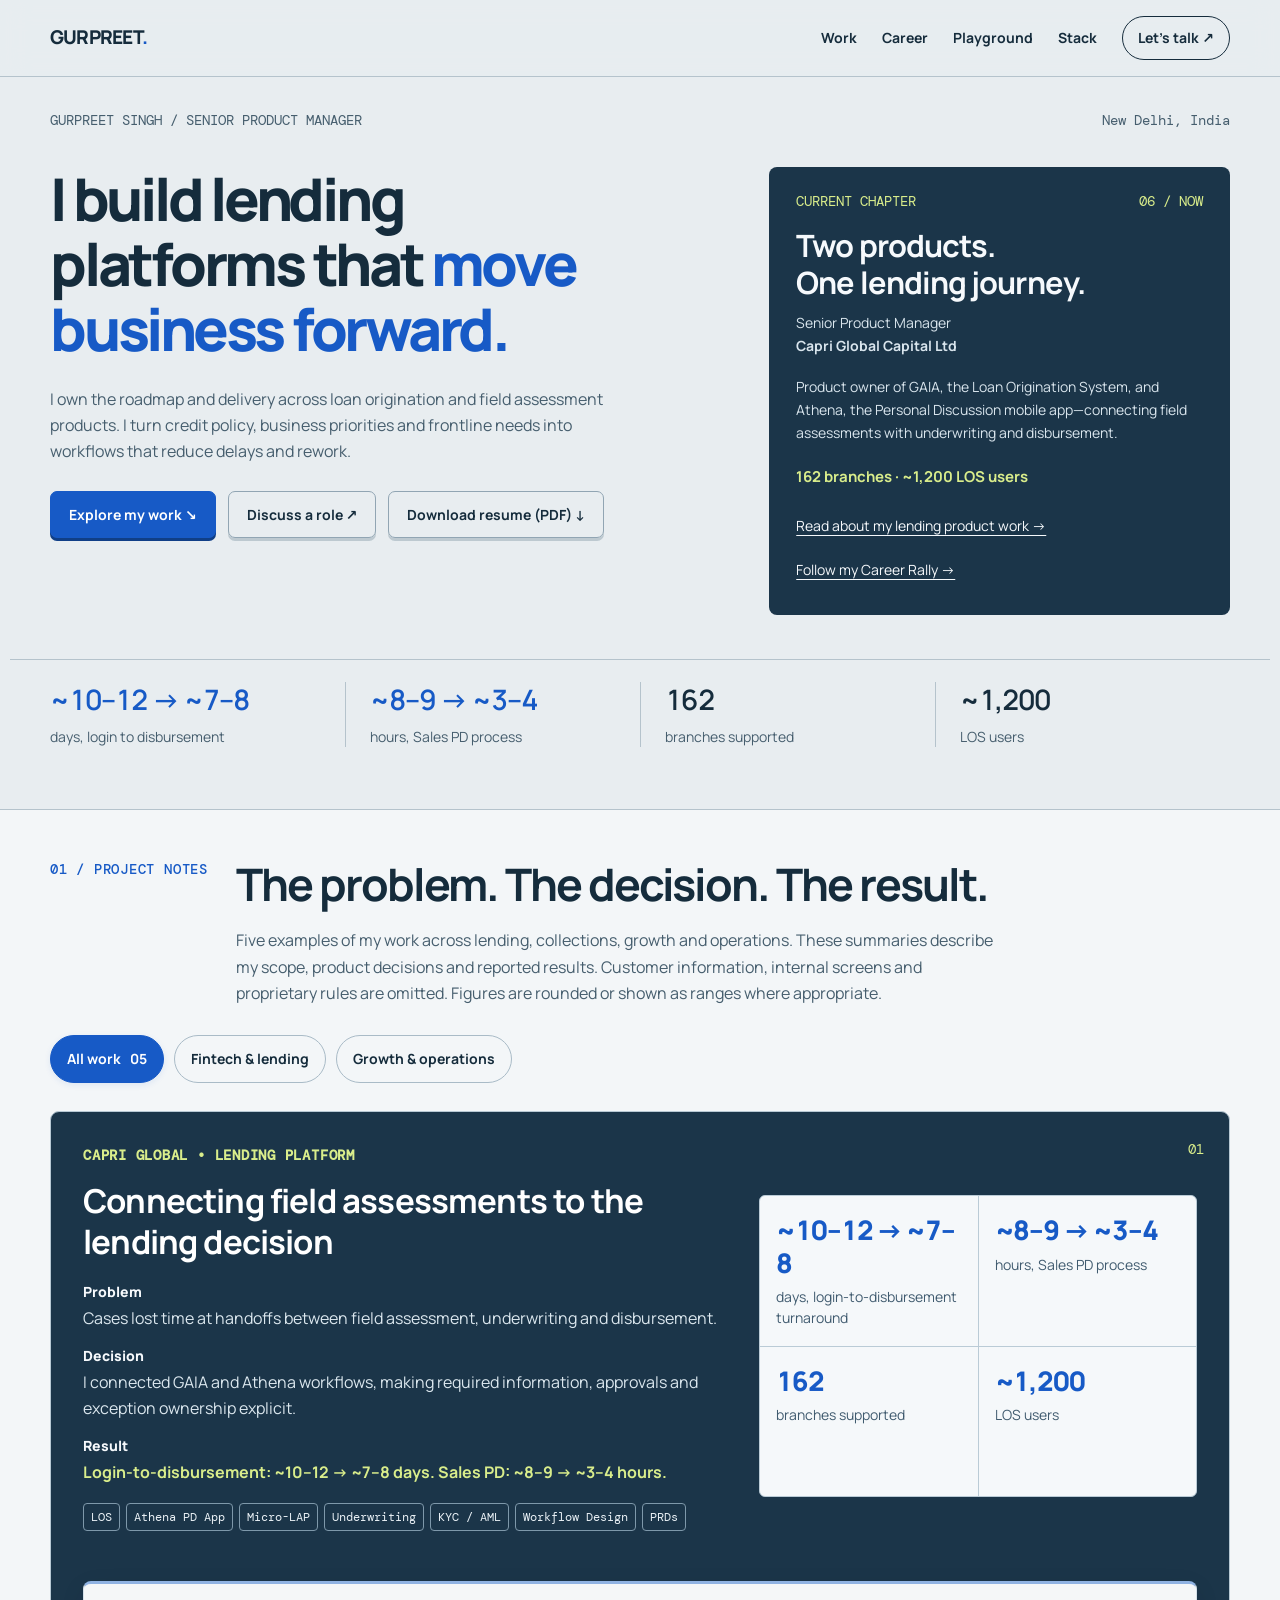
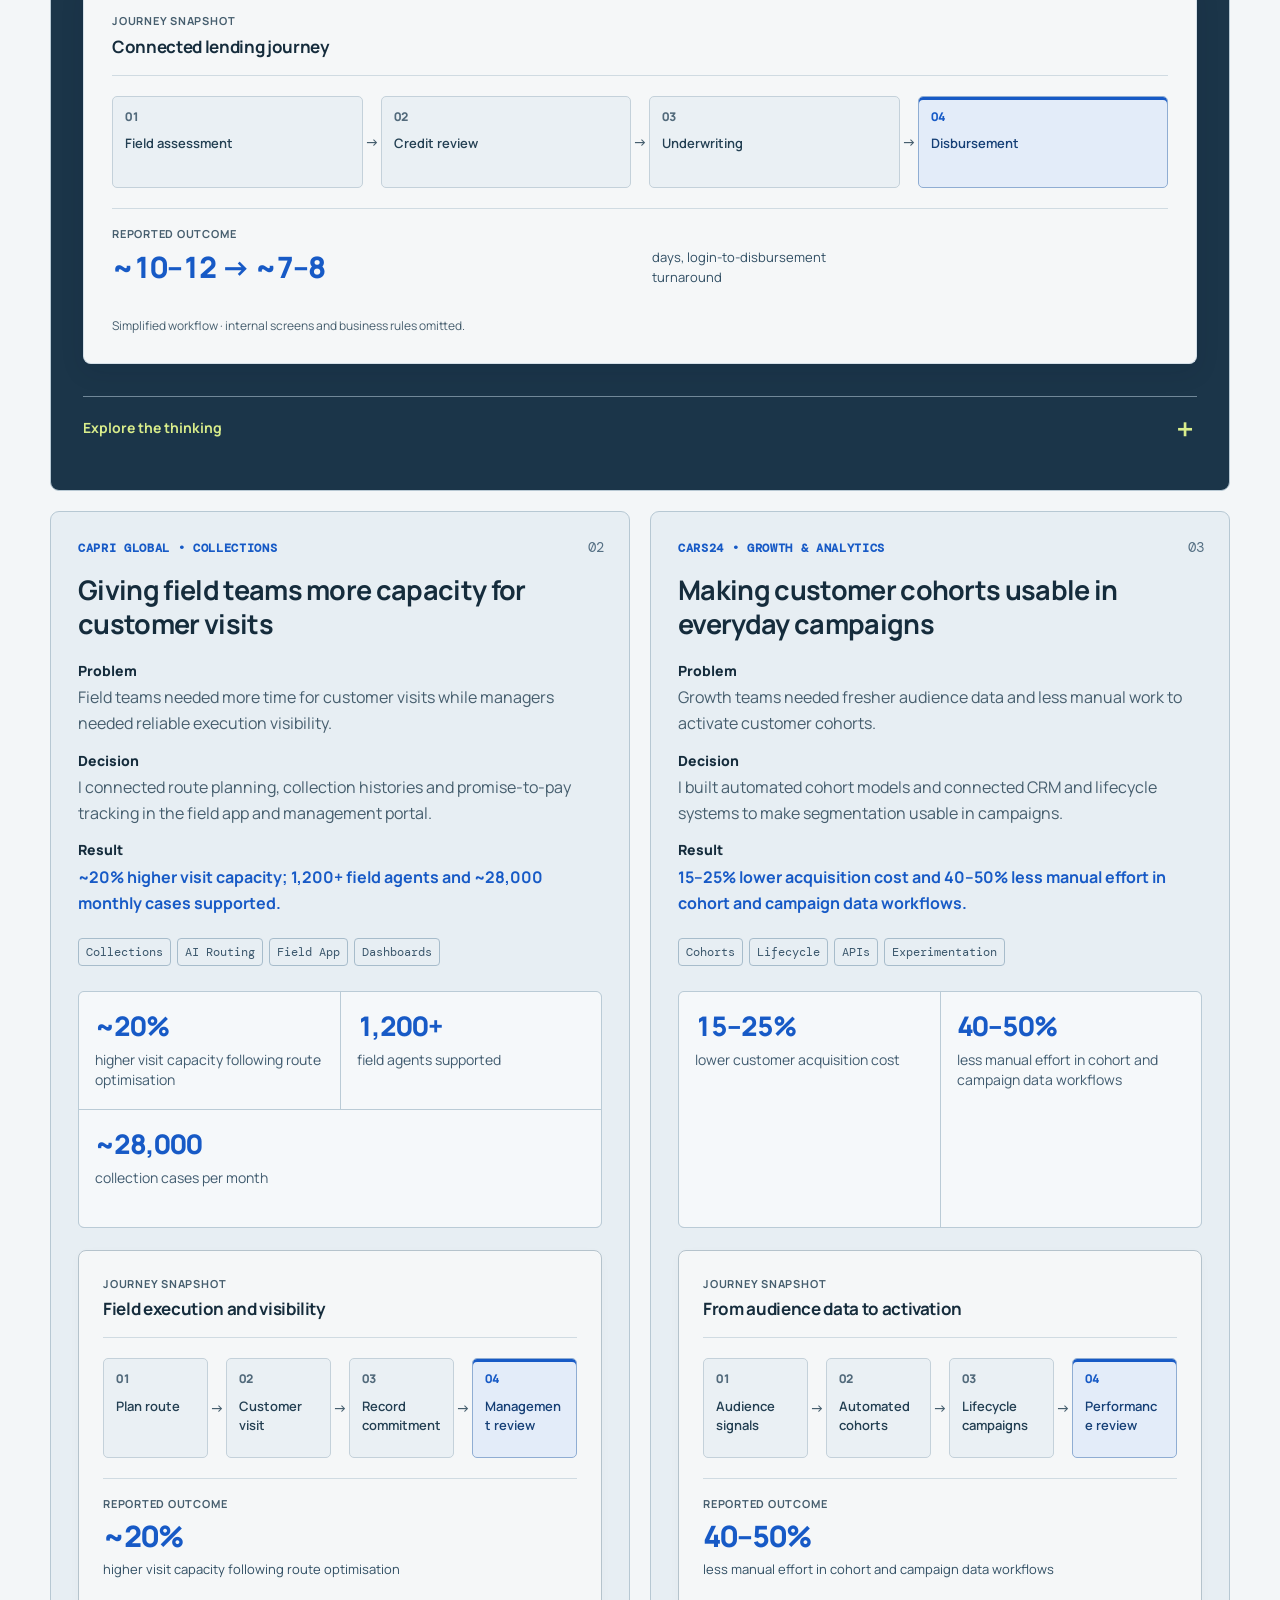
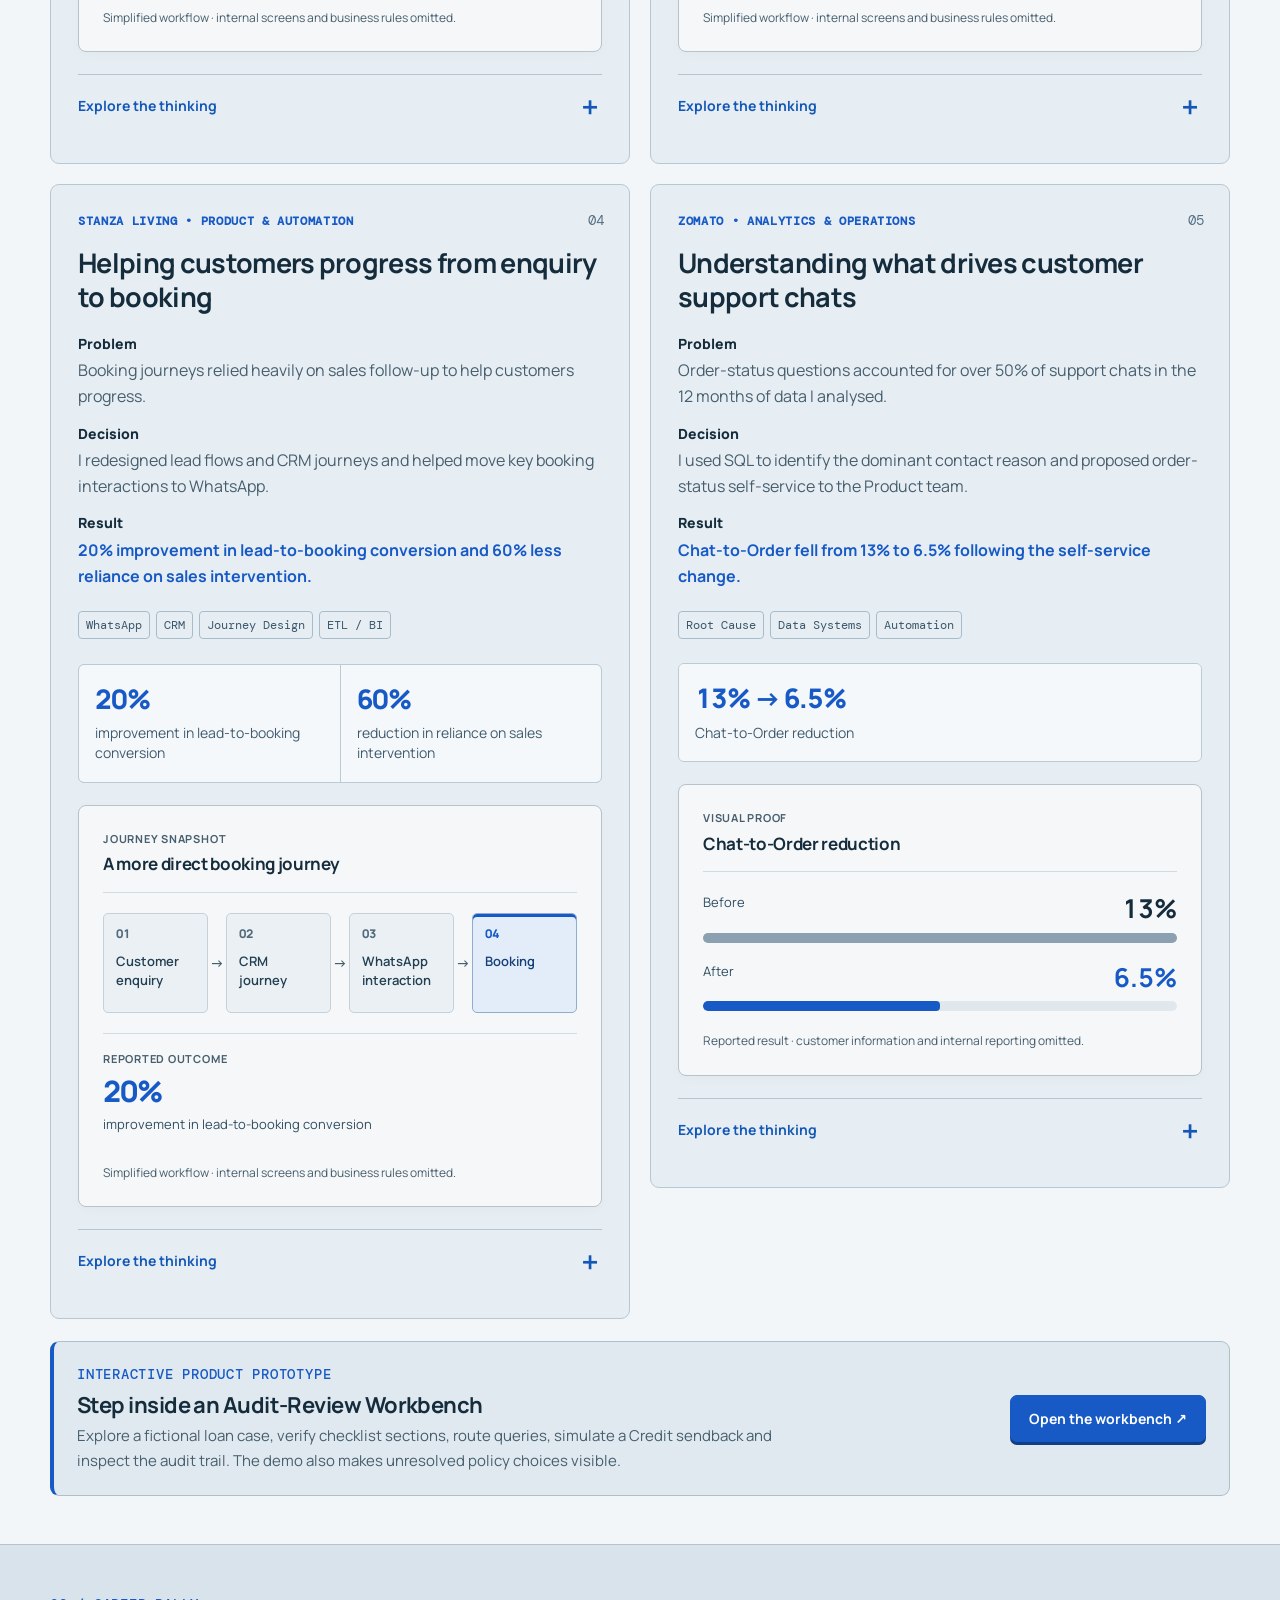
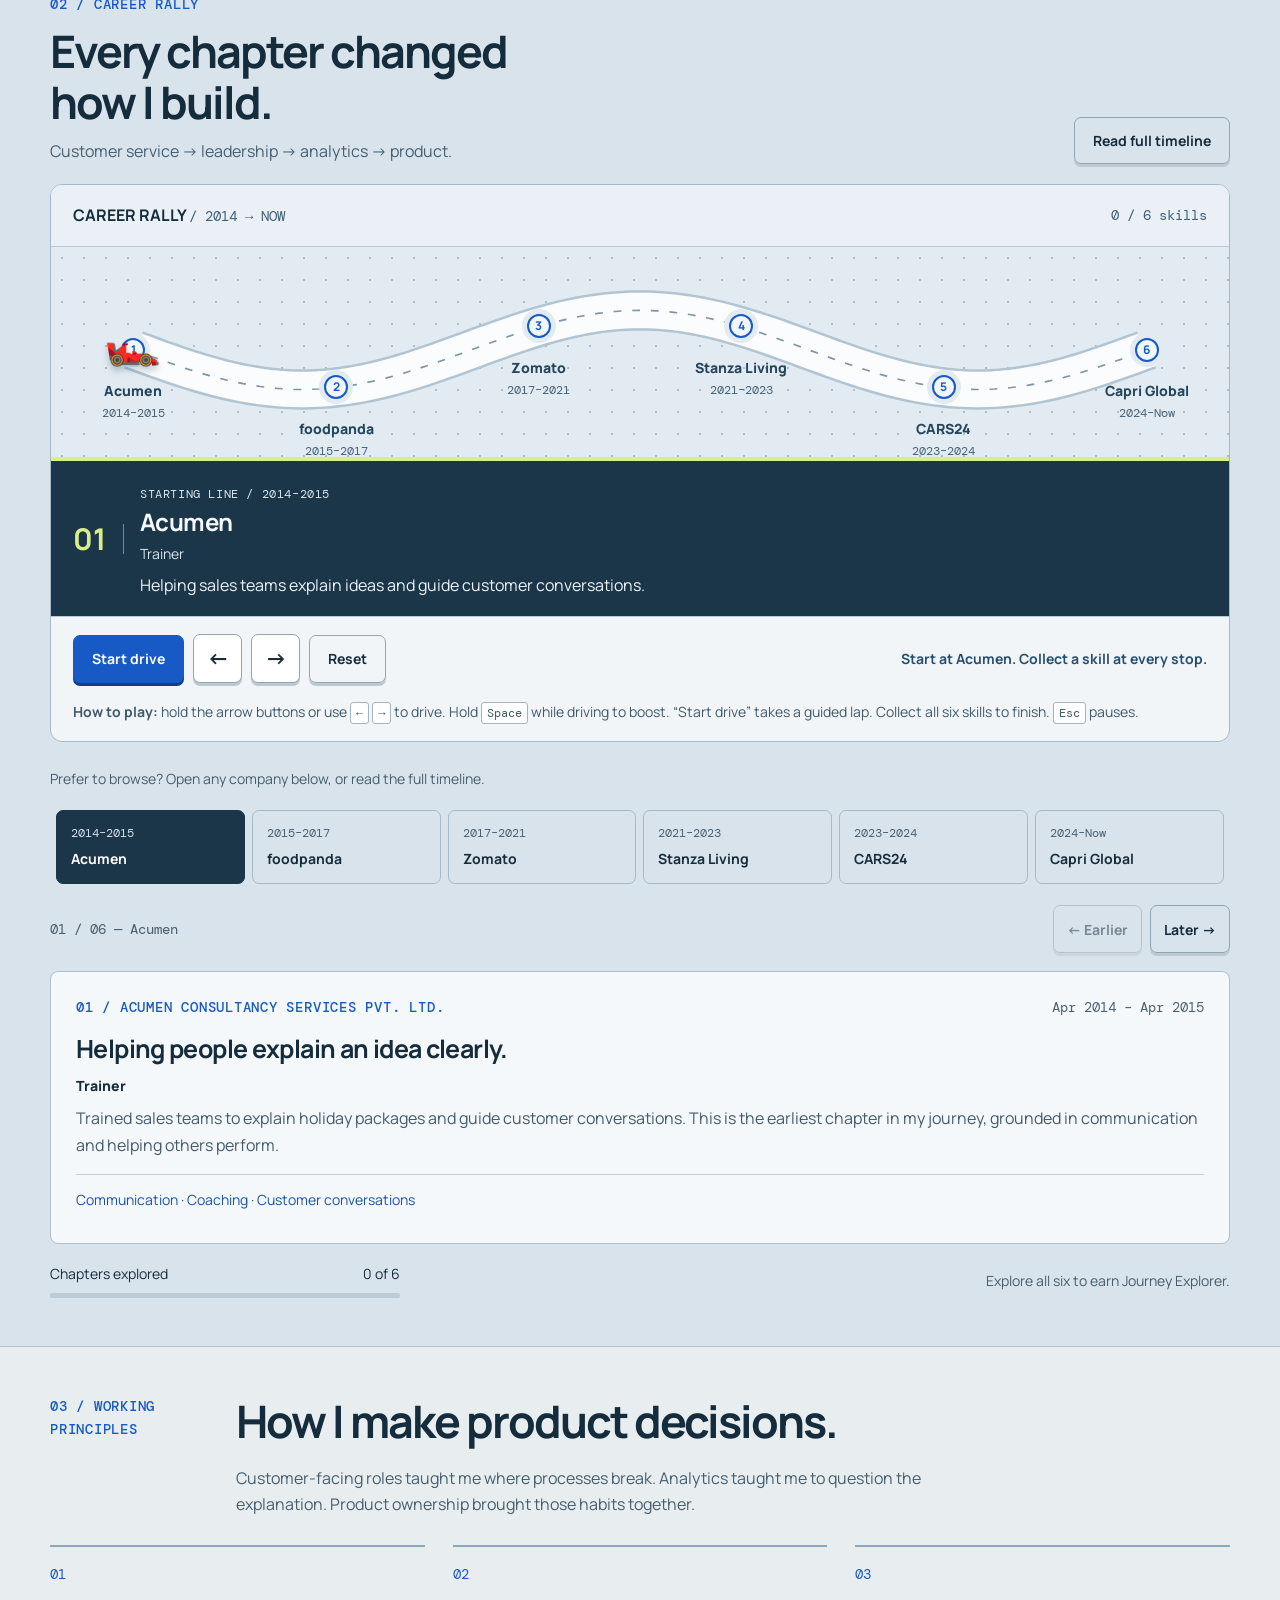
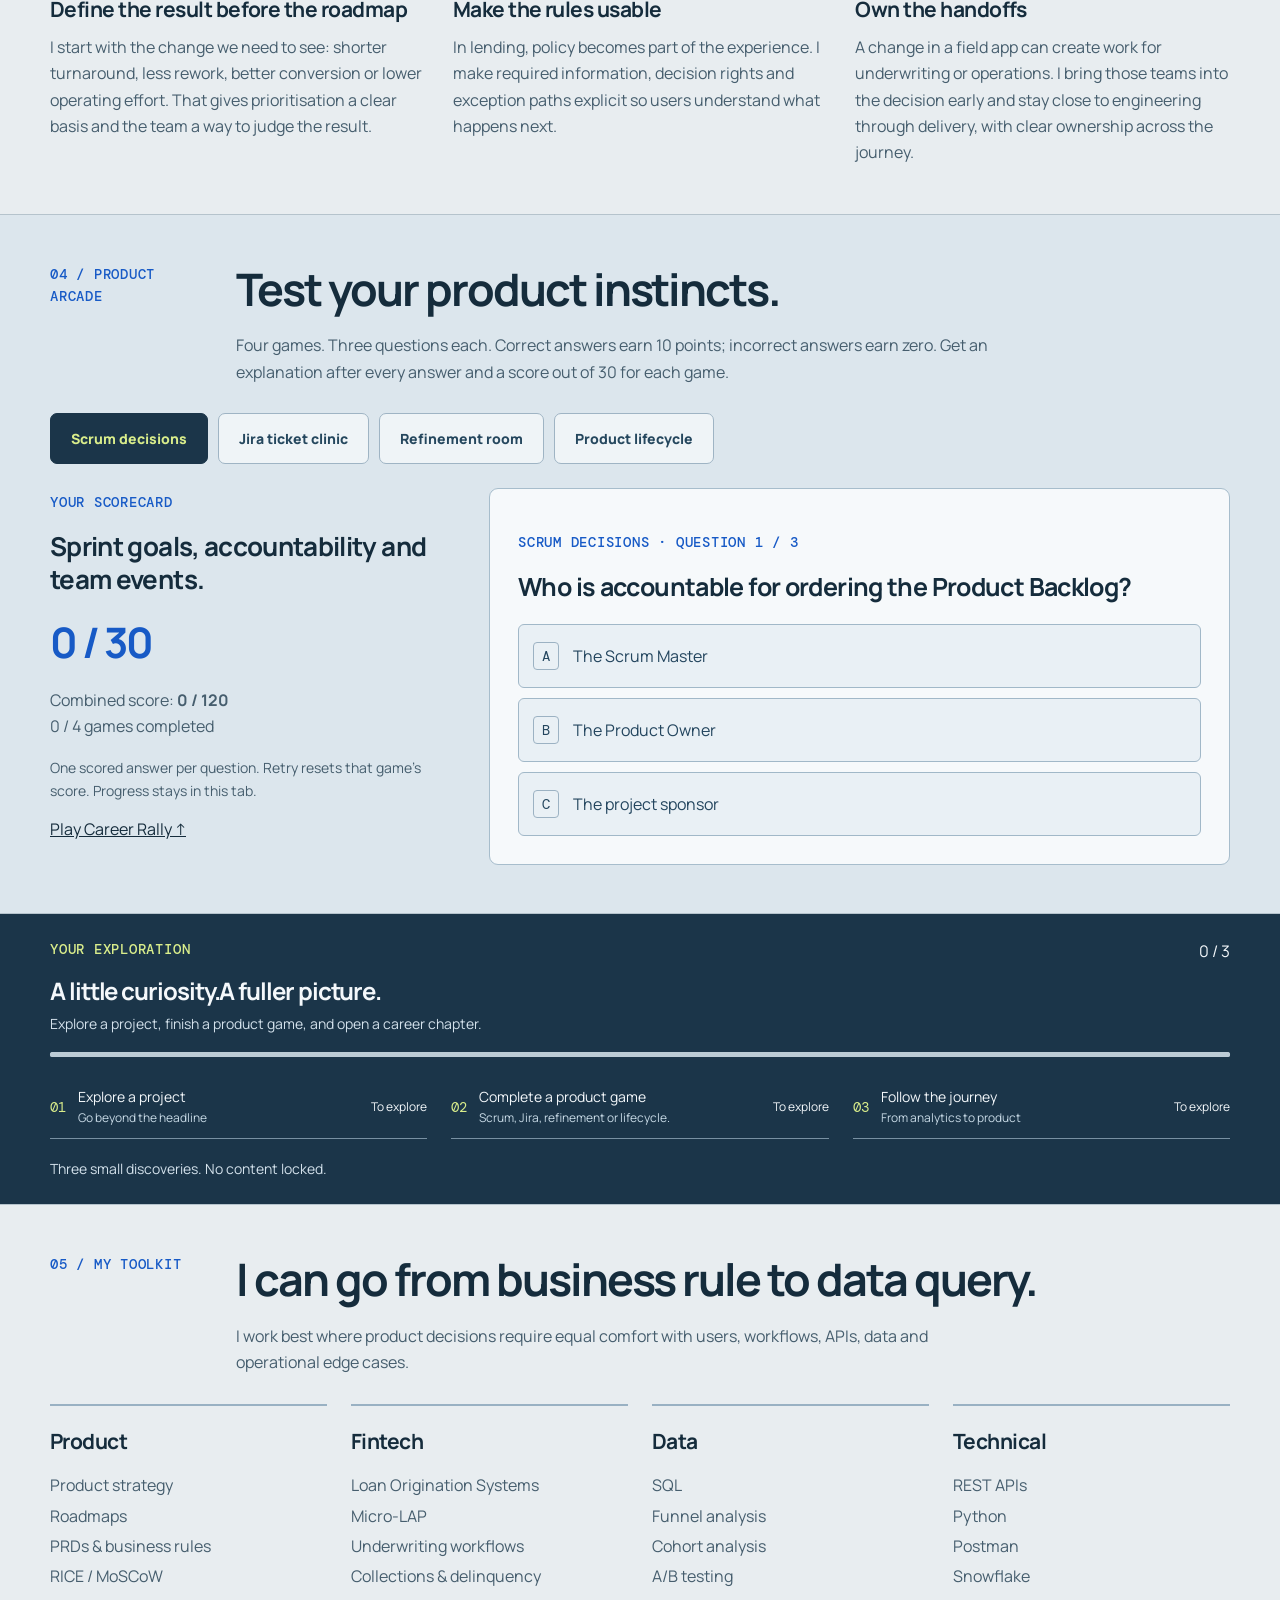
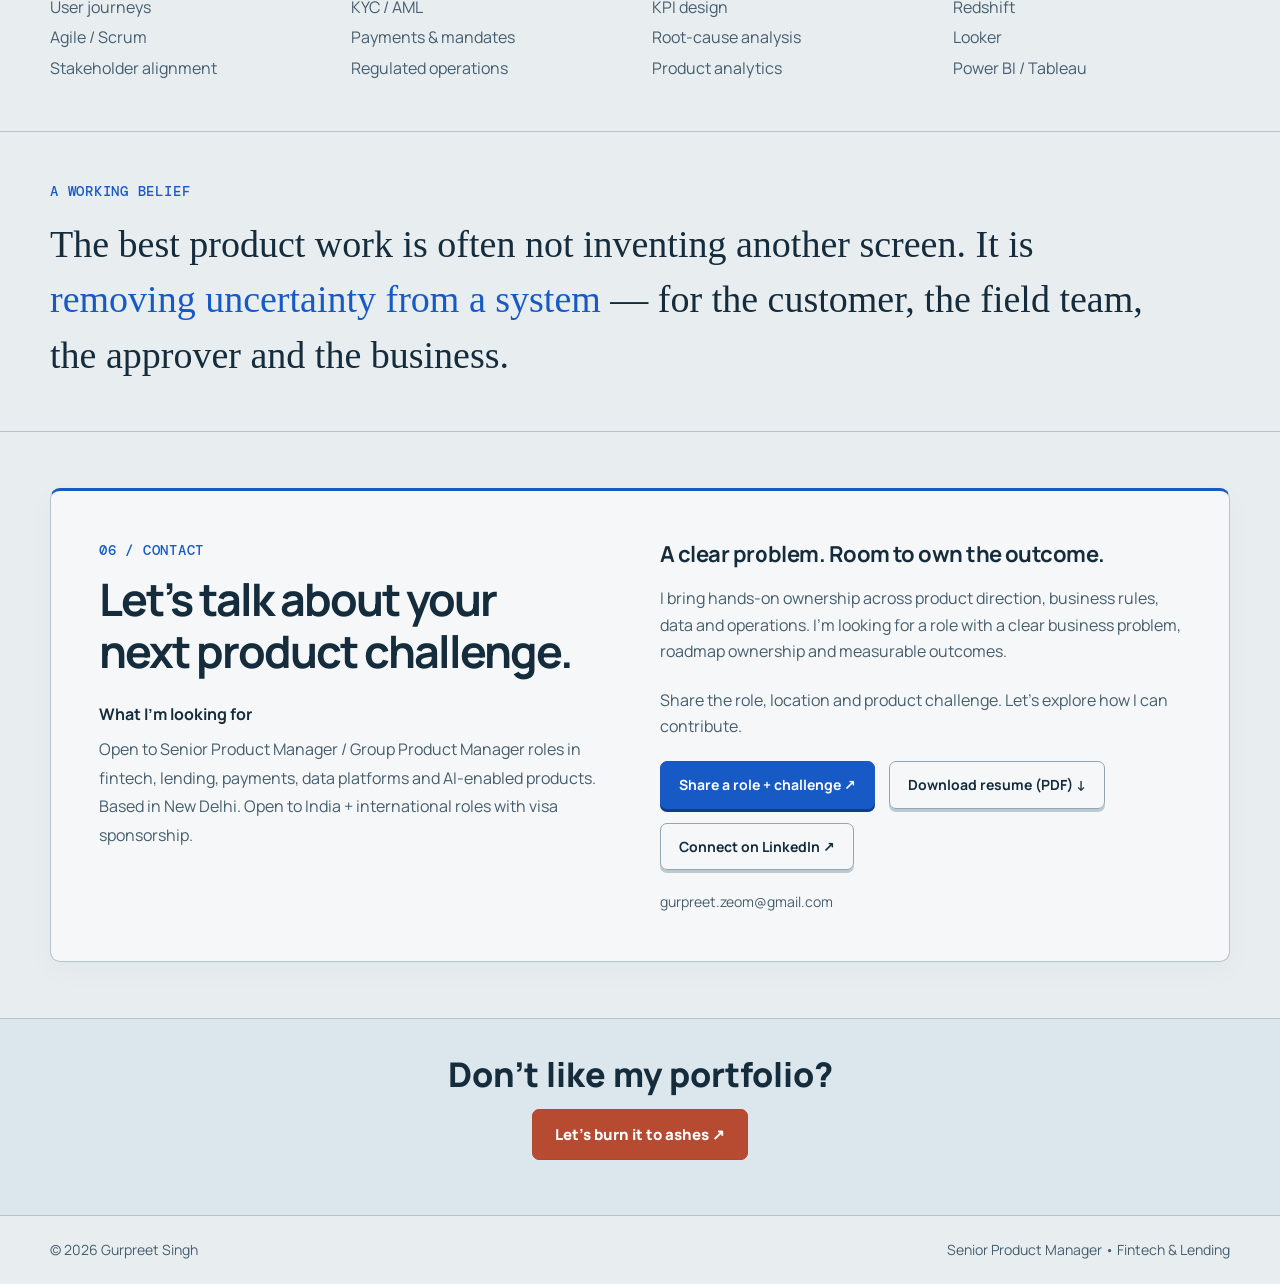
==== commit 7ecfd30e: "Feature Audit-Review Workbench on portfolio homepage" ====
--- a/index.html
+++ b/index.html
@@ -273,7 +273,7 @@
 <!-- Visual proof: comparison of existing reported values, on the same scale. -->
 <figure class="journey-snapshot" aria-labelledby="snapshot-zomato"><figcaption id="snapshot-zomato"><span class="snapshot-label">Visual proof</span><strong>Chat-to-Order reduction</strong></figcaption><div class="snapshot-comparison"><div class="comparison-row"><span>Before</span><strong>13%</strong><span class="comparison-track" aria-hidden="true"><span class="comparison-bar before"></span></span></div><div class="comparison-row"><span>After</span><strong>6.5%</strong><span class="comparison-track" aria-hidden="true"><span class="comparison-bar after"></span></span></div></div><p class="snapshot-note">Reported result · customer information and internal reporting omitted.</p></figure>
 <details class="case-detail"><summary>Explore the thinking <span aria-hidden="true">＋</span></summary><div class="detail-body"><h4>The product trade-off</h4><p>A lower contact rate matters only if customers can get the information they need. My recommendation focused on routine order-status questions, rather than treating every support chat as avoidable.</p><h4>What I focused on</h4><p>I analysed 12 months of Chat-to-Order support data using SQL and found that over 50% of chats were order-status queries. I proposed self-service to Product; my scope was the analysis and recommendation, with implementation owned by the Product team.</p><h4>How I work</h4><p>I break down the headline metric by contact reason, identify the largest recurring source of friction and turn the finding into a specific recommendation. Following the self-service change, Chat-to-Order fell from 13% to 6.5%.</p></div></details></article>
-</div></div></section>
+</div><aside class="audit-lab-promo" style="margin-top:22px;padding:21px 23px;display:flex;align-items:center;justify-content:space-between;gap:20px;flex-wrap:wrap;background:#e0e9ef;border:1px solid #afbfca;border-left:4px solid #175ac6;border-radius:9px"><div><div class="kicker">Interactive product prototype</div><h3 style="font-size:22px;line-height:1.25;margin:6px 0 5px">Step inside an Audit-Review Workbench</h3><p style="font-size:15px;color:#465e6e;margin:0;max-width:720px">Explore a fictional loan case, verify checklist sections, route queries, simulate a Credit sendback and inspect the audit trail. The demo also makes unresolved policy choices visible.</p></div><a class="btn primary" href="/audit-review/" style="white-space:nowrap">Open the workbench ↗</a></aside></div></section>
 <section id="experience" class="career-chapters-section"><div class="wrap"><div class="career-heading"><div><div class="kicker">02 / Career Rally</div><h2>Every chapter changed<br>how I build.</h2><p>Customer service → leadership → analytics → product.</p></div><button type="button" class="btn" id="timeline-toggle" aria-pressed="false" hidden>Read full timeline</button></div><div class="rally-shell" id="rally-shell" tabindex="0" aria-label="Career Rally driving game" aria-describedby="rally-help">
 <div class="rally-top"><strong>CAREER RALLY <span> / 2014 → NOW</span></strong><span id="rally-count">0 / 6 skills</span></div>
 <div class="rally-track" id="rally-track" aria-hidden="true"><svg viewBox="0 0 1200 255" preserveAspectRatio="none"><path class="road-border"/><path class="road"/><path class="road-line"/></svg><div class="kart" id="kart"><span class="kart-icon">🏎️</span></div></div>
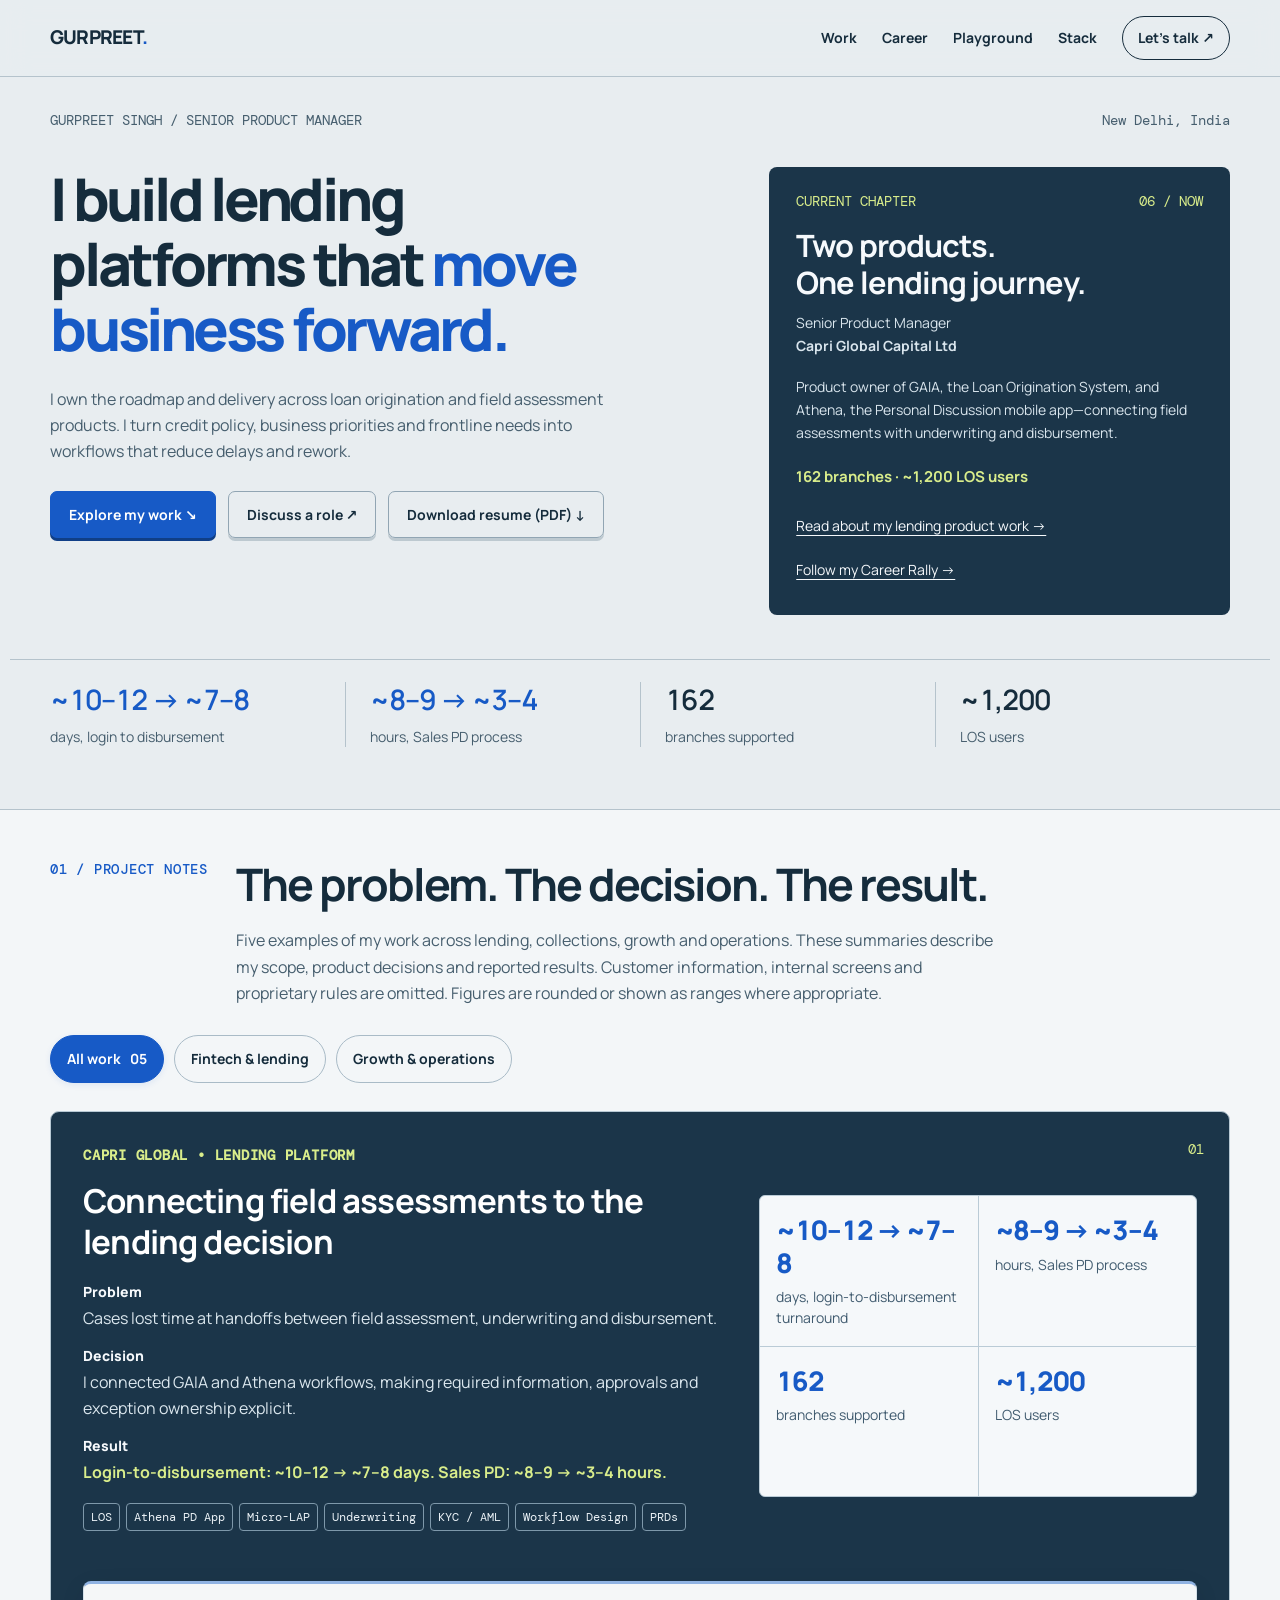
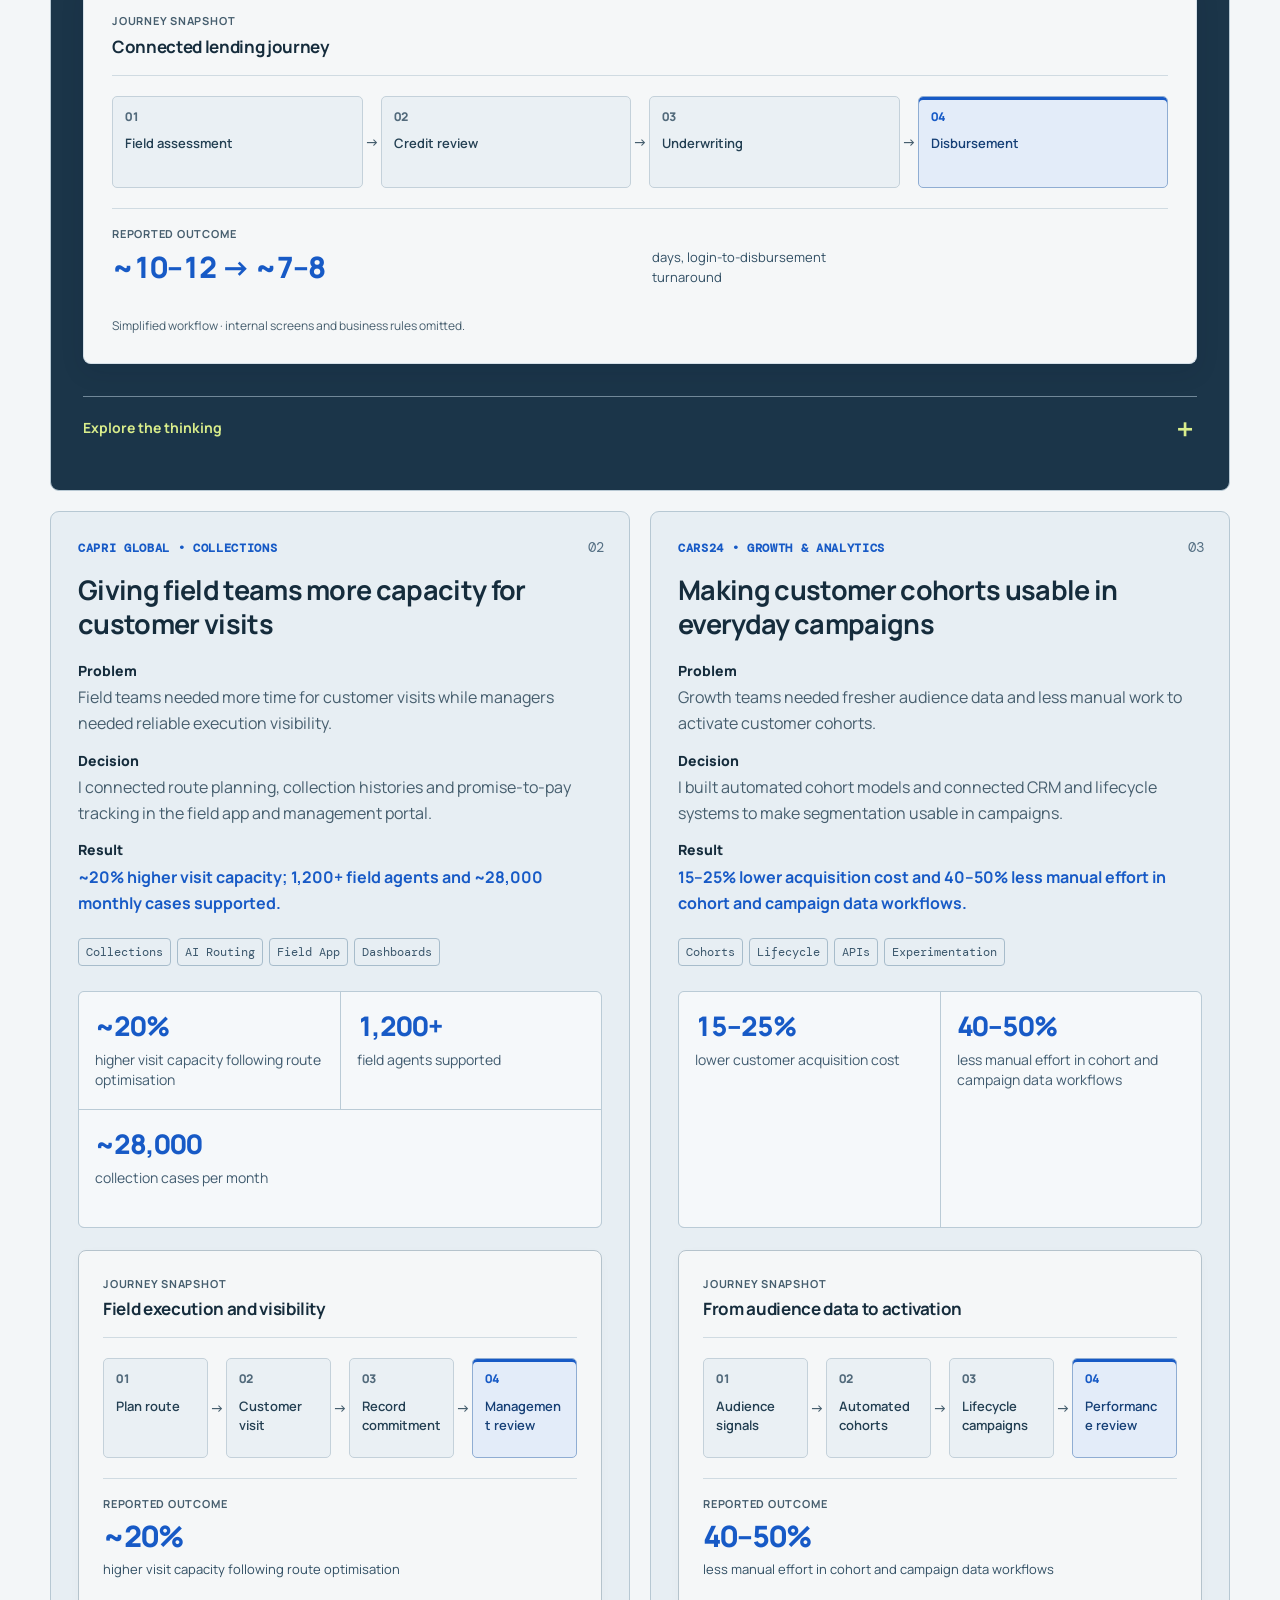
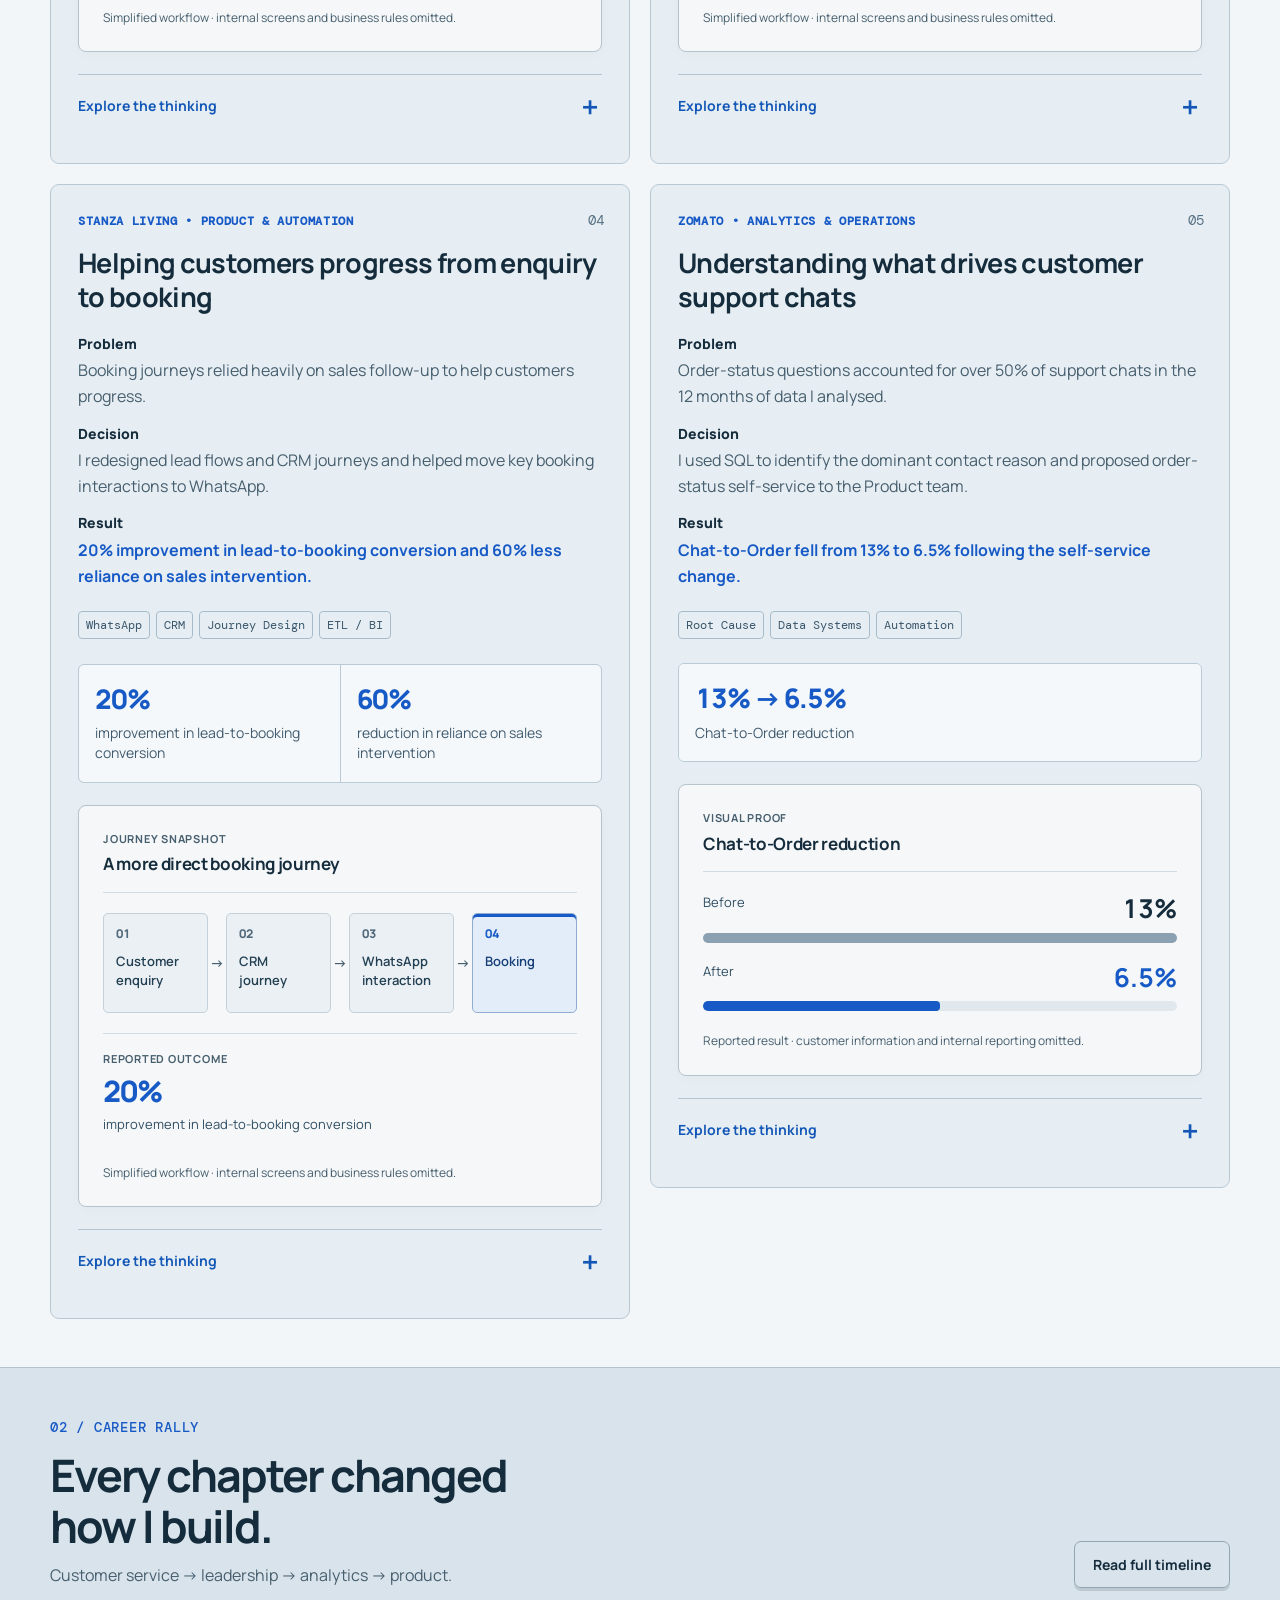
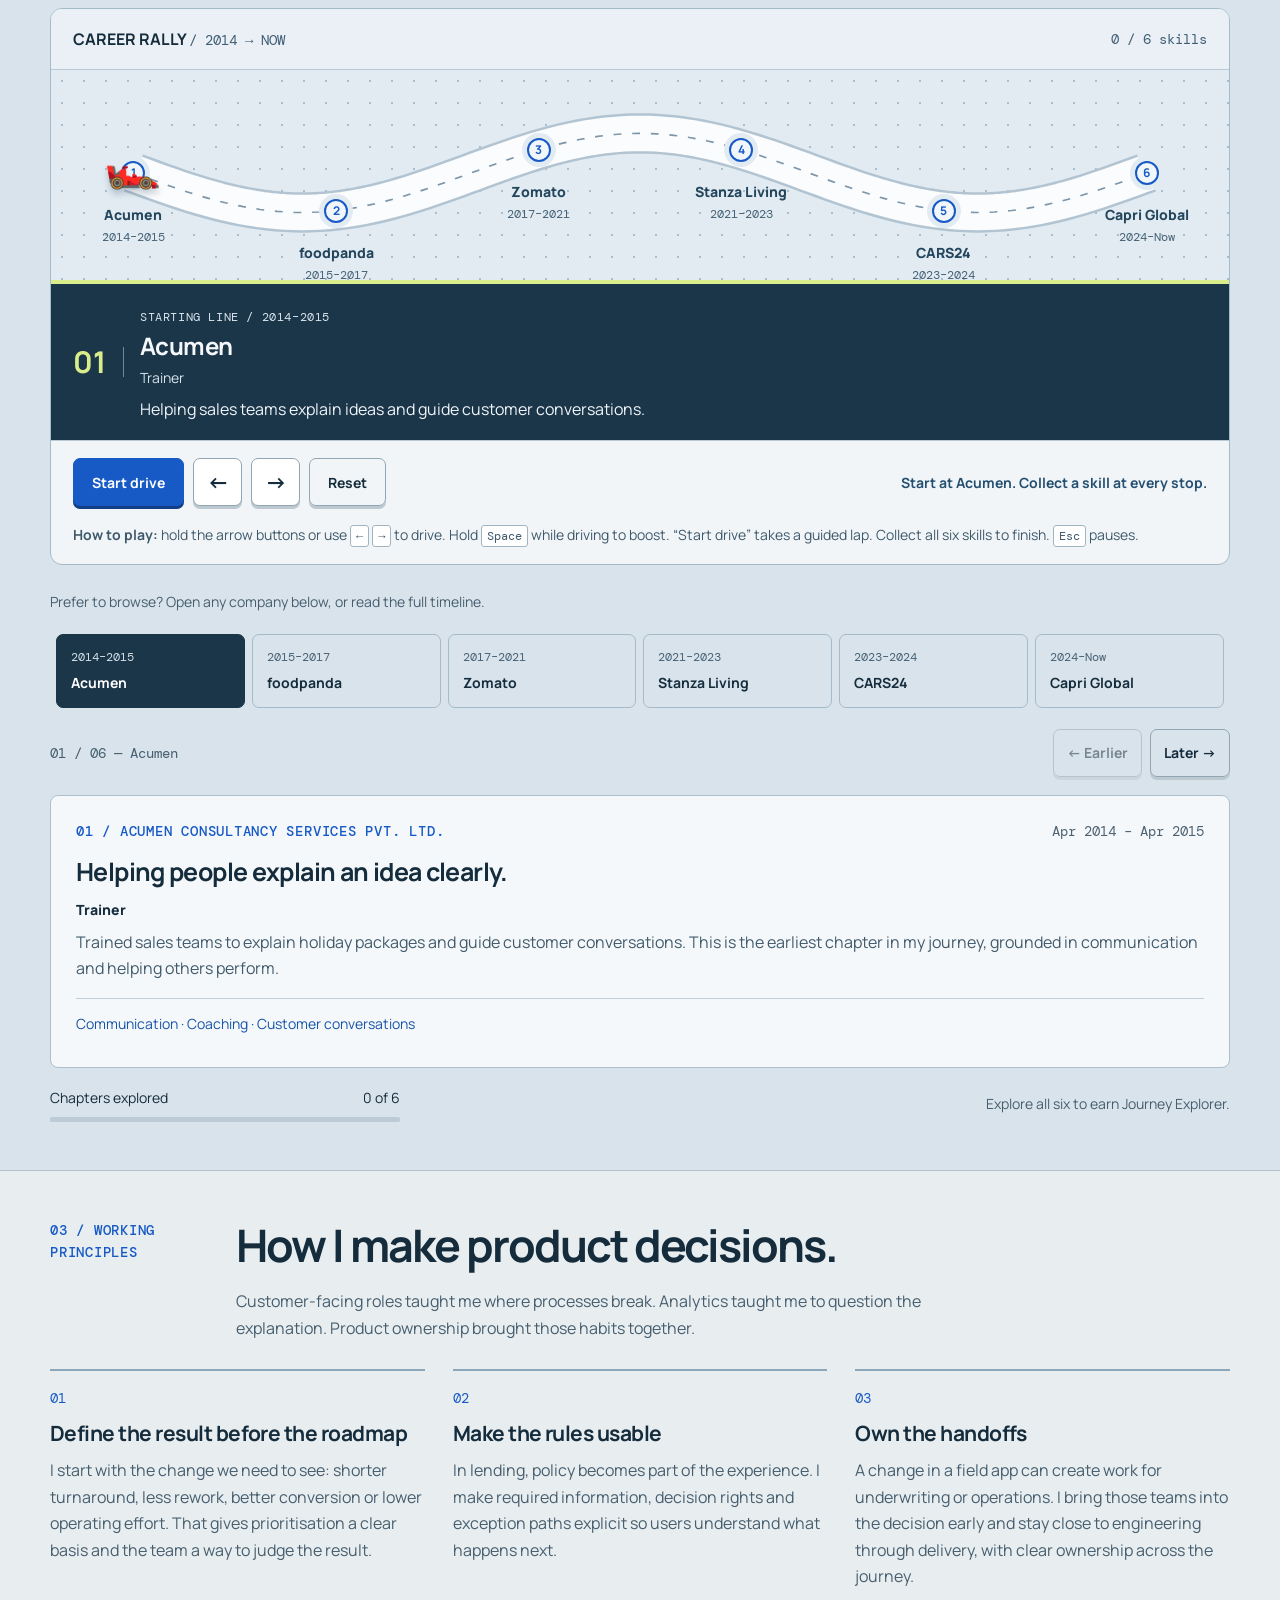
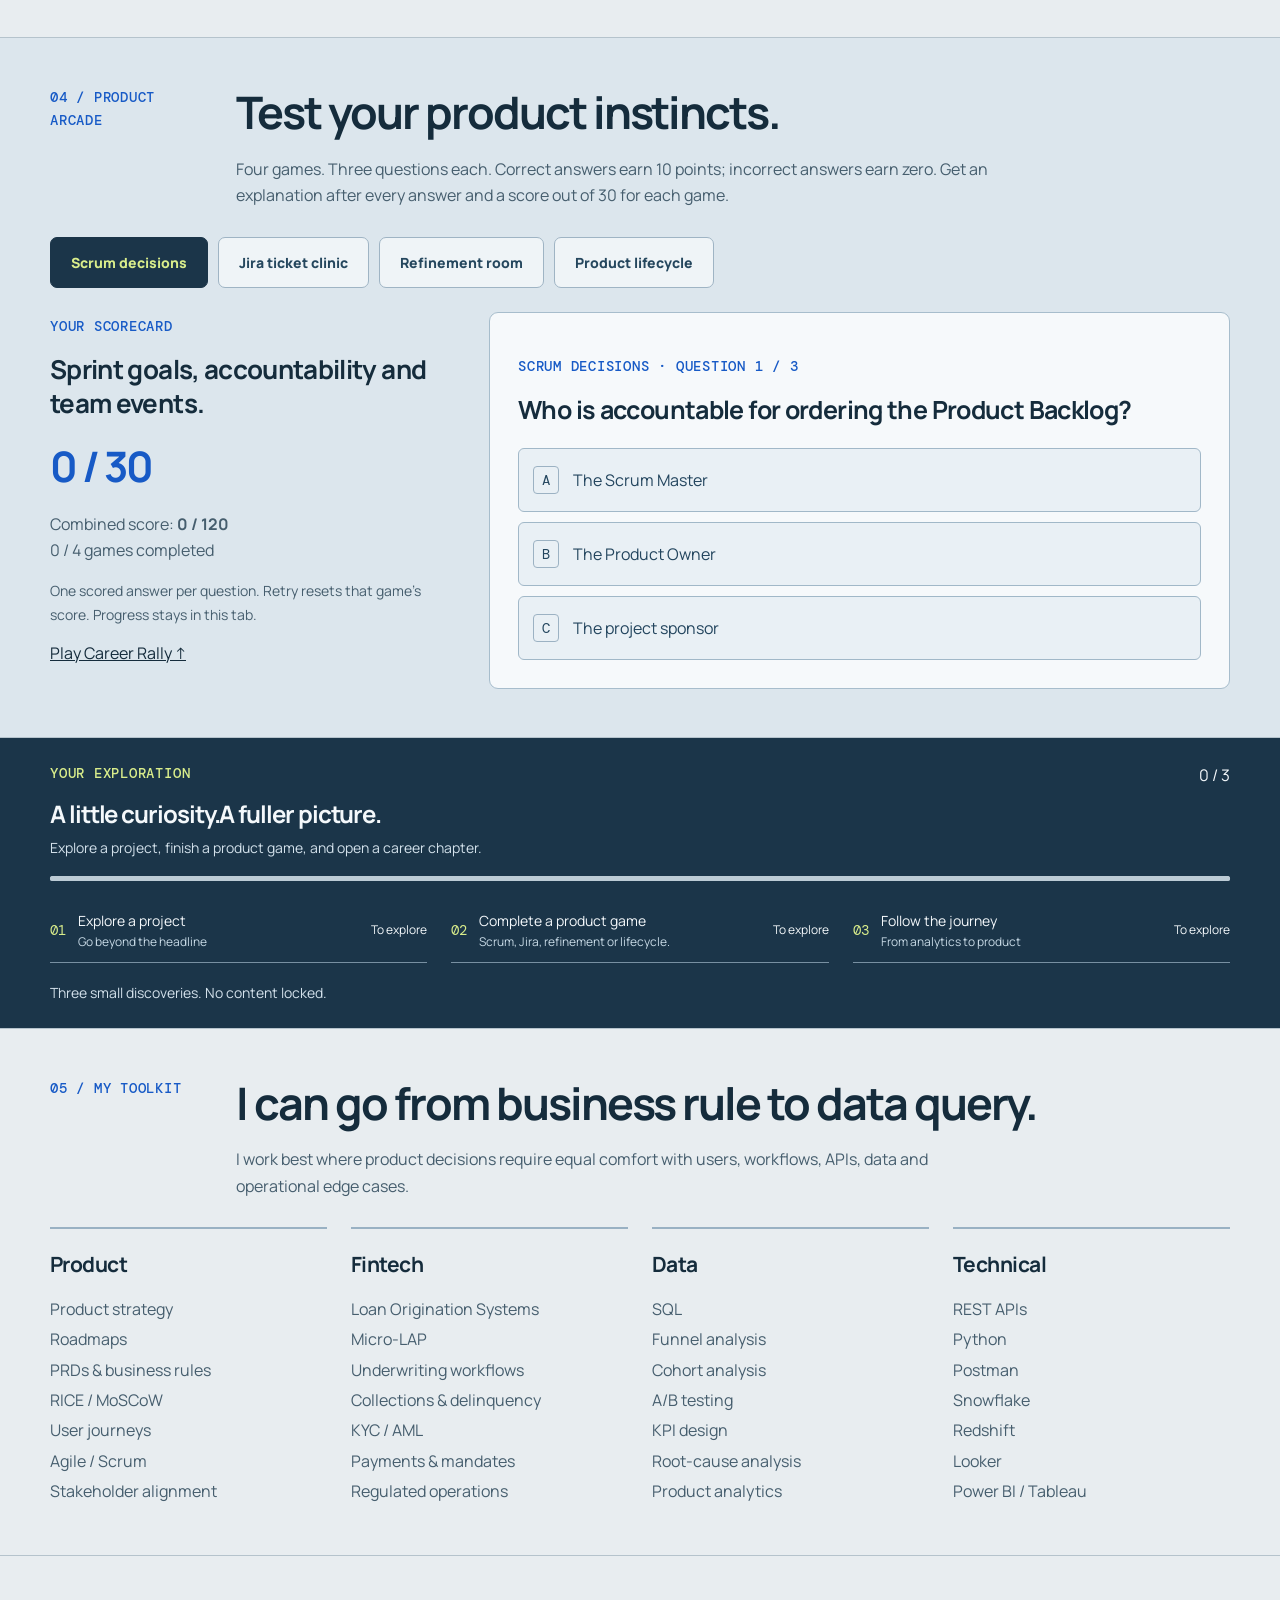
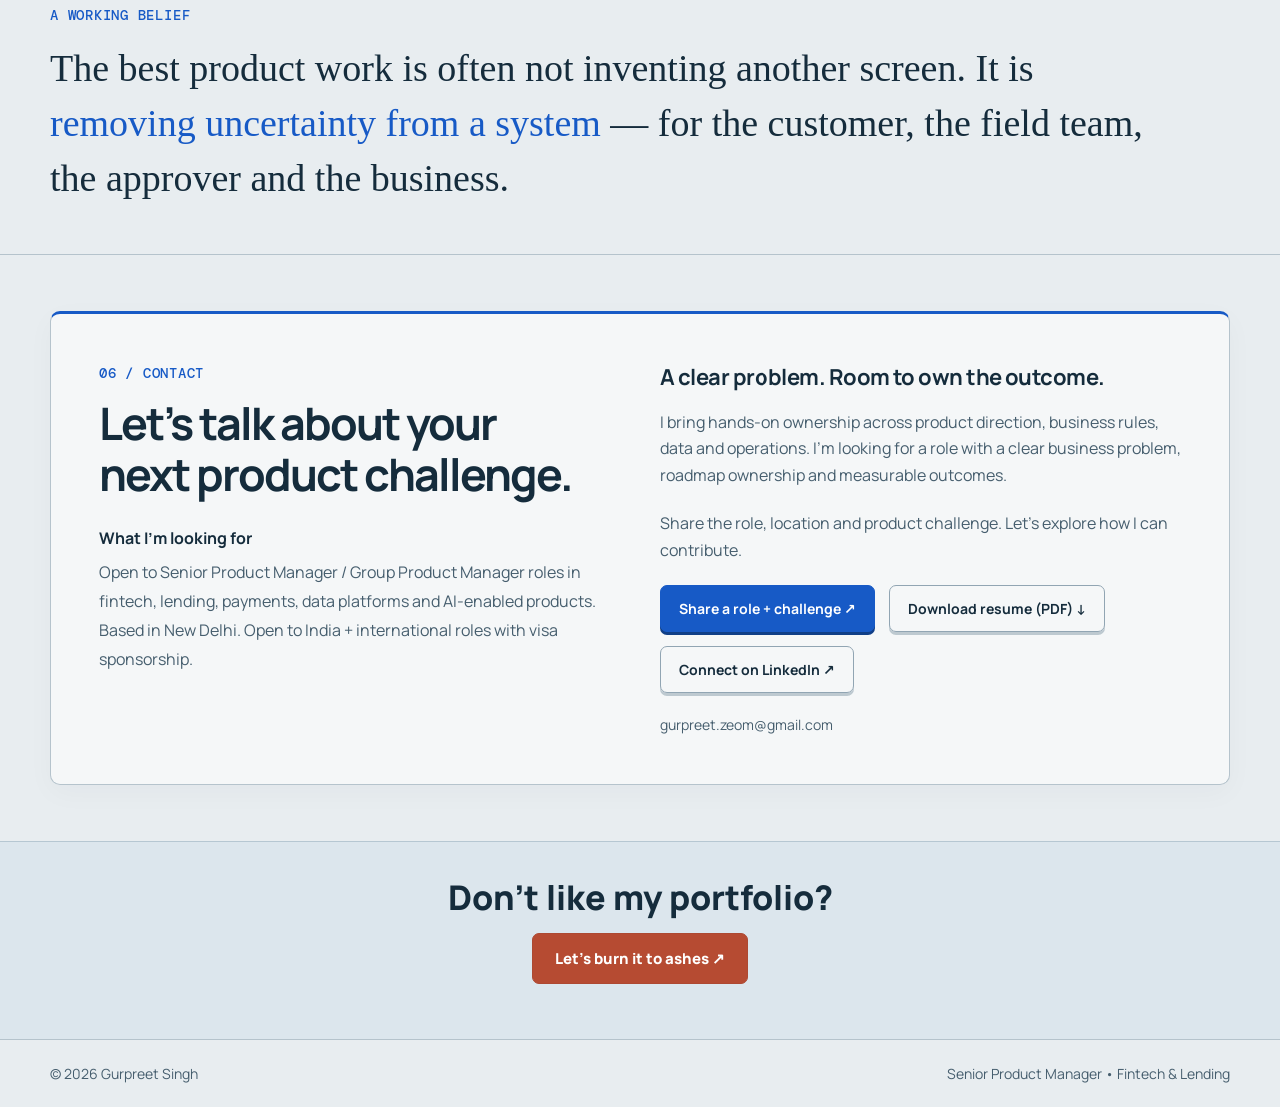
==== commit 76270f3c: "Remove Audit-Review Workbench from portfolio" ====
--- a/index.html
+++ b/index.html
@@ -273,7 +273,7 @@
 <!-- Visual proof: comparison of existing reported values, on the same scale. -->
 <figure class="journey-snapshot" aria-labelledby="snapshot-zomato"><figcaption id="snapshot-zomato"><span class="snapshot-label">Visual proof</span><strong>Chat-to-Order reduction</strong></figcaption><div class="snapshot-comparison"><div class="comparison-row"><span>Before</span><strong>13%</strong><span class="comparison-track" aria-hidden="true"><span class="comparison-bar before"></span></span></div><div class="comparison-row"><span>After</span><strong>6.5%</strong><span class="comparison-track" aria-hidden="true"><span class="comparison-bar after"></span></span></div></div><p class="snapshot-note">Reported result · customer information and internal reporting omitted.</p></figure>
 <details class="case-detail"><summary>Explore the thinking <span aria-hidden="true">＋</span></summary><div class="detail-body"><h4>The product trade-off</h4><p>A lower contact rate matters only if customers can get the information they need. My recommendation focused on routine order-status questions, rather than treating every support chat as avoidable.</p><h4>What I focused on</h4><p>I analysed 12 months of Chat-to-Order support data using SQL and found that over 50% of chats were order-status queries. I proposed self-service to Product; my scope was the analysis and recommendation, with implementation owned by the Product team.</p><h4>How I work</h4><p>I break down the headline metric by contact reason, identify the largest recurring source of friction and turn the finding into a specific recommendation. Following the self-service change, Chat-to-Order fell from 13% to 6.5%.</p></div></details></article>
-</div><aside class="audit-lab-promo" style="margin-top:22px;padding:21px 23px;display:flex;align-items:center;justify-content:space-between;gap:20px;flex-wrap:wrap;background:#e0e9ef;border:1px solid #afbfca;border-left:4px solid #175ac6;border-radius:9px"><div><div class="kicker">Interactive product prototype</div><h3 style="font-size:22px;line-height:1.25;margin:6px 0 5px">Step inside an Audit-Review Workbench</h3><p style="font-size:15px;color:#465e6e;margin:0;max-width:720px">Explore a fictional loan case, verify checklist sections, route queries, simulate a Credit sendback and inspect the audit trail. The demo also makes unresolved policy choices visible.</p></div><a class="btn primary" href="/audit-review/" style="white-space:nowrap">Open the workbench ↗</a></aside></div></section>
+</div></div></section>
 <section id="experience" class="career-chapters-section"><div class="wrap"><div class="career-heading"><div><div class="kicker">02 / Career Rally</div><h2>Every chapter changed<br>how I build.</h2><p>Customer service → leadership → analytics → product.</p></div><button type="button" class="btn" id="timeline-toggle" aria-pressed="false" hidden>Read full timeline</button></div><div class="rally-shell" id="rally-shell" tabindex="0" aria-label="Career Rally driving game" aria-describedby="rally-help">
 <div class="rally-top"><strong>CAREER RALLY <span> / 2014 → NOW</span></strong><span id="rally-count">0 / 6 skills</span></div>
 <div class="rally-track" id="rally-track" aria-hidden="true"><svg viewBox="0 0 1200 255" preserveAspectRatio="none"><path class="road-border"/><path class="road"/><path class="road-line"/></svg><div class="kart" id="kart"><span class="kart-icon">🏎️</span></div></div>
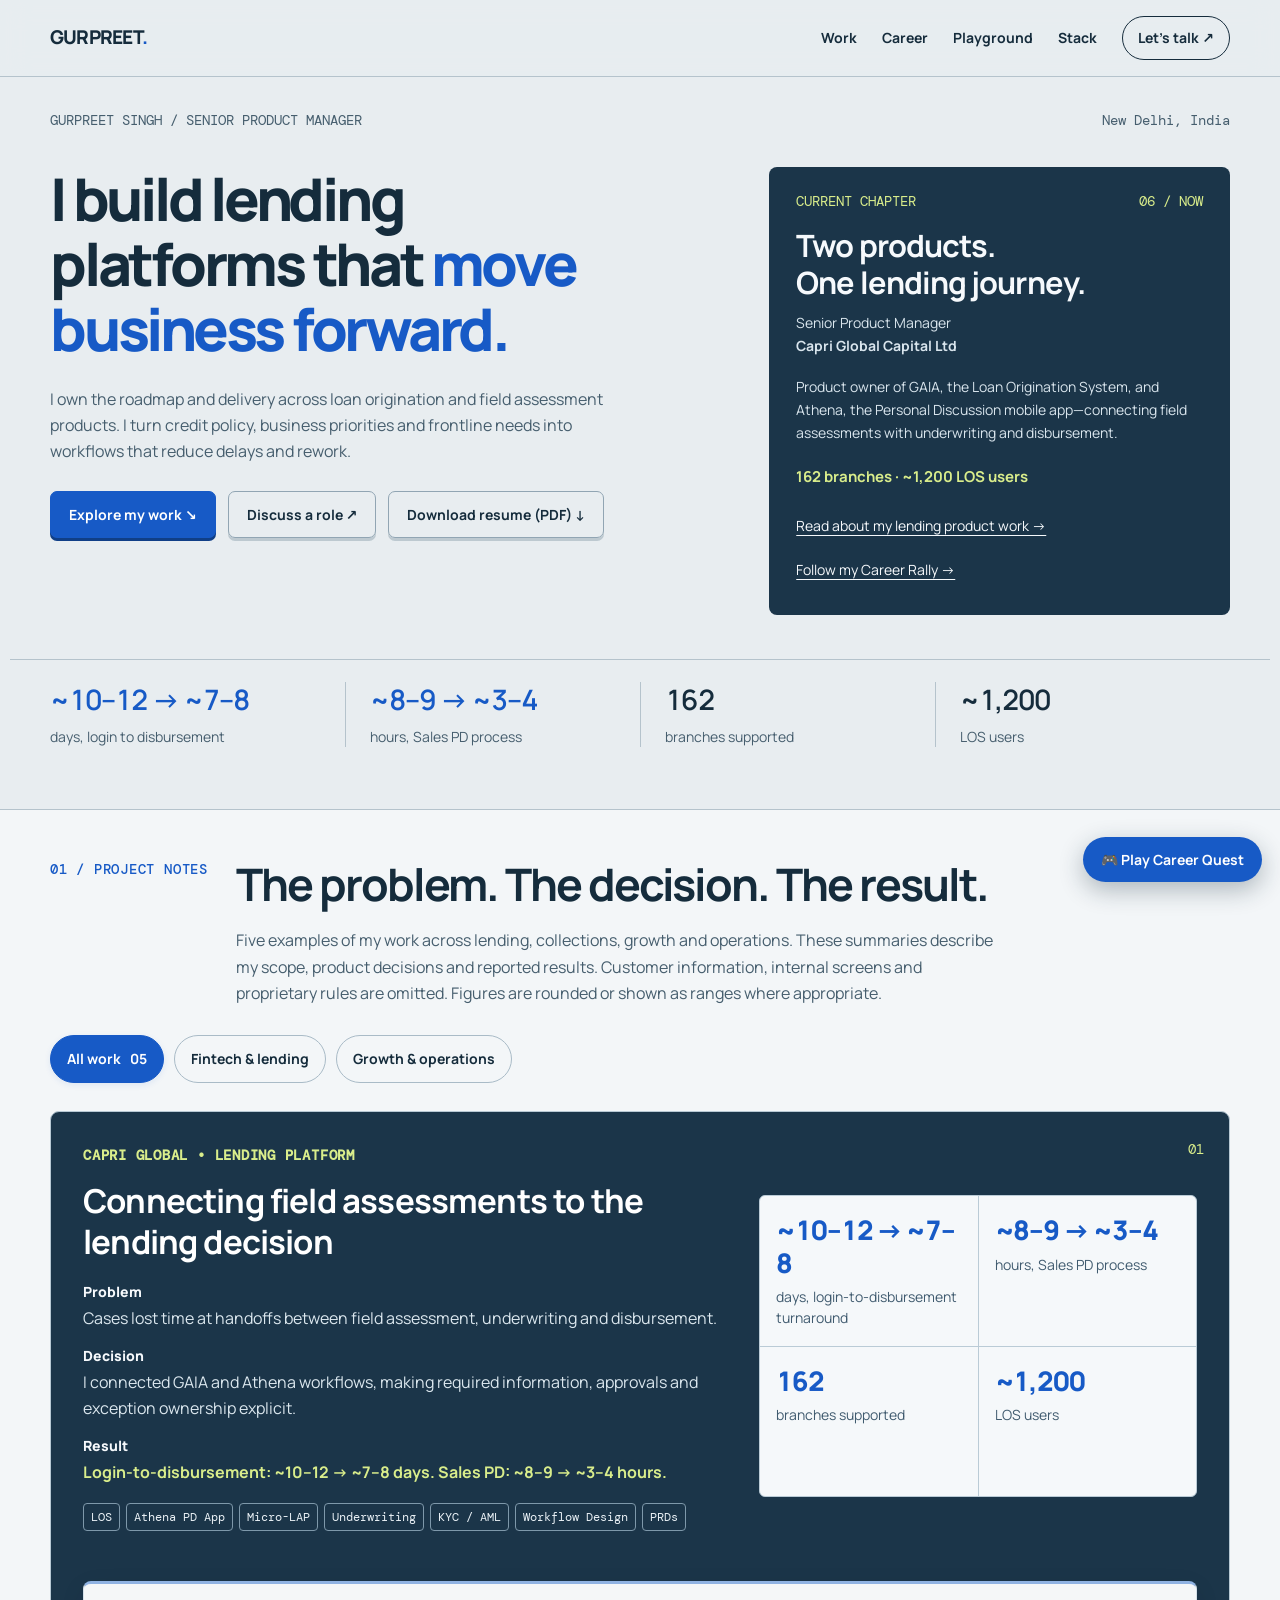
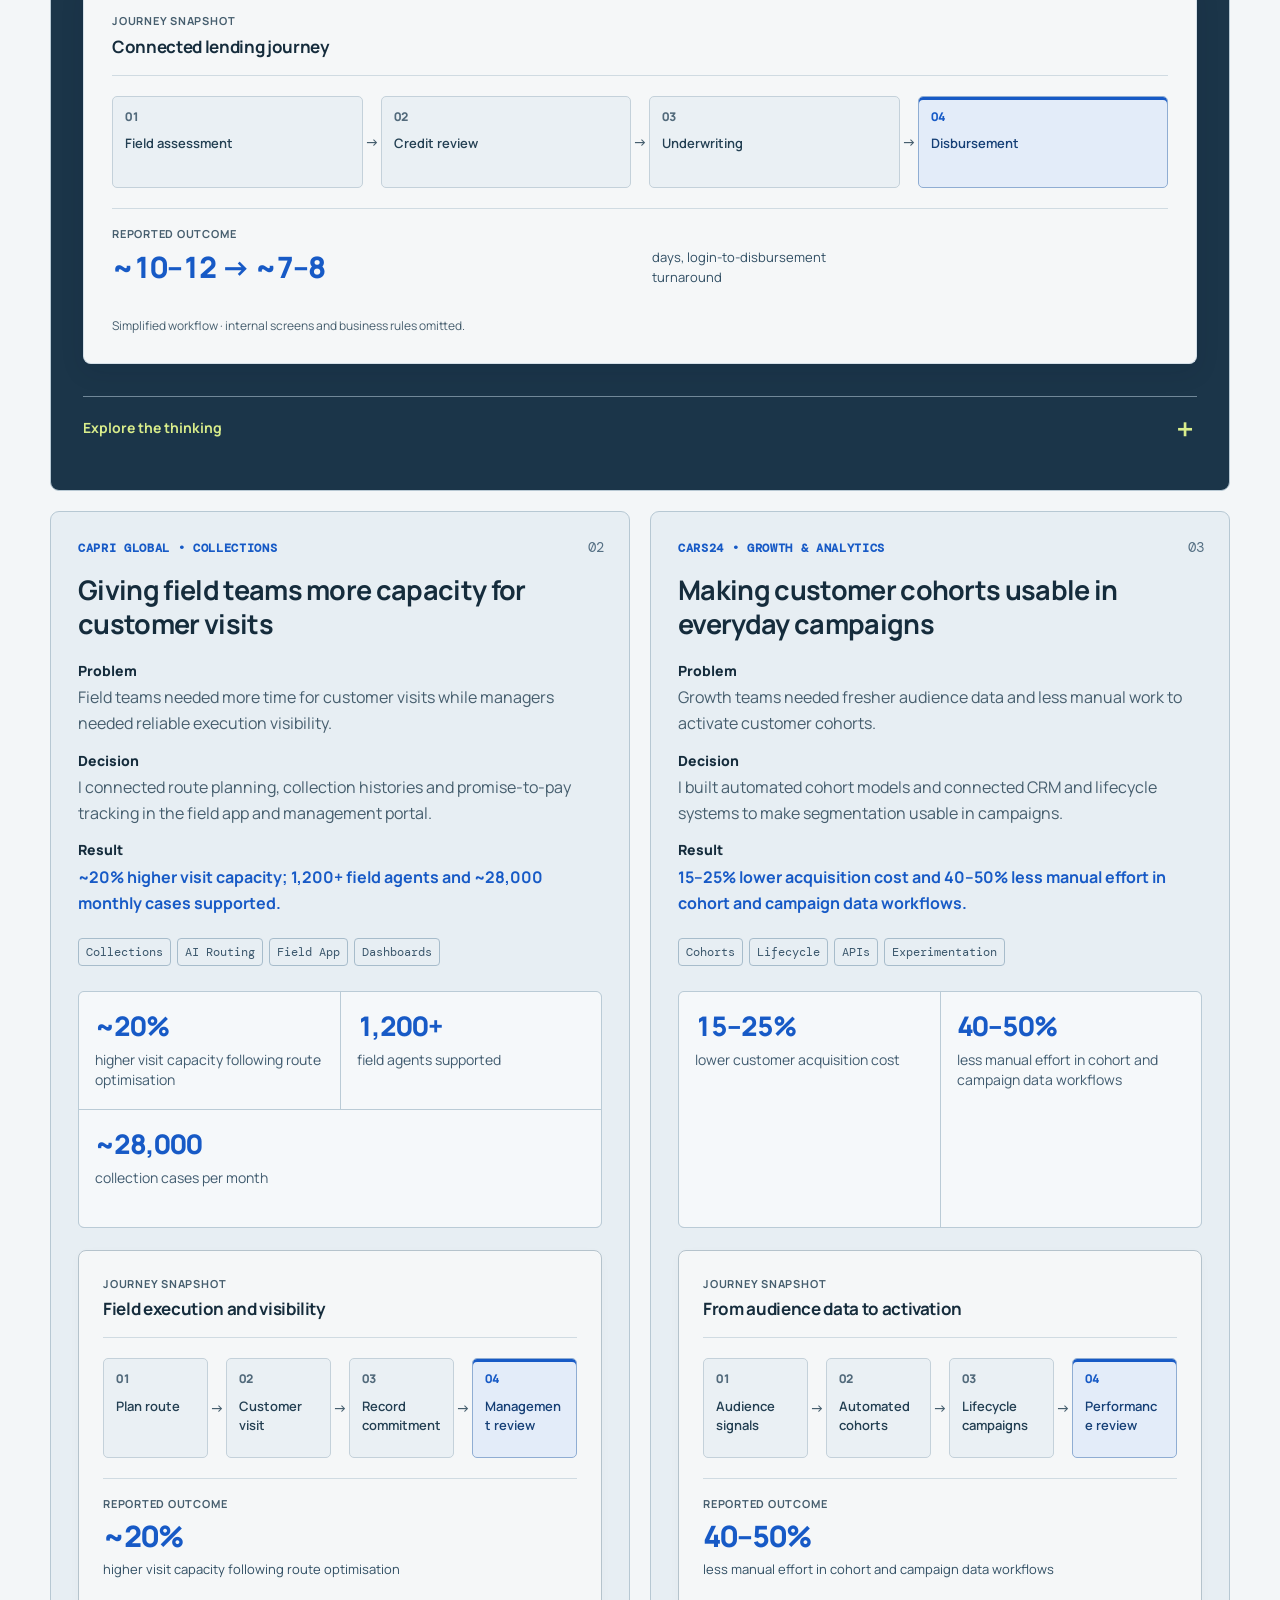
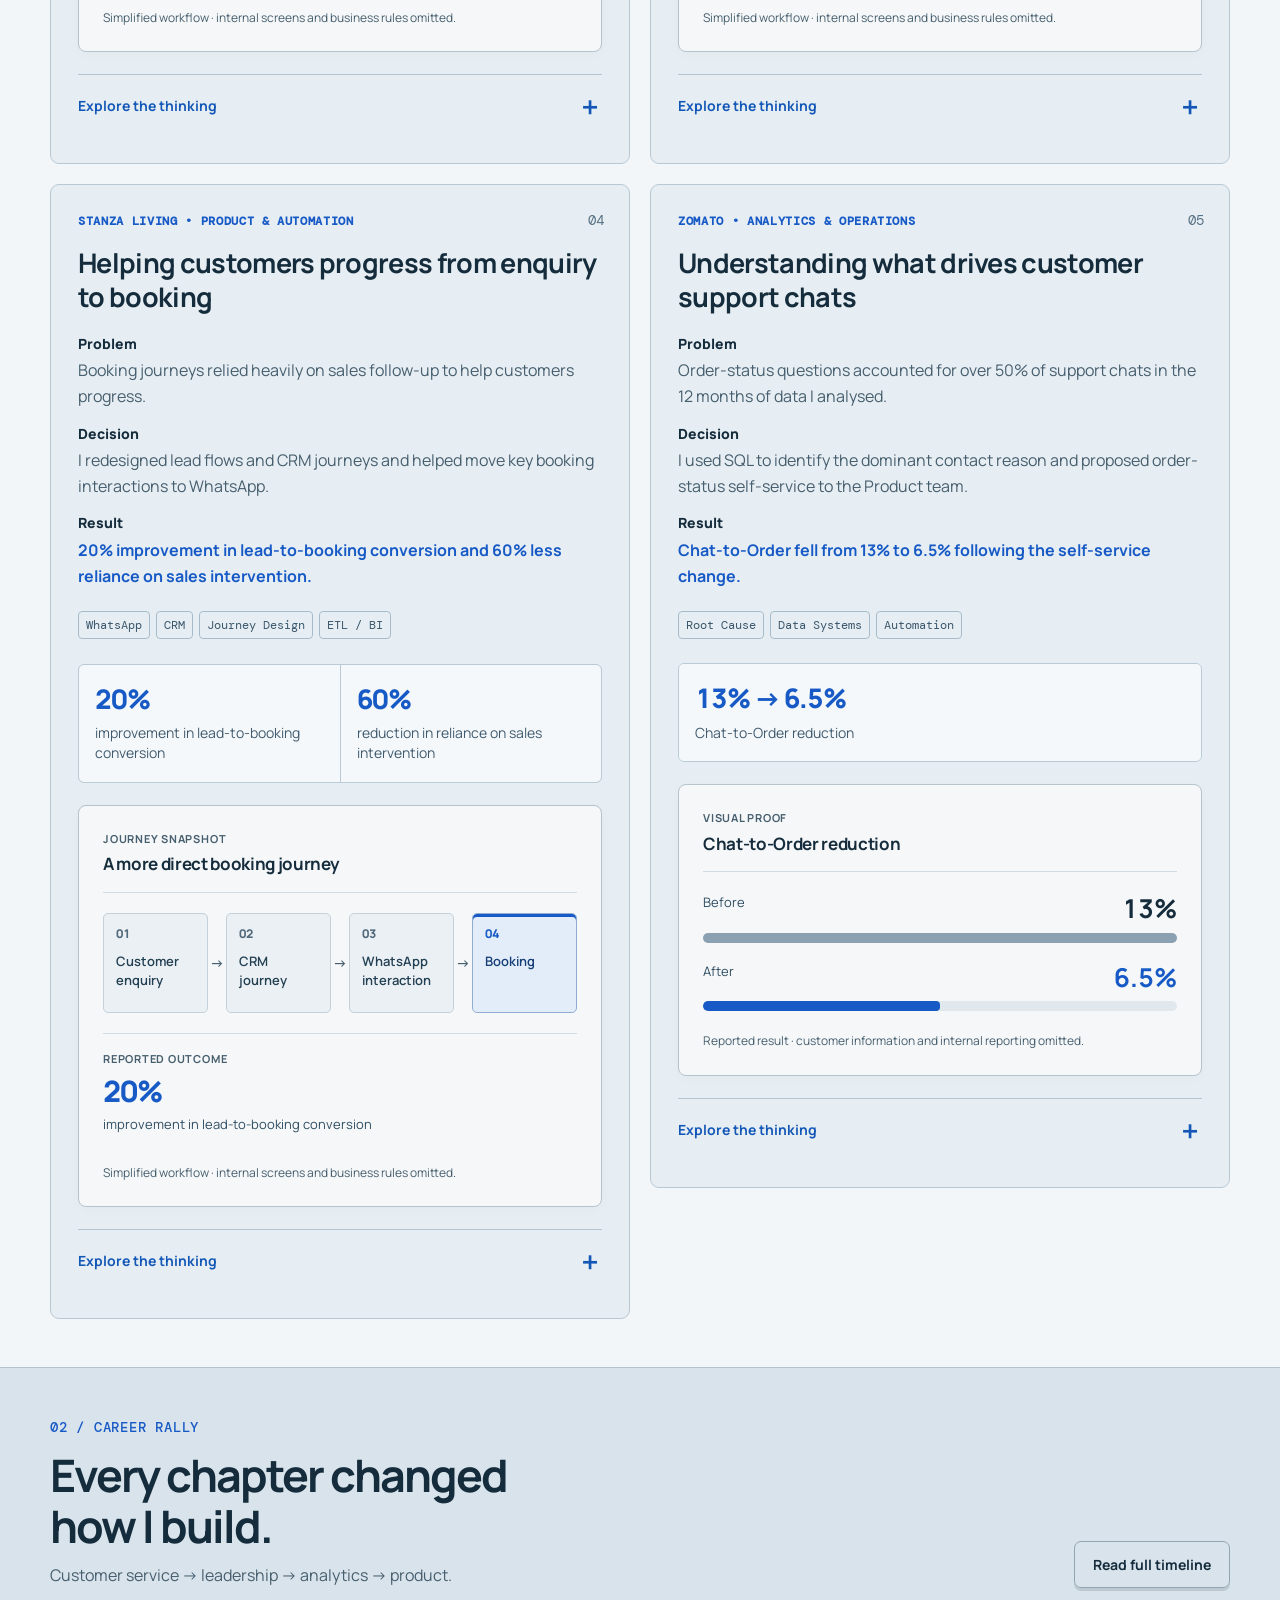
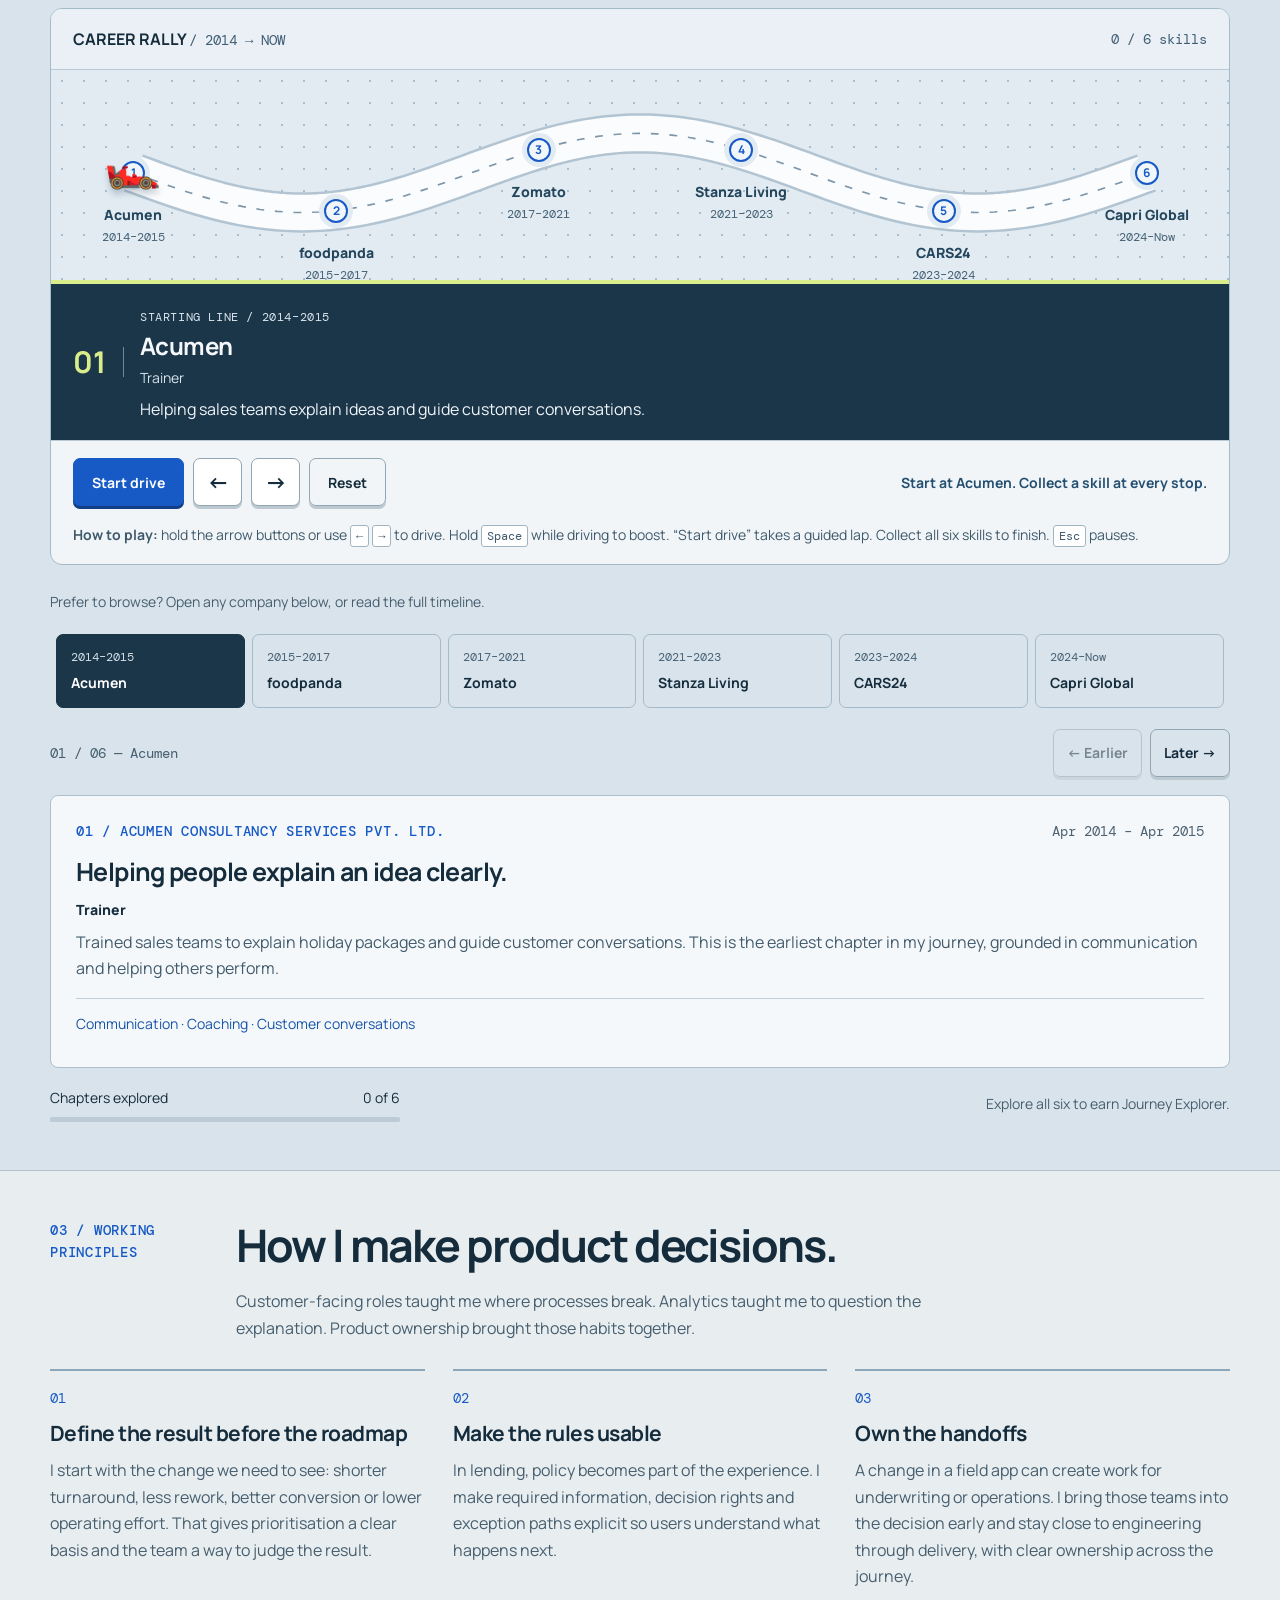
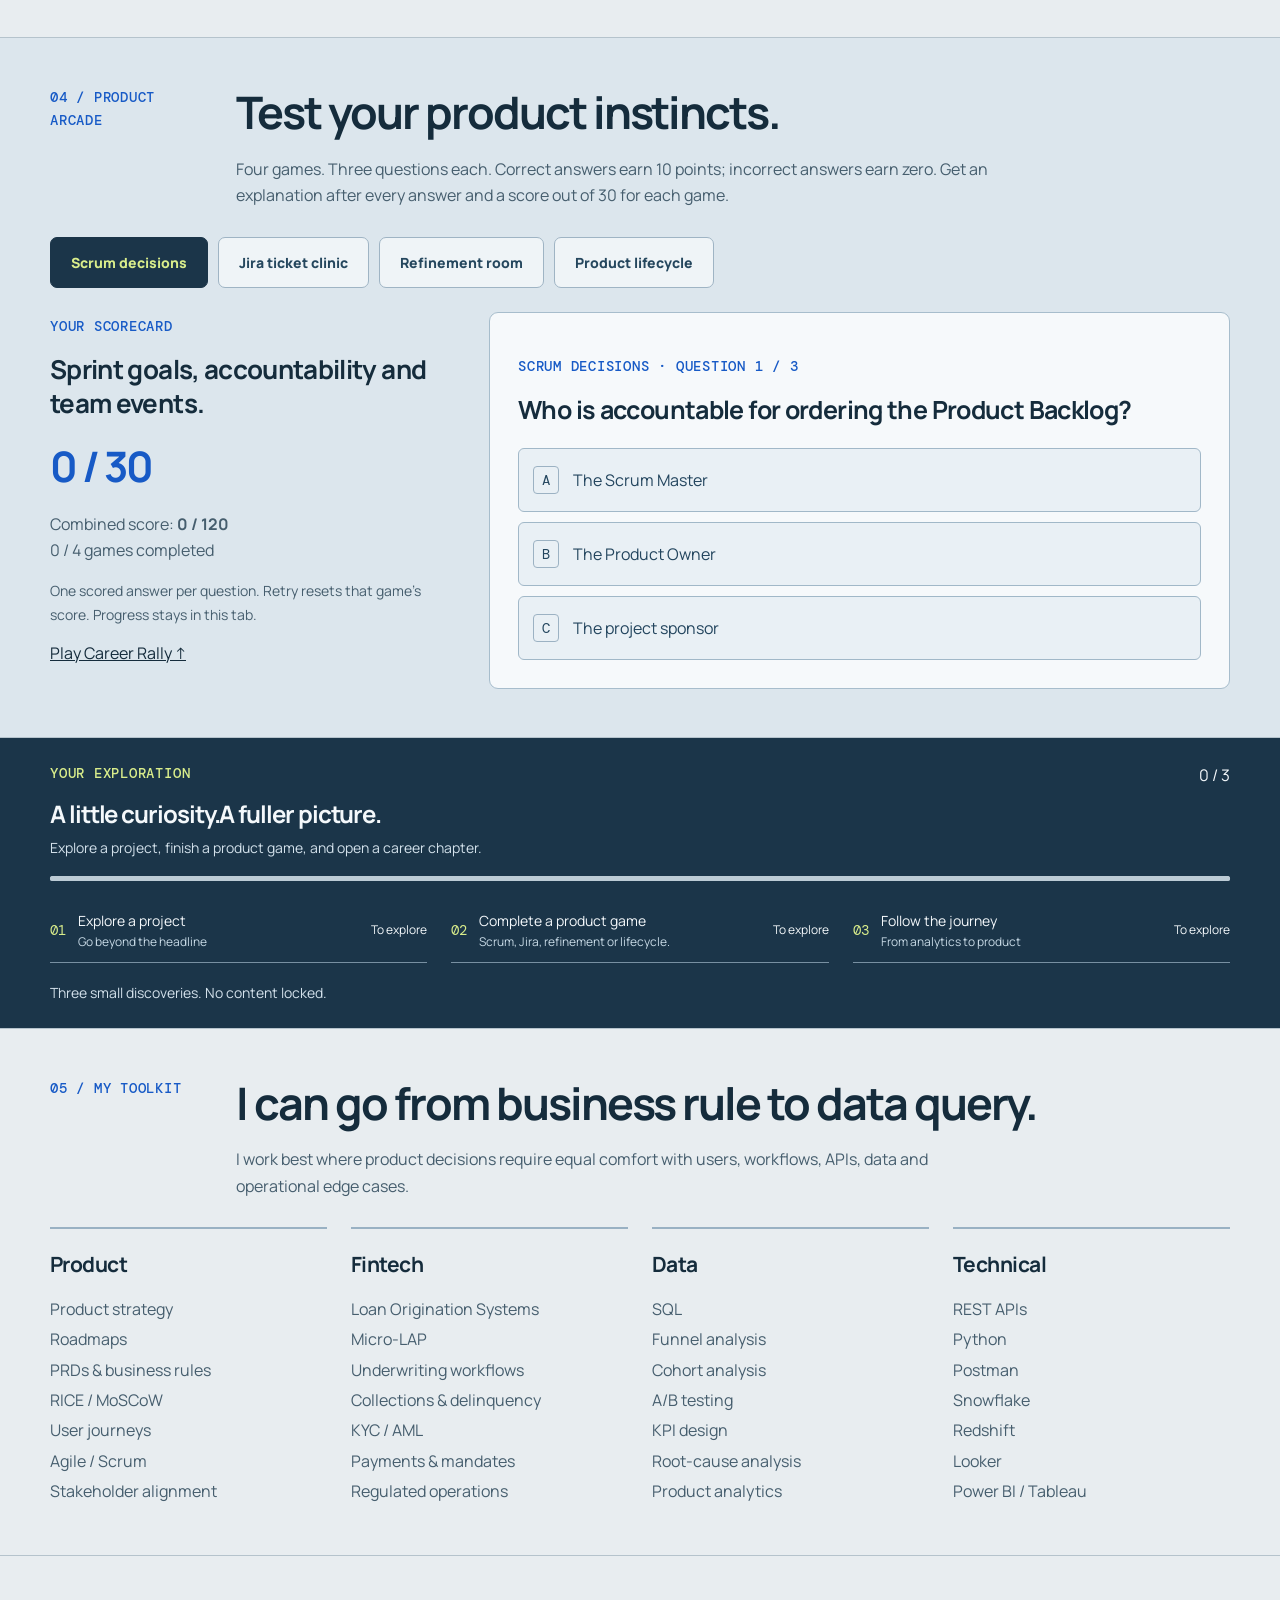
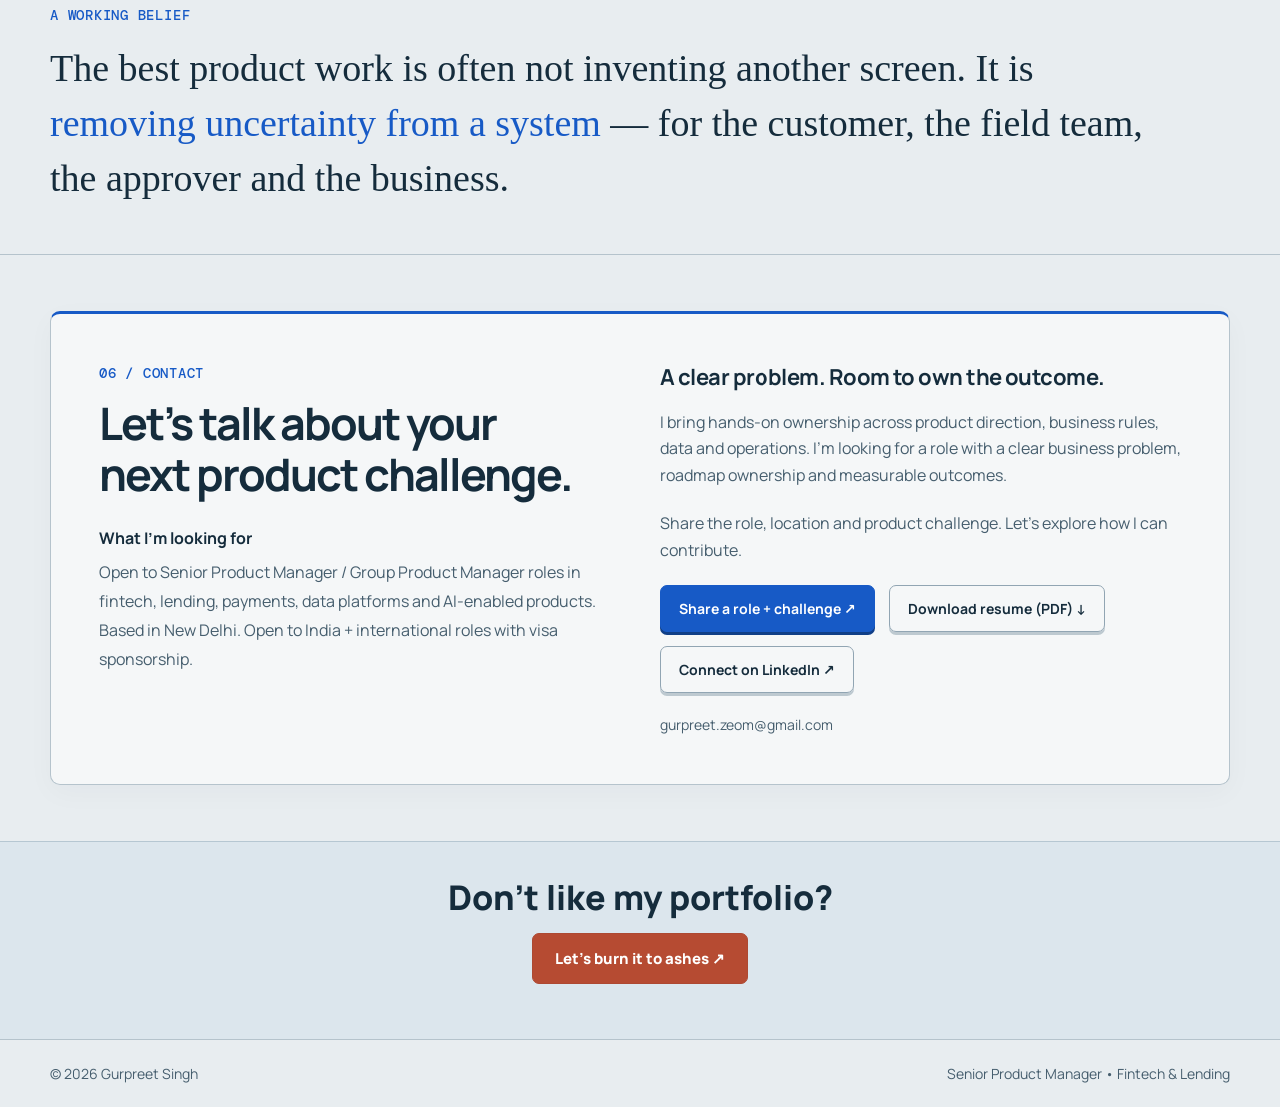
==== commit 76813d22: "Link playable career quest from portfolio" ====
--- a/index.html
+++ b/index.html
@@ -74,6 +74,16 @@
 /* Keep the shorter Zomato card at its natural height instead of stretching it to Stanza. */
 .grid>.case.case-compact:not(.featured){min-height:0}
 .grid>.case.case-compact:not(.featured)>.metrics{margin-top:0;min-height:0}
+
+/* October 2026 UI polish: keyboard, reading comfort, responsive controls */
+:where(a,button,summary,input,textarea,select):focus-visible{outline:3px solid #175ac6;outline-offset:4px}
+:where(.btn,.filter,.arcade-tab,.choice,.career-stop){transition-duration:.16s}
+:where(.btn,.filter,.arcade-tab,.choice,.career-stop):focus-visible{box-shadow:0 0 0 5px #175ac625}
+.case,.game-card,.desk-note{min-width:0}
+.case p,.detail-body p,.hero-description{overflow-wrap:break-word}
+@media(max-width:760px){.wrap{padding-left:clamp(16px,4vw,28px);padding-right:clamp(16px,4vw,28px)}.hero-thesis{line-height:1.28}.cta .btn{min-height:48px}.career-rail{scroll-padding-inline:16px}.career-stop{flex-basis:165px}.rally-hud{flex-wrap:wrap}.drive-controls button{min-width:46px;min-height:46px}.case{padding:clamp(18px,4vw,26px)}.game-card{padding:clamp(18px,4vw,28px)}}
+@media(max-width:420px){.cta{display:grid;grid-template-columns:1fr}.cta .btn{width:100%}.work-filters{gap:7px}.filter{padding:10px 13px}.arcade-tab{min-height:48px}.choice{min-height:58px}}
+@media(prefers-reduced-motion:reduce){html{scroll-behavior:auto!important}*,*::before,*::after{animation-duration:.01ms!important;animation-iteration-count:1!important;transition-duration:.01ms!important;scroll-behavior:auto!important}}
 </style><style>
 .hero-senior{padding:32px 0 44px}.hero-senior .intro-line{flex-wrap:wrap}.hero-senior .hero-grid{grid-template-columns:minmax(0,1.45fr) minmax(0,1fr);align-items:start;gap:clamp(28px,4vw,56px);padding-top:36px}.hero-senior .hero-headline{max-width:14ch;margin:0 0 24px;font-size:clamp(38px,4.6vw,64px);line-height:1.08;letter-spacing:-.055em;text-wrap:balance}.hero-senior .hero-description{max-width:56ch;margin-bottom:26px}.hero-senior .desk-note h2{font-size:clamp(25px,2.4vw,31px);line-height:1.2}.hero-senior .chapter-scale{margin:20px 0 14px;color:var(--lime);font-size:15px;font-weight:700}.hero-senior .chapter-link{display:inline-flex;align-items:center;min-height:44px;color:#f6f9fc;font-size:14px;text-underline-offset:4px}.statbar .stat b{font-size:clamp(21px,2.2vw,29px)}.contact-senior>div{min-width:0}.contact-senior h2{max-width:15ch;text-wrap:balance}.contact-senior .contact-address{margin:22px 0 12px;overflow-wrap:anywhere}.contact-senior .contact-prompt{margin-bottom:0;font-size:14px}.metric b{font-size:clamp(21px,2.2vw,27px)}.metrics .metric:last-child:nth-child(odd){grid-column:1/-1}.case .case-result{margin-top:auto;padding:16px;background:var(--panel);border:1px solid var(--line);border-radius:6px}
 @media(max-width:760px){.hero-senior .hero-grid{grid-template-columns:1fr;padding-top:26px}.contact-senior{grid-template-columns:1fr;gap:24px}}
@@ -538,6 +548,7 @@
  alignClosedCards();
 })();
 </script>
-<link rel="stylesheet" href="assets/portfolio-destruction.css?v=11">
-<script defer src="assets/portfolio-destruction.js?v=14"></script>
+<div style="position:fixed;bottom:18px;right:18px;z-index:19"><a href="/career-quest.html" style="display:inline-flex;align-items:center;gap:8px;padding:13px 18px;border-radius:30px;background:#175ac6;color:#fff;font:700 14px Manrope,sans-serif;text-decoration:none;box-shadow:0 8px 25px #152c3c50">🎮 Play Career Quest</a></div>
+<link rel="stylesheet" href="assets/portfolio-destruction.css?v=12">
+<script defer src="assets/portfolio-destruction.js?v=15"></script>
 </body></html>
--- a/assets/portfolio-destruction.css
+++ b/assets/portfolio-destruction.css
@@ -46,3 +46,7 @@
 .destruction-impact-fire{animation-duration:1.95s}
 .destruction-impact-fire::after{content:'';position:absolute;inset:7%;border-radius:42% 58% 49% 51%;background:radial-gradient(circle at 18% 70%,#ffdc66 0 2px,transparent 4px),radial-gradient(circle at 75% 24%,#ff9d29 0 3px,transparent 6px),radial-gradient(circle at 82% 76%,#e34b1d 0 2px,transparent 5px),radial-gradient(circle at 36% 15%,#ffd466 0 2px,transparent 5px);filter:drop-shadow(0 0 5px #fa752d);animation:ember-pulse .35s ease-in-out infinite alternate;pointer-events:none}
 @media(prefers-reduced-motion:reduce){.destruction-impact-fire .destruction-flame,.destruction-impact-fire .destruction-smoke,.destruction-impact-fire::before{animation-duration:.2s!important;animation-iteration-count:1!important}}
+
+.gravity-controls{display:flex;gap:5px;flex-wrap:wrap}.gravity-controls button[aria-pressed="true"]{background:#e9f1fa;color:#152c3c}.gravity-moon main,.gravity-moon header{cursor:default;touch-action:auto}.gravity-sun main,.gravity-sun header{cursor:default;touch-action:auto}.gravity-moon.destruction-active main,.gravity-moon.destruction-active header,.gravity-sun.destruction-active main,.gravity-sun.destruction-active header{cursor:default;touch-action:auto}
+@media(max-width:950px){.gravity-controls{justify-content:flex-end}}
+@media(max-width:620px){.gravity-controls{gap:3px}.gravity-controls button{padding:7px;font-size:10px}}
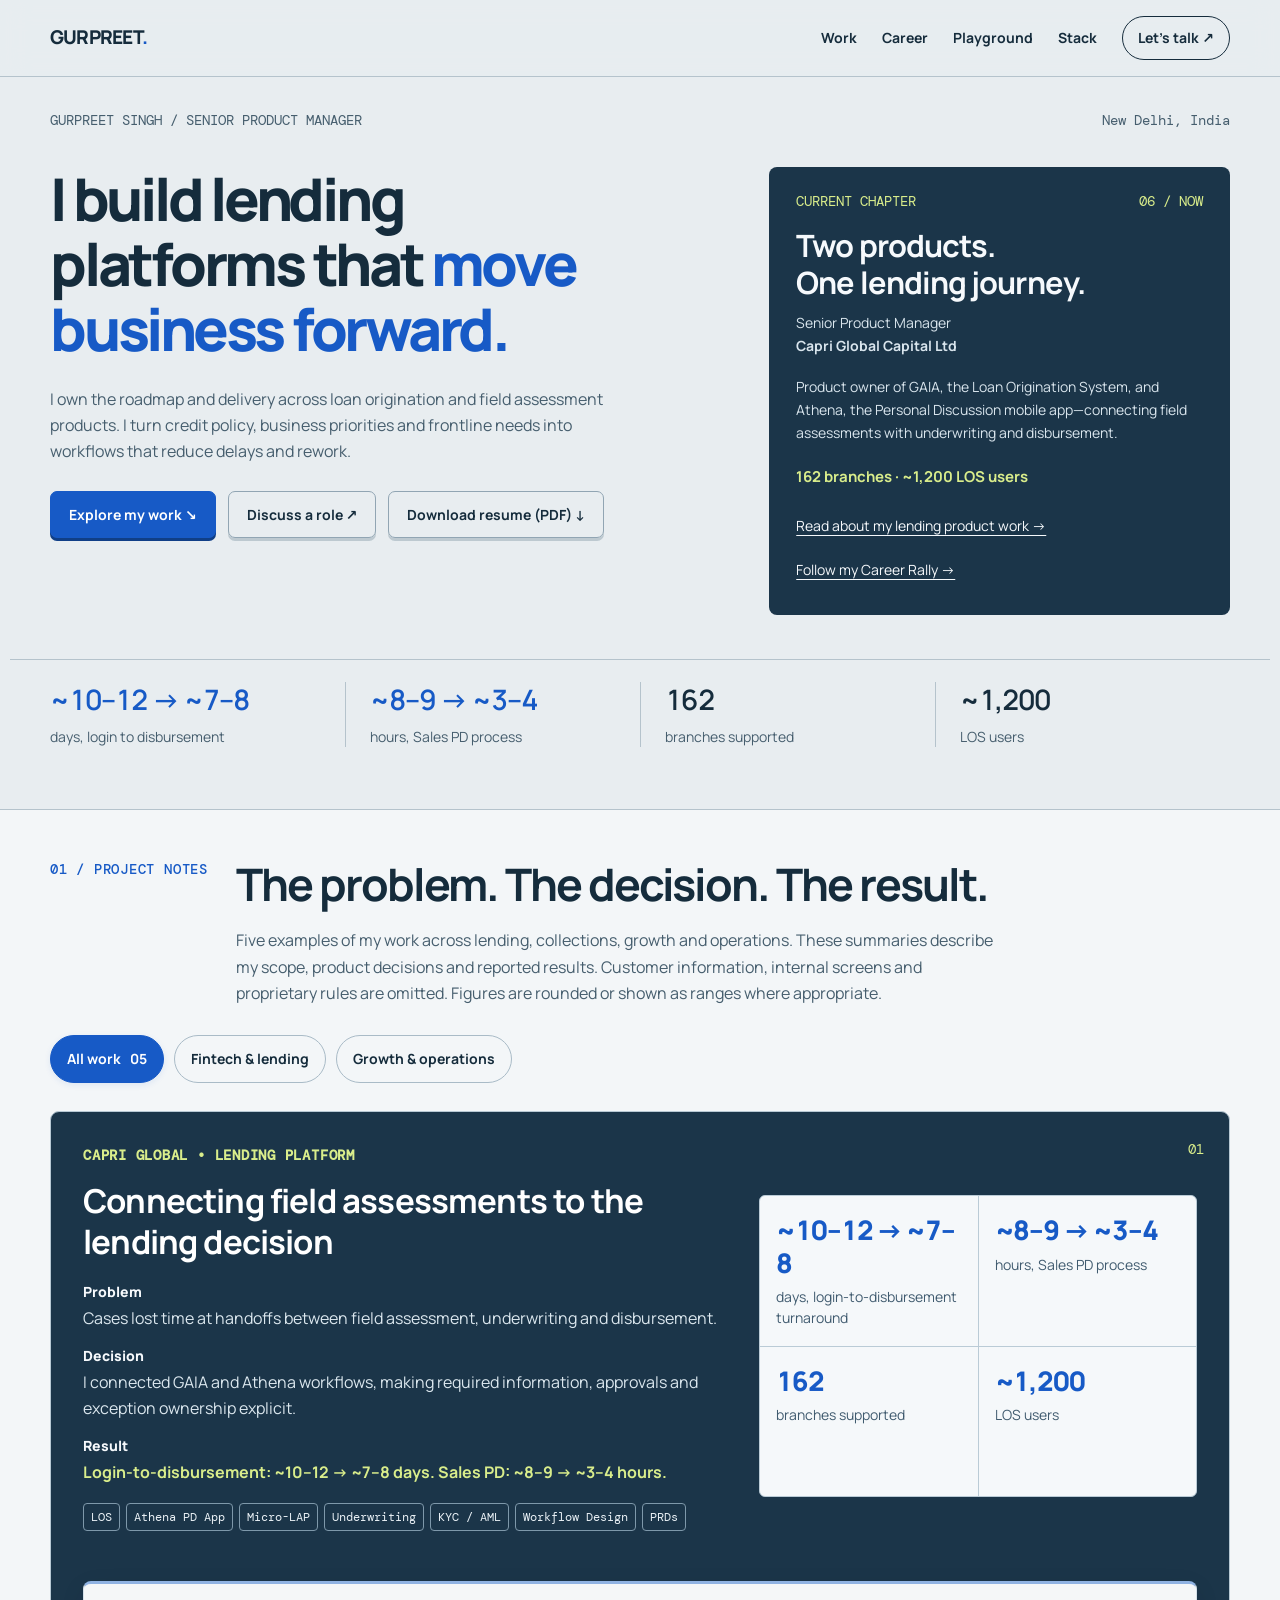
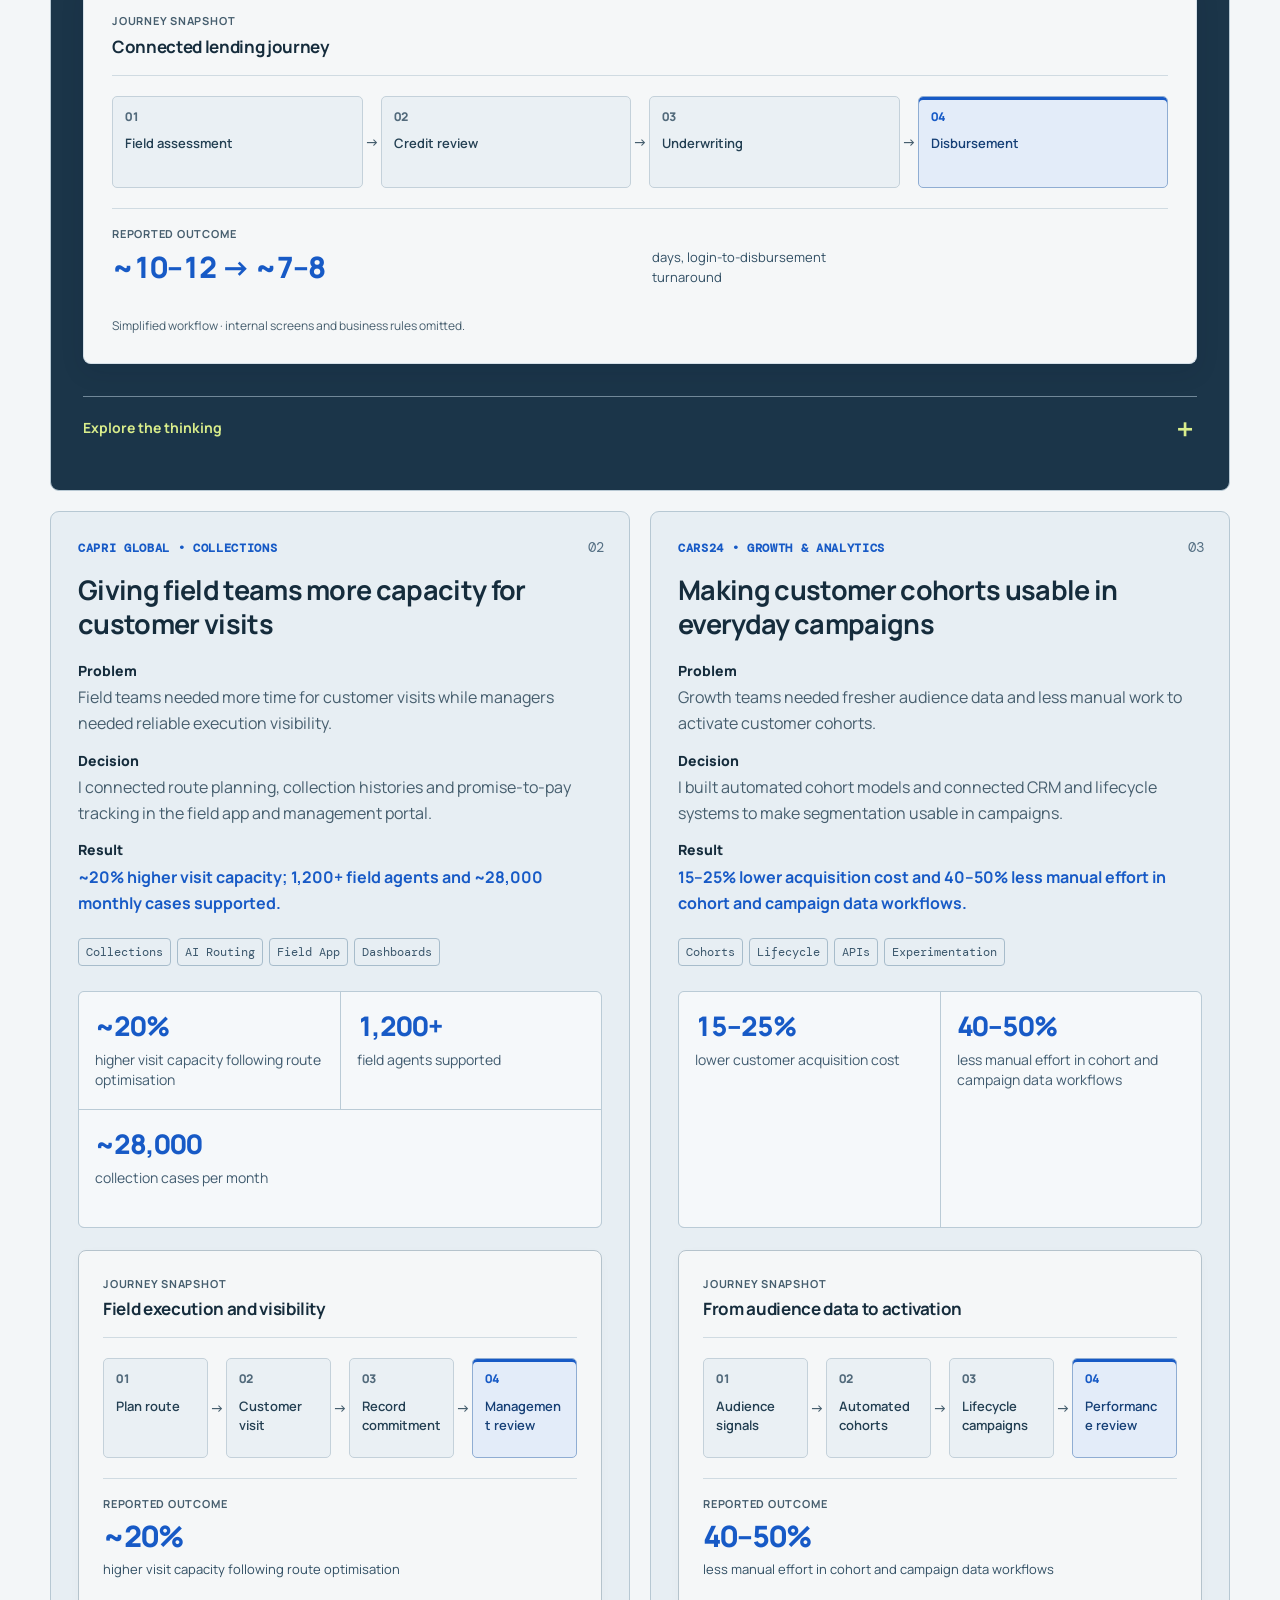
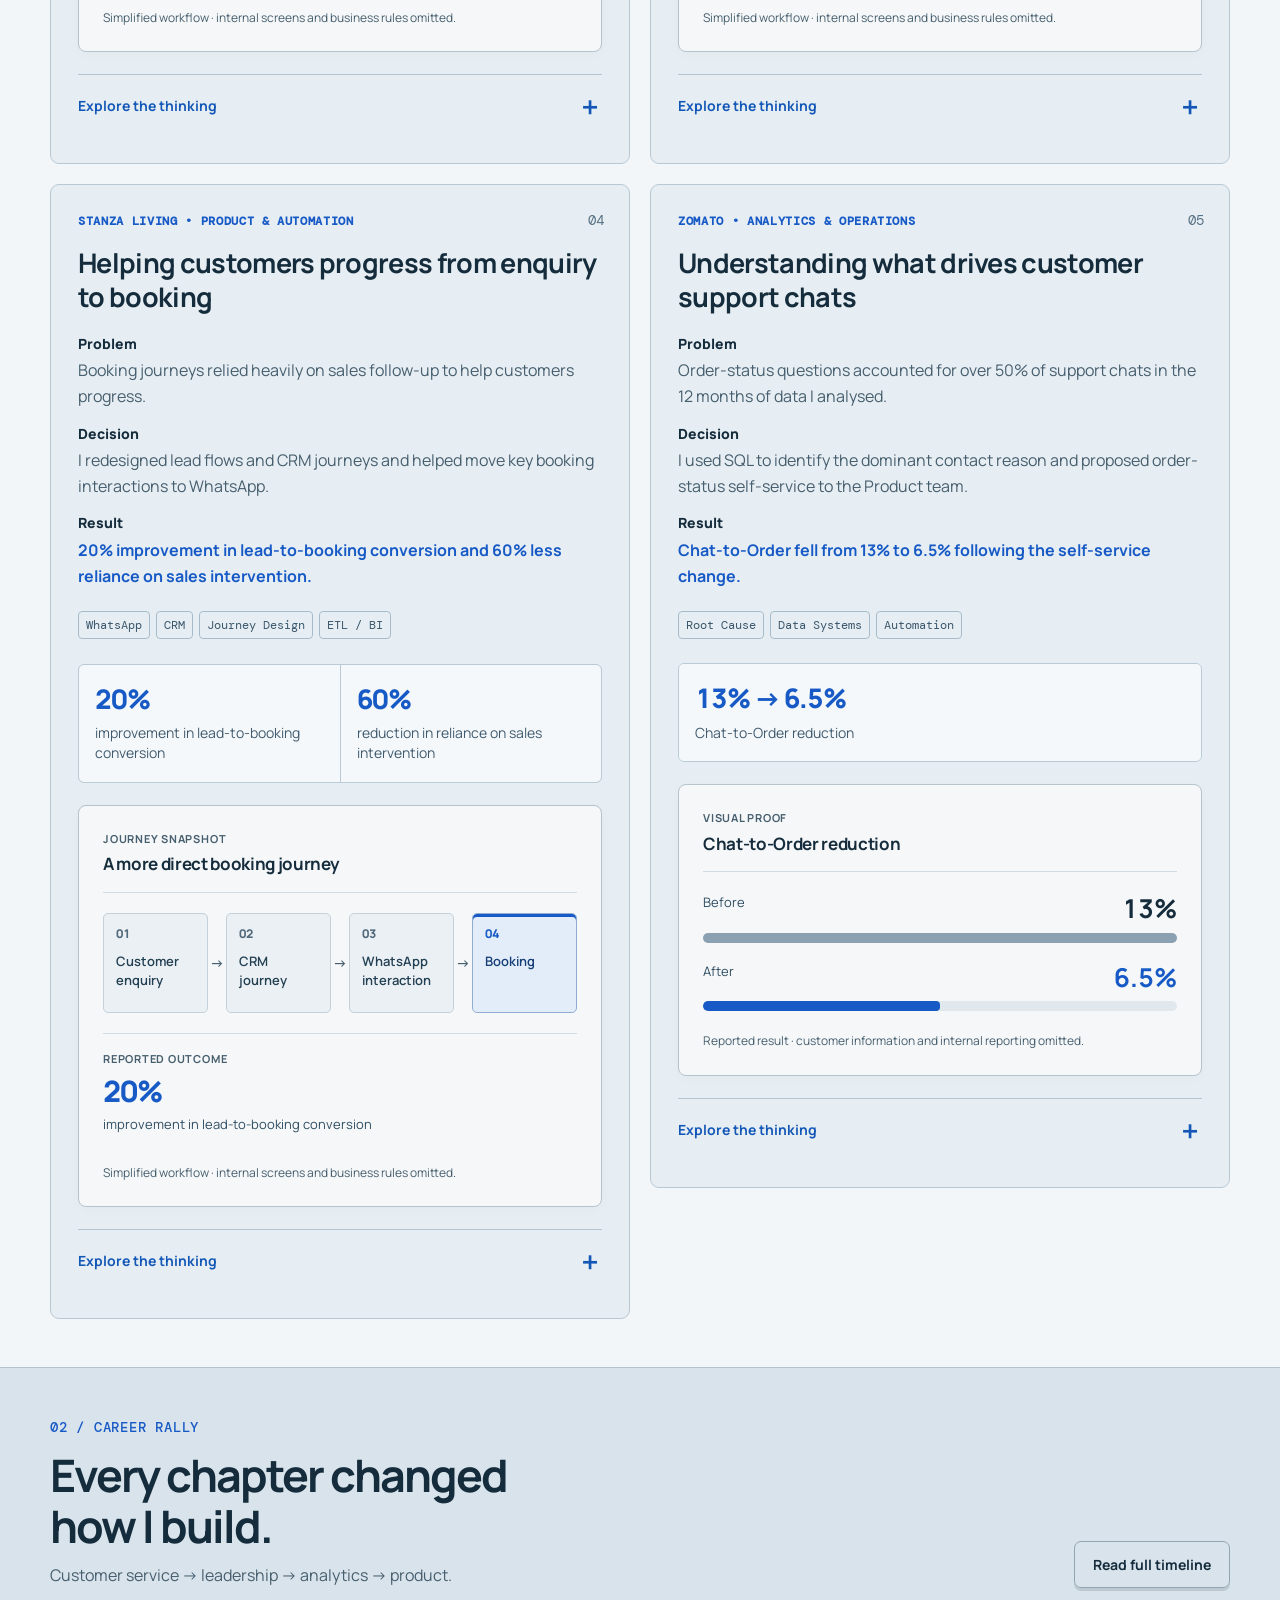
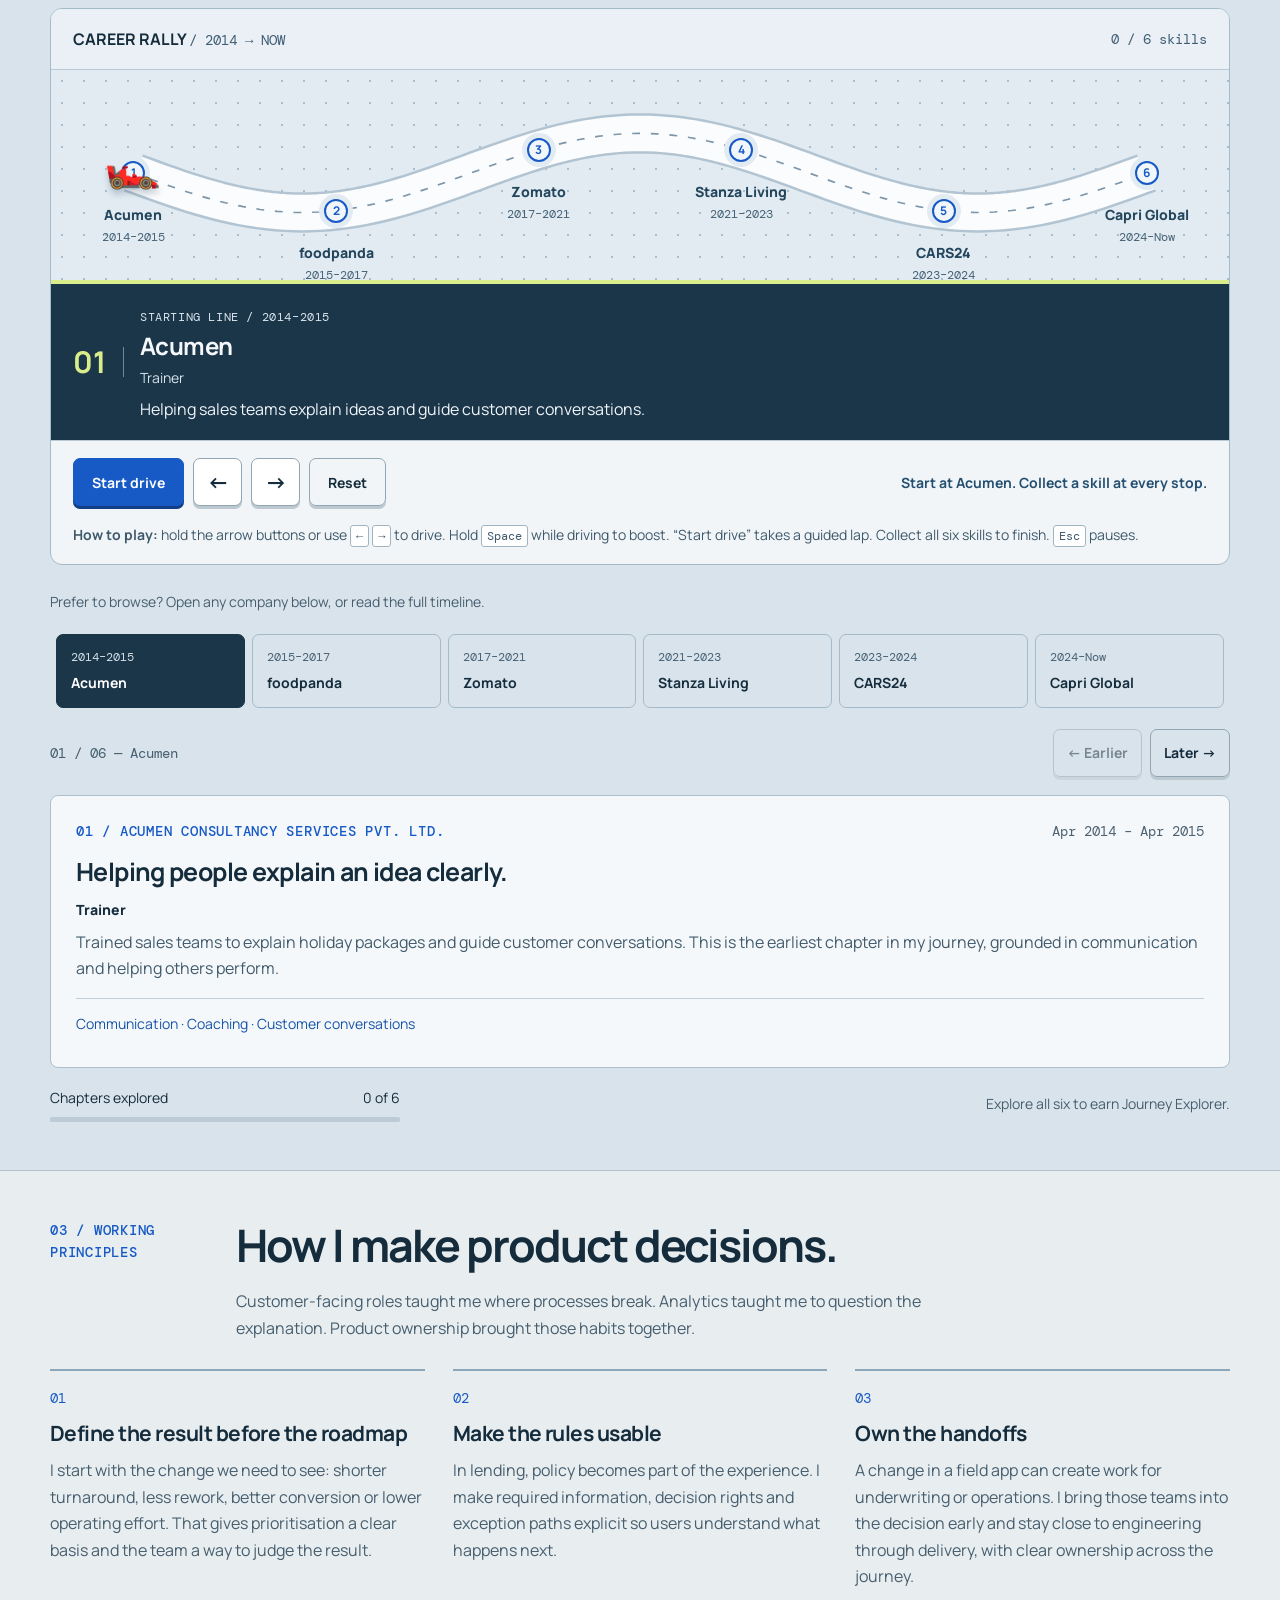
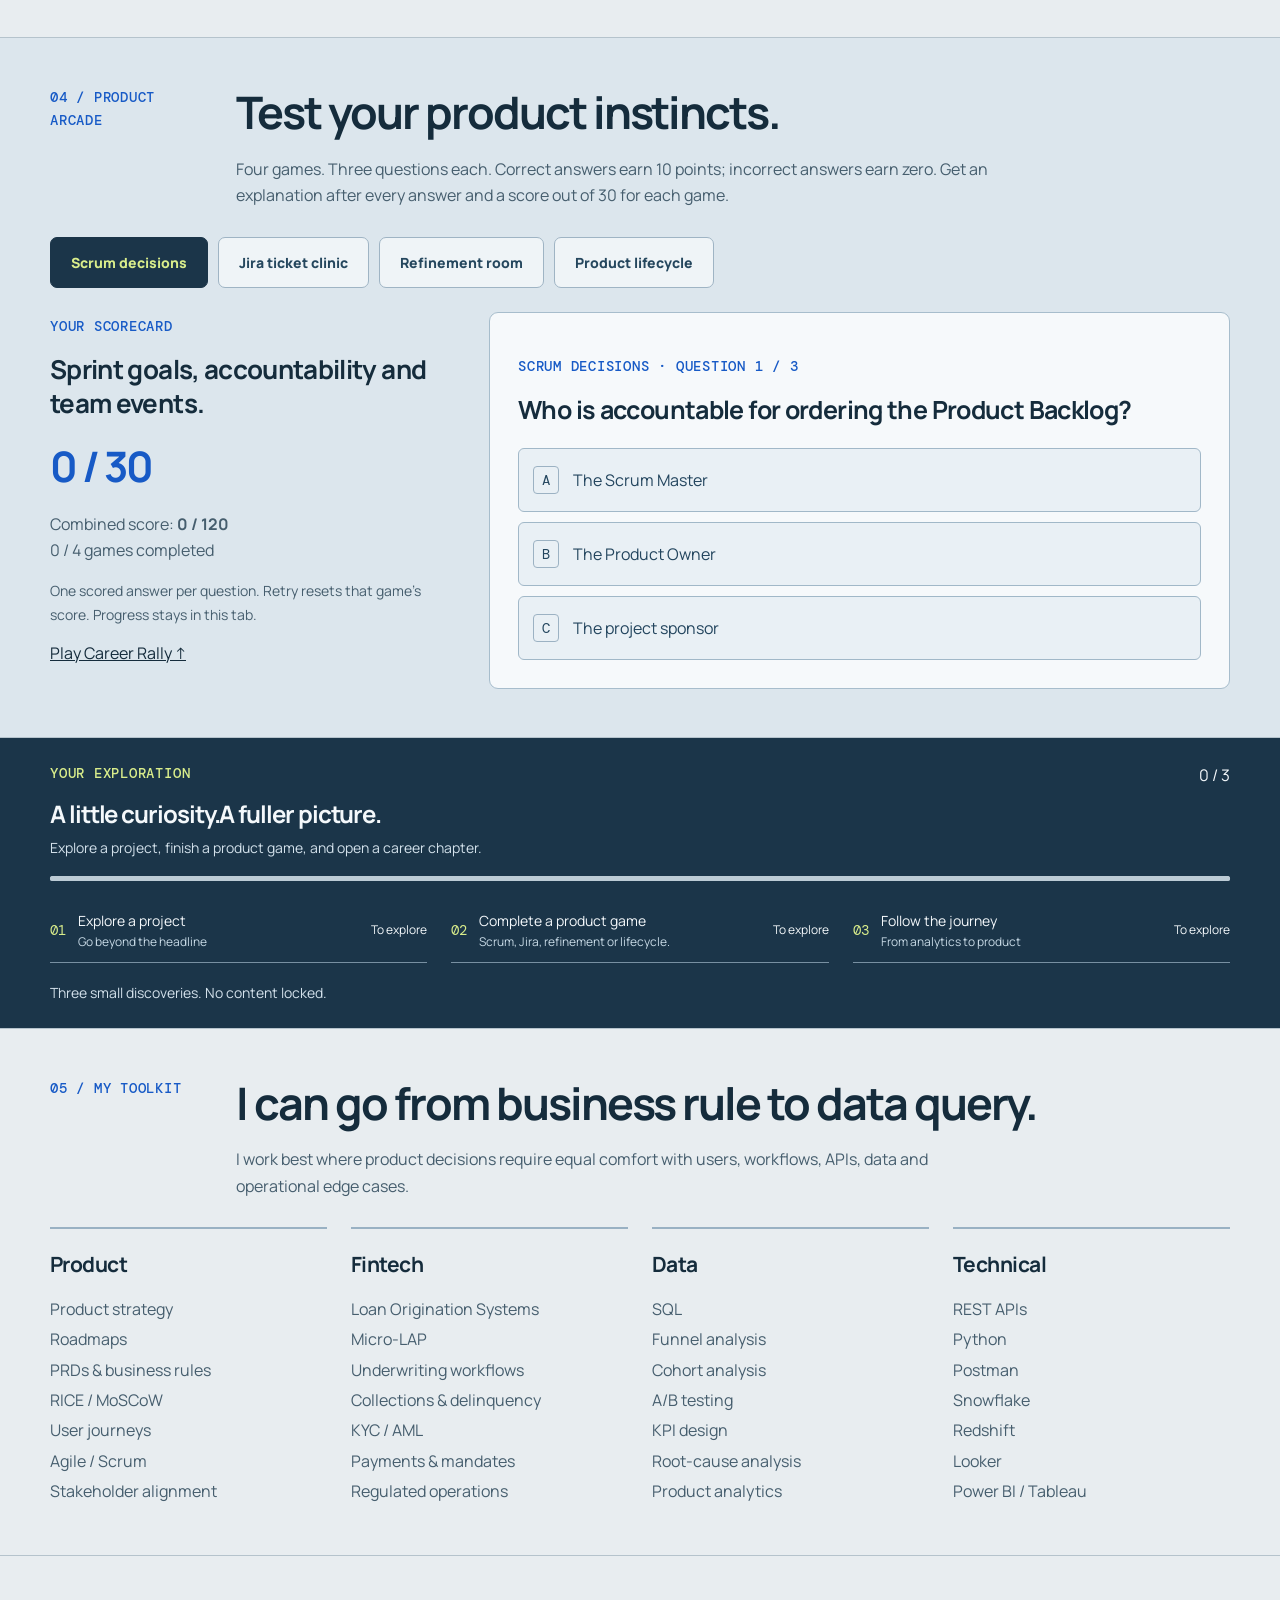
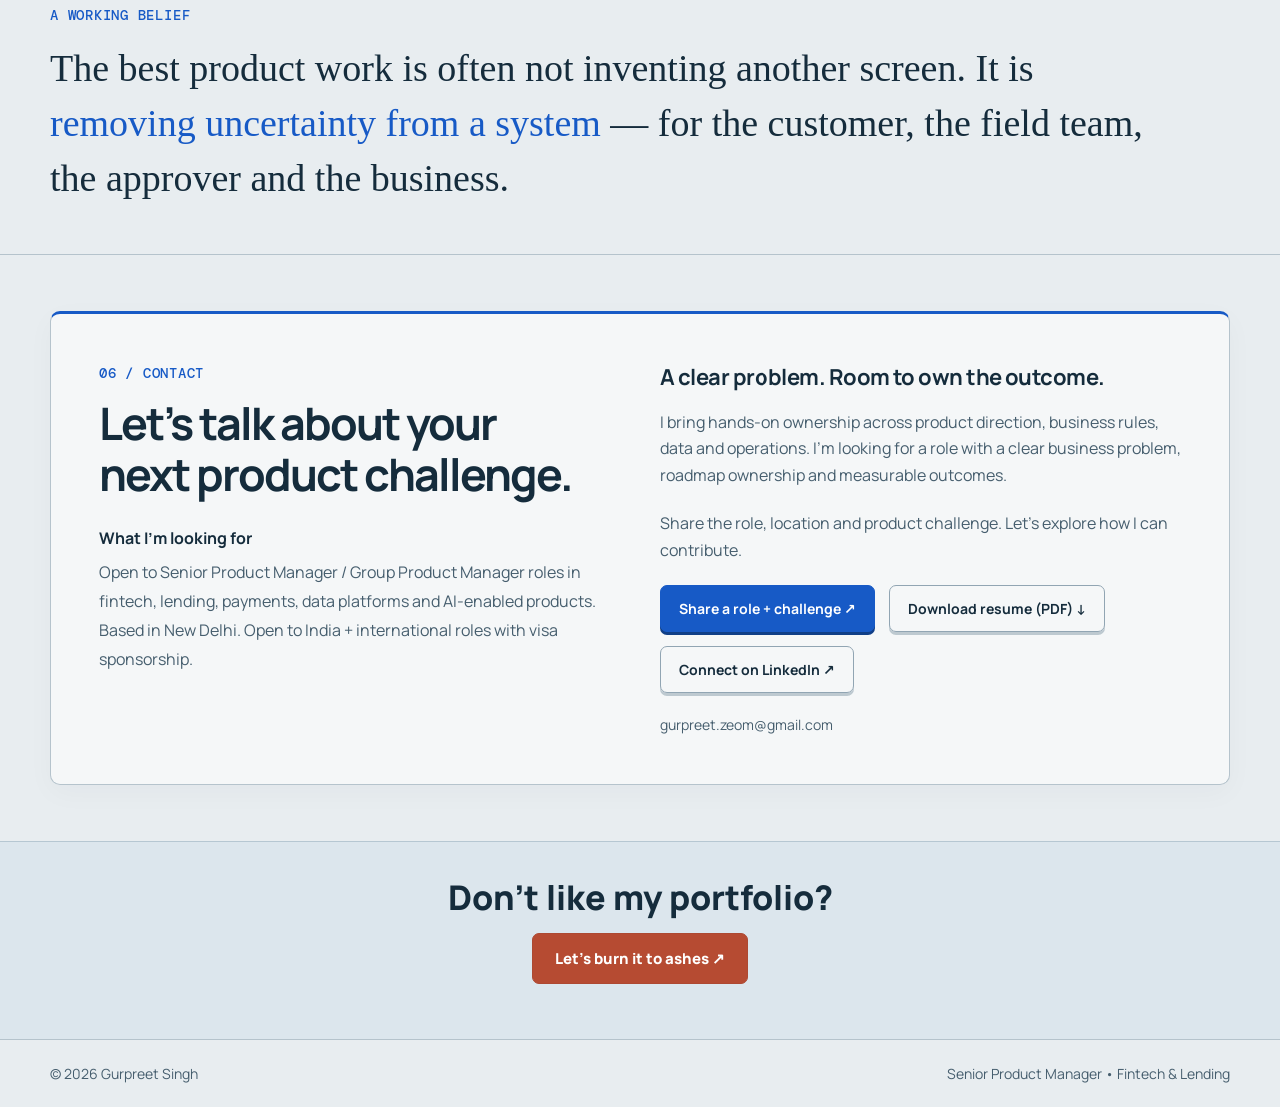
==== commit 7714d010: "Remove Career Quest floating button from portfolio" ====
--- a/index.html
+++ b/index.html
@@ -548,7 +548,6 @@
  alignClosedCards();
 })();
 </script>
-<div style="position:fixed;bottom:18px;right:18px;z-index:19"><a href="/career-quest.html" style="display:inline-flex;align-items:center;gap:8px;padding:13px 18px;border-radius:30px;background:#175ac6;color:#fff;font:700 14px Manrope,sans-serif;text-decoration:none;box-shadow:0 8px 25px #152c3c50">🎮 Play Career Quest</a></div>
 <link rel="stylesheet" href="assets/portfolio-destruction.css?v=12">
 <script defer src="assets/portfolio-destruction.js?v=15"></script>
 </body></html>
